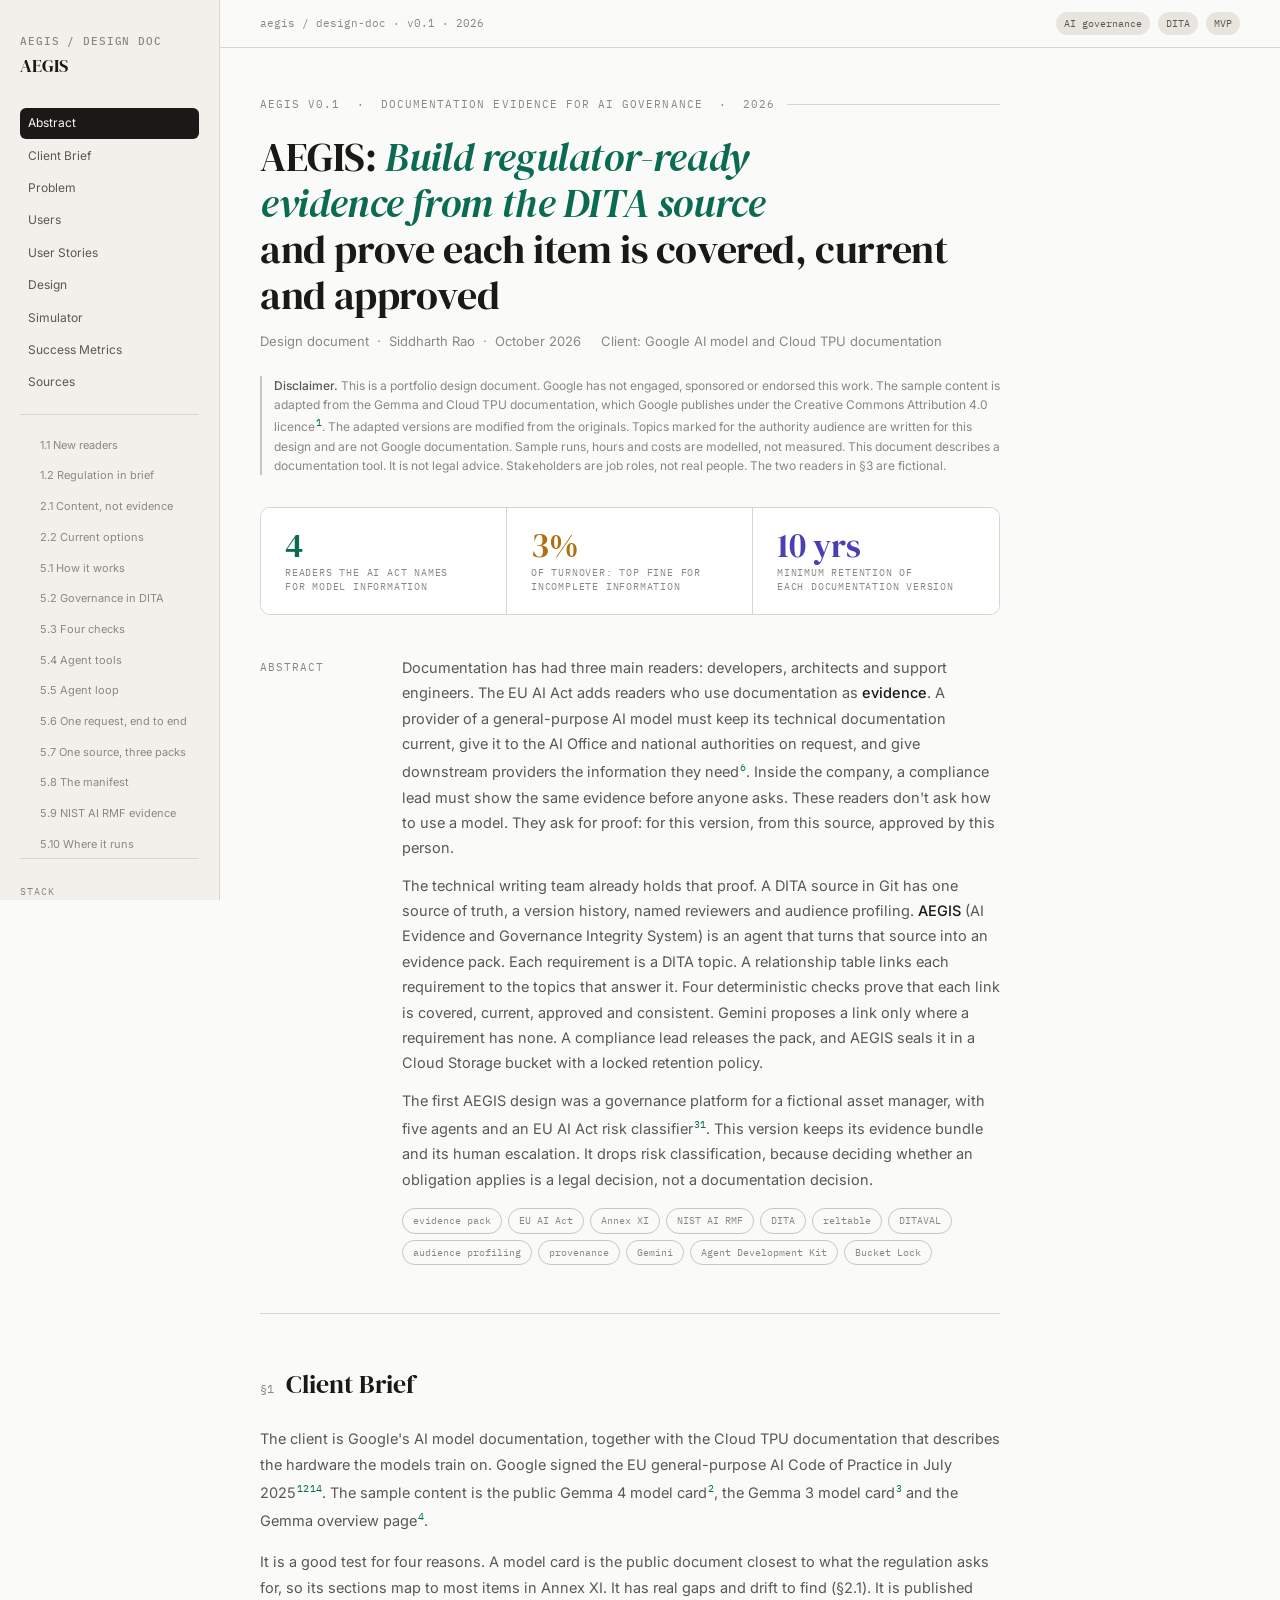
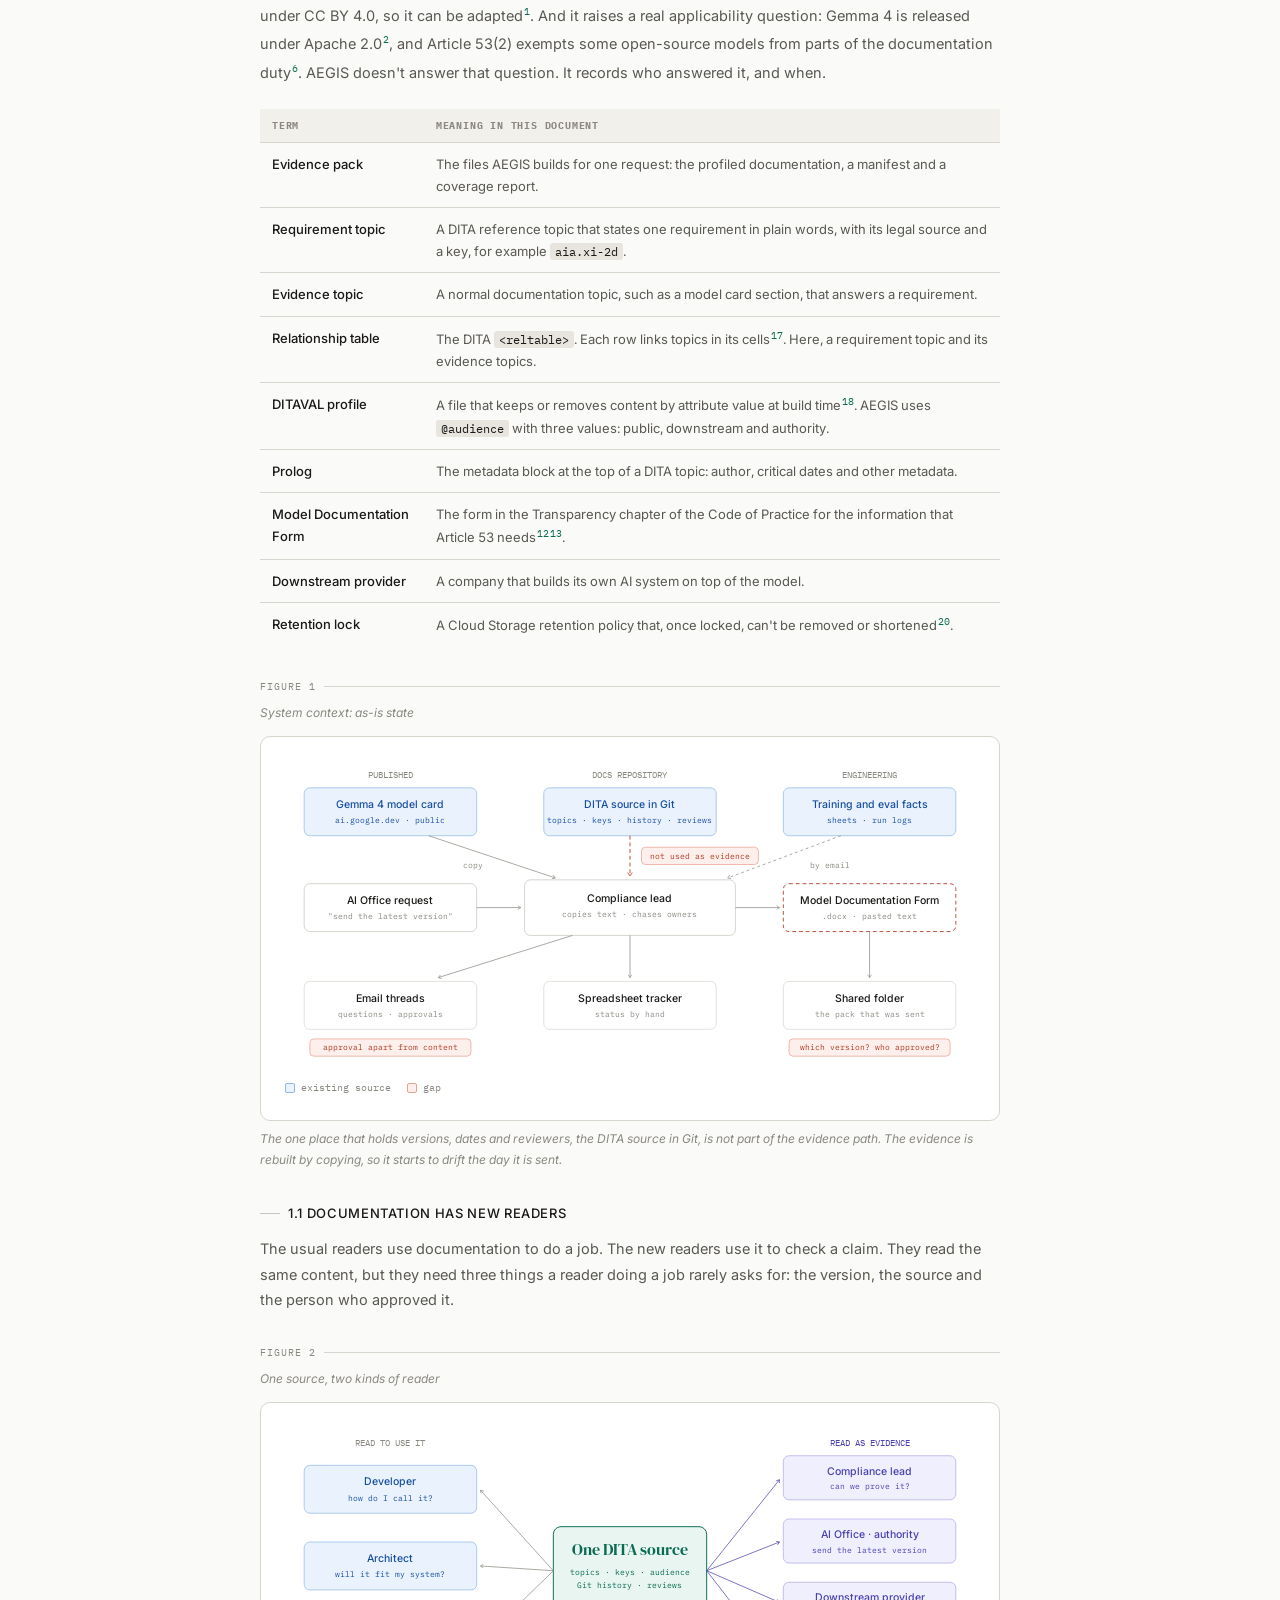
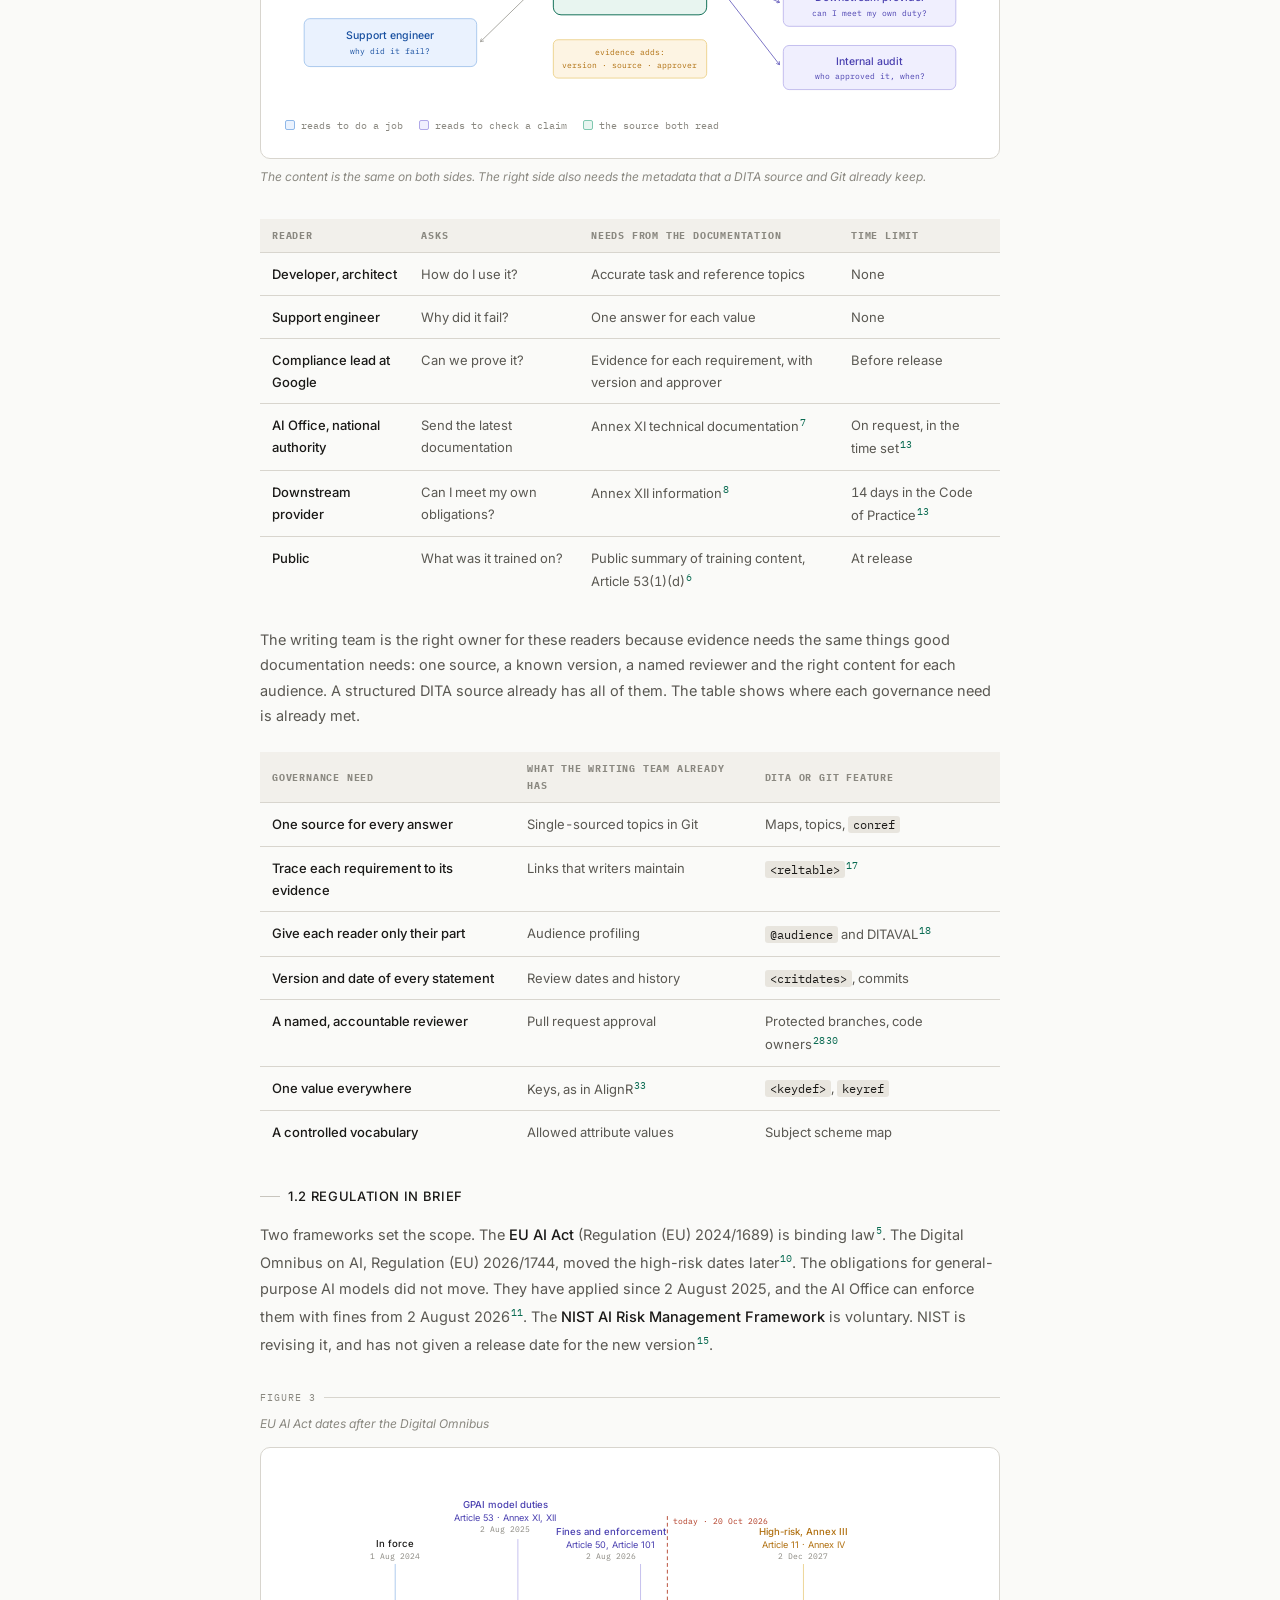
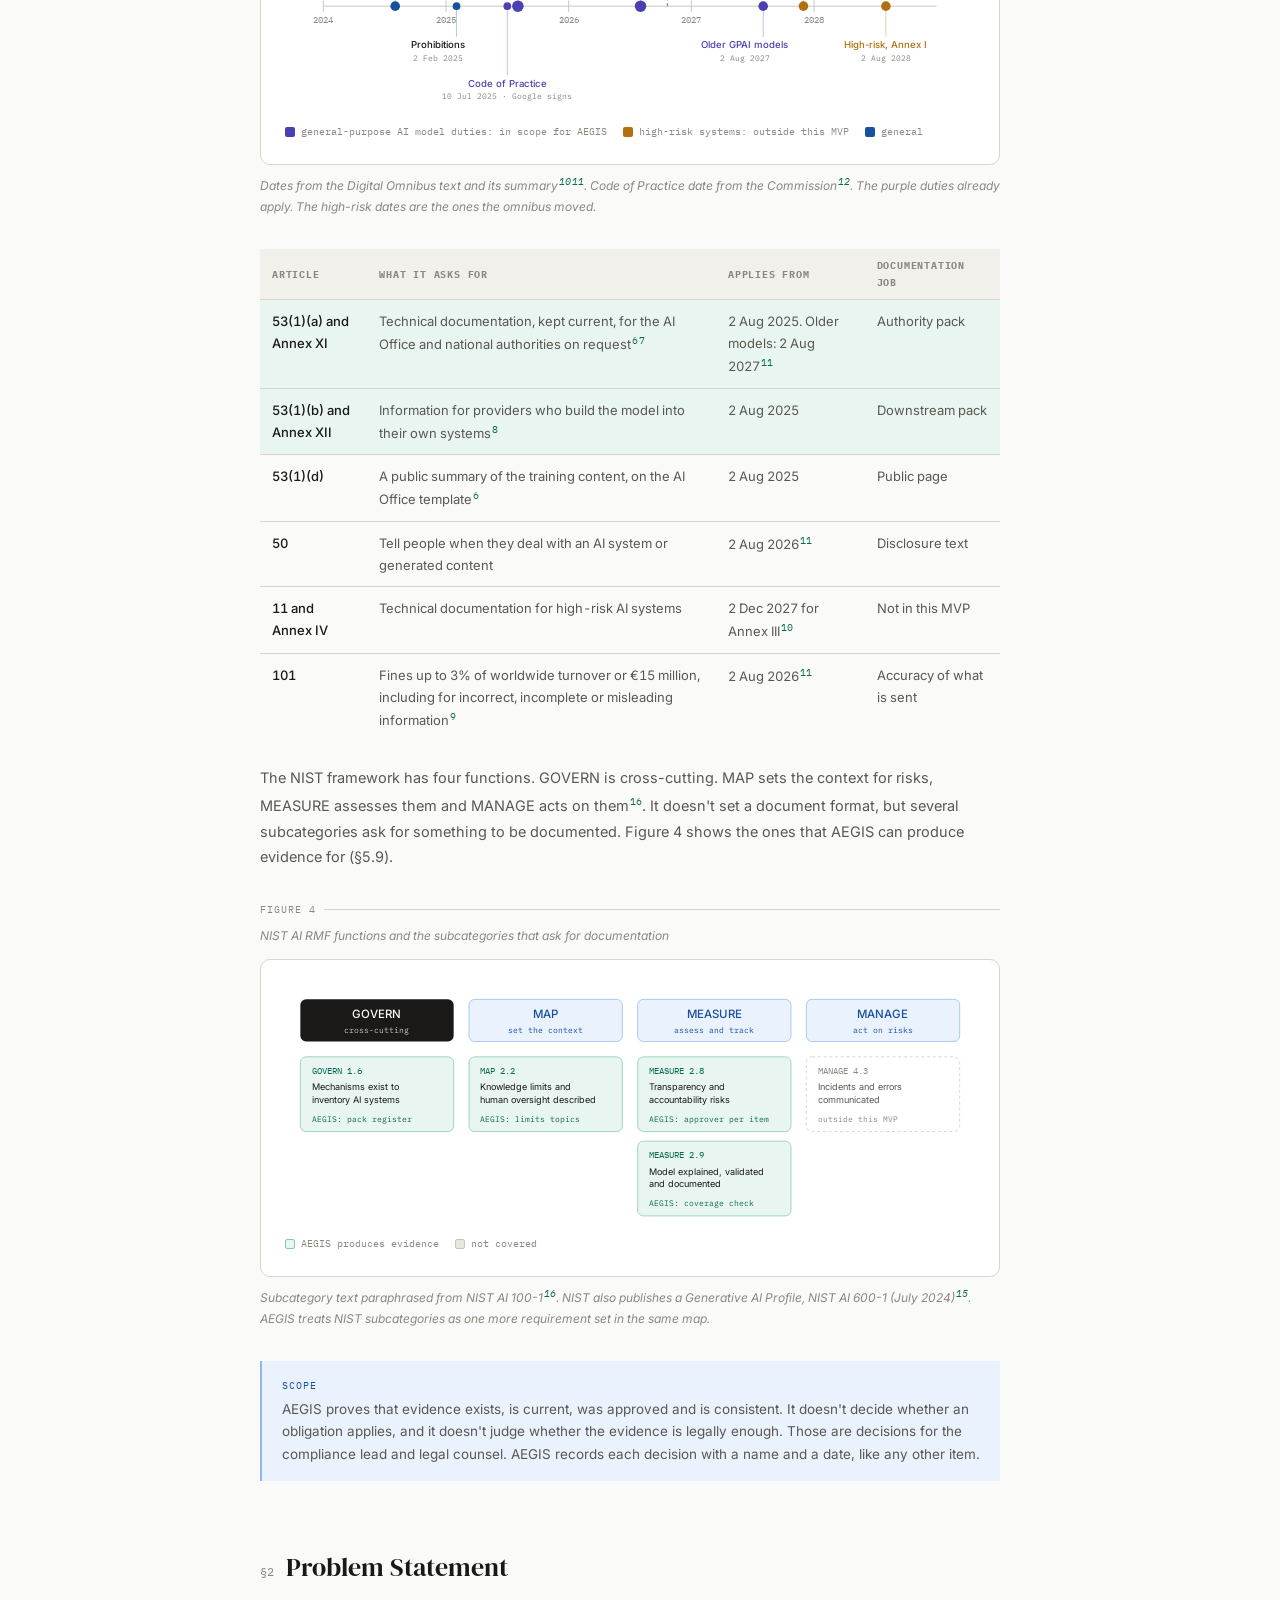
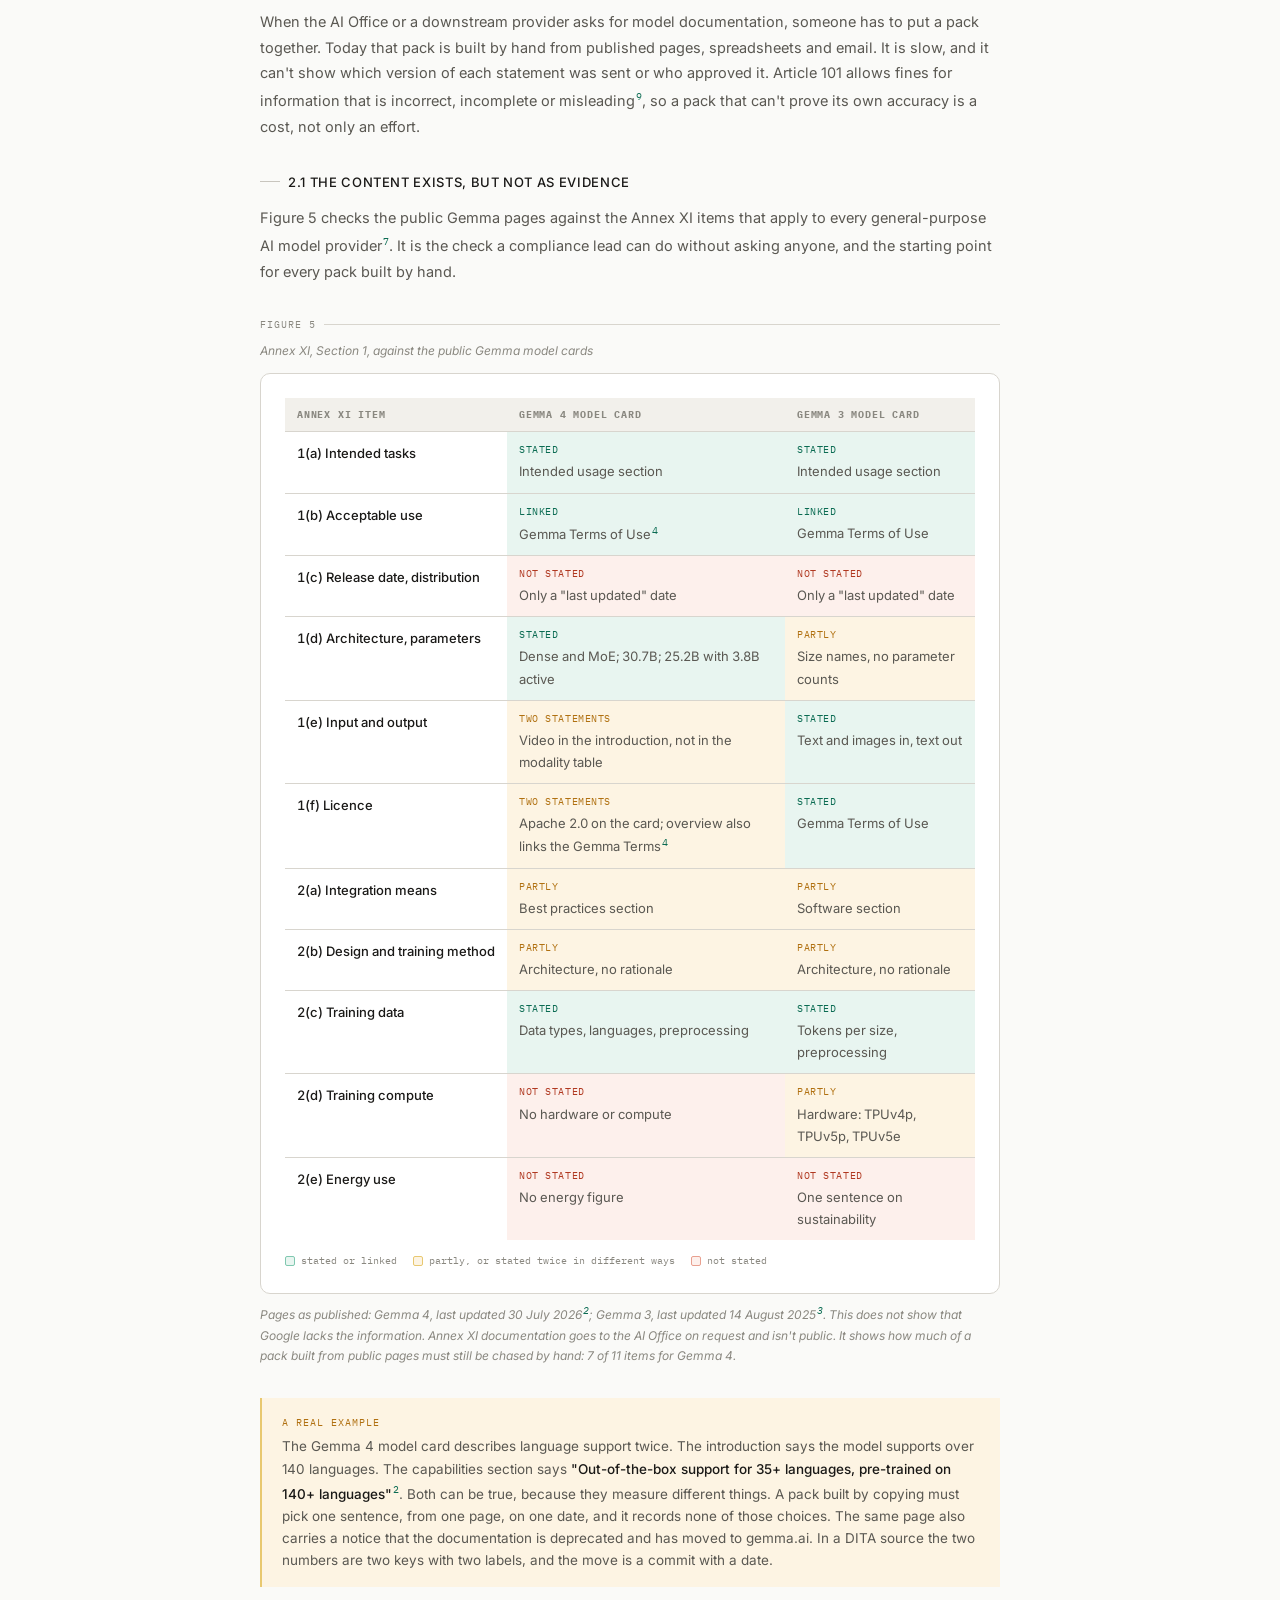
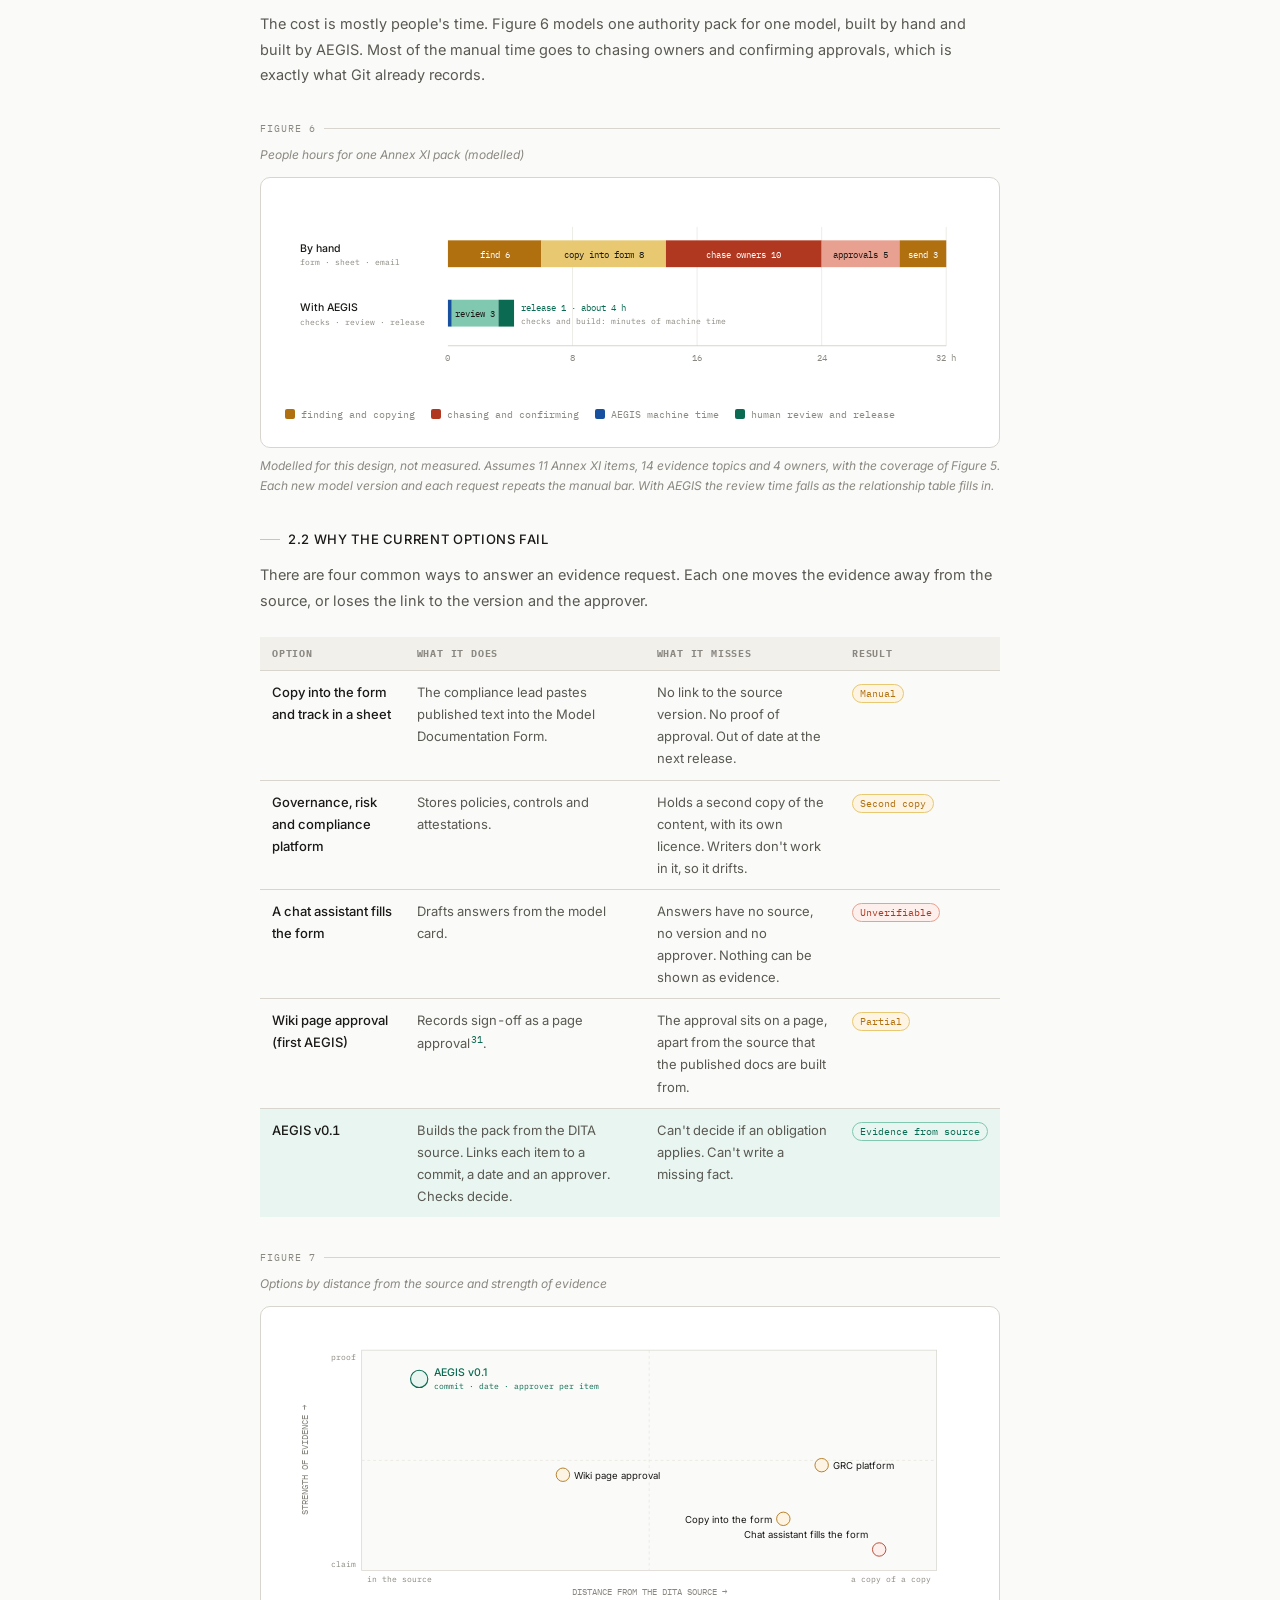
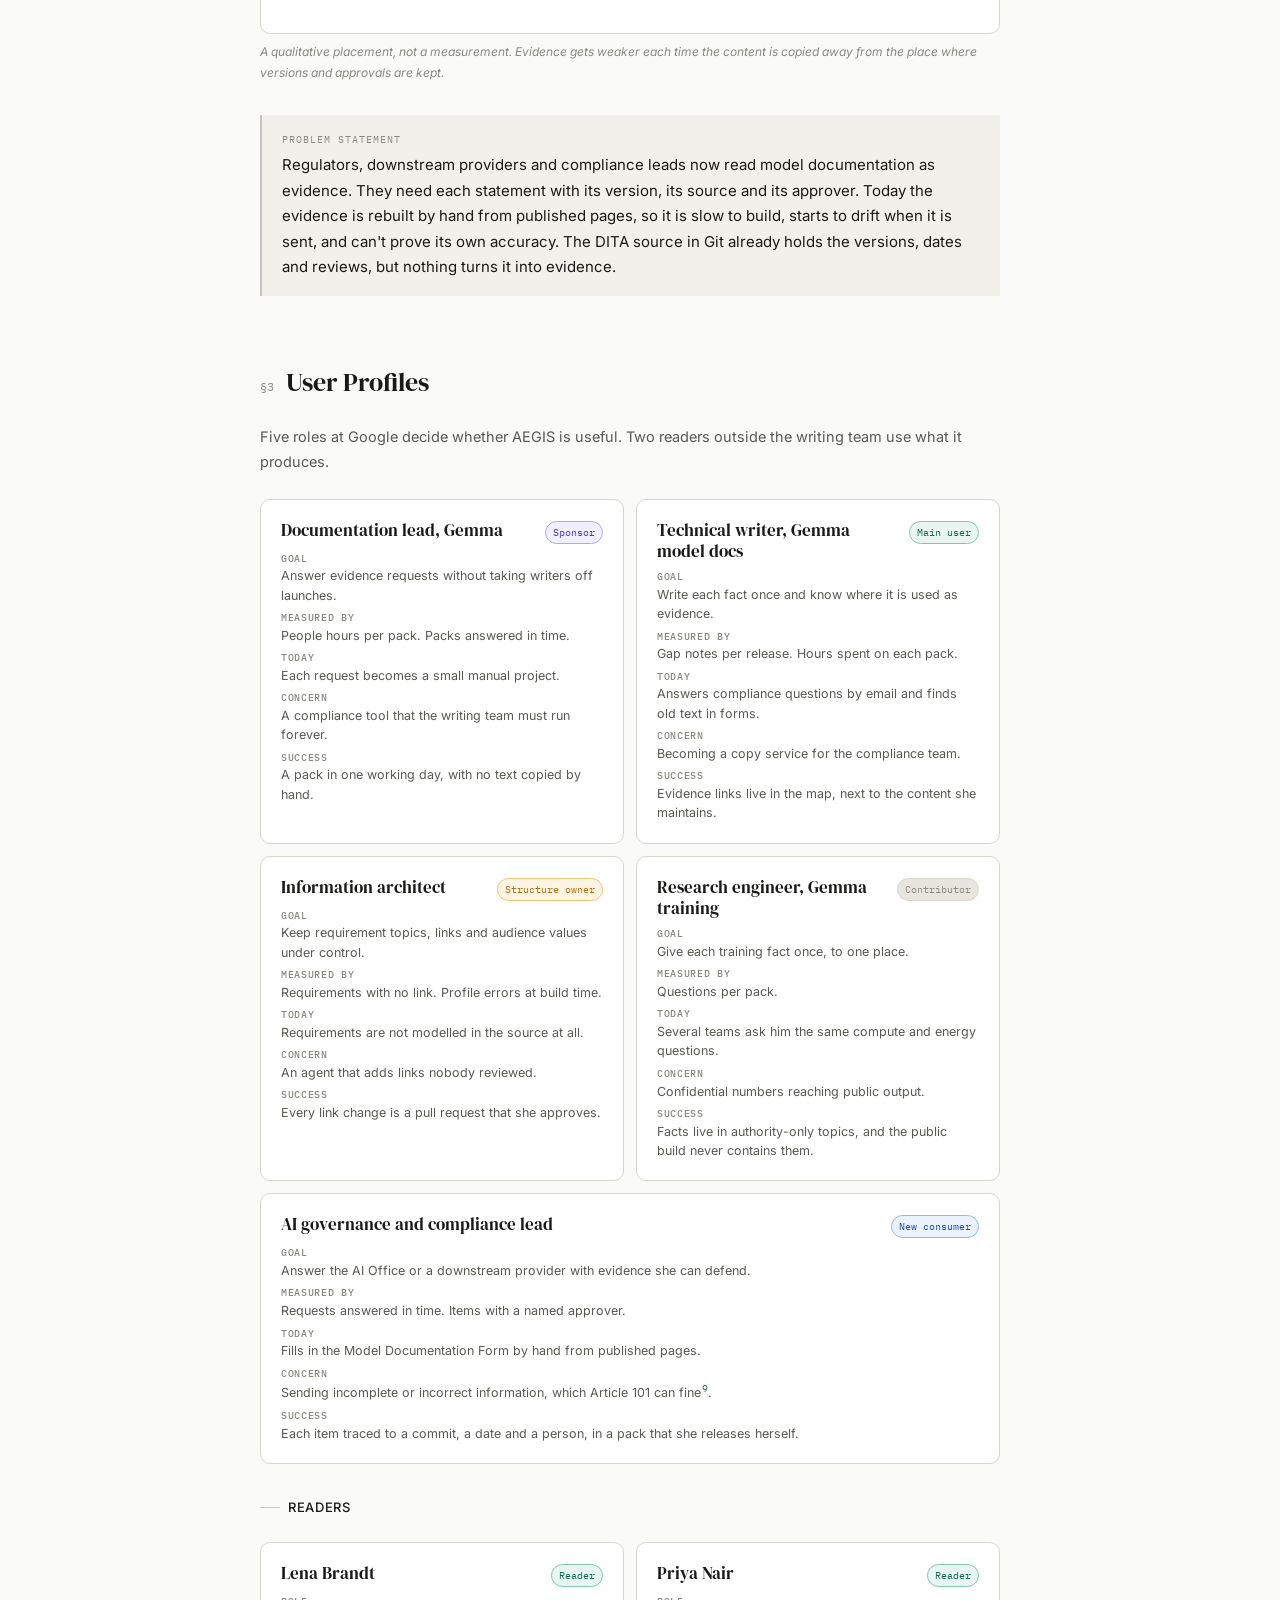
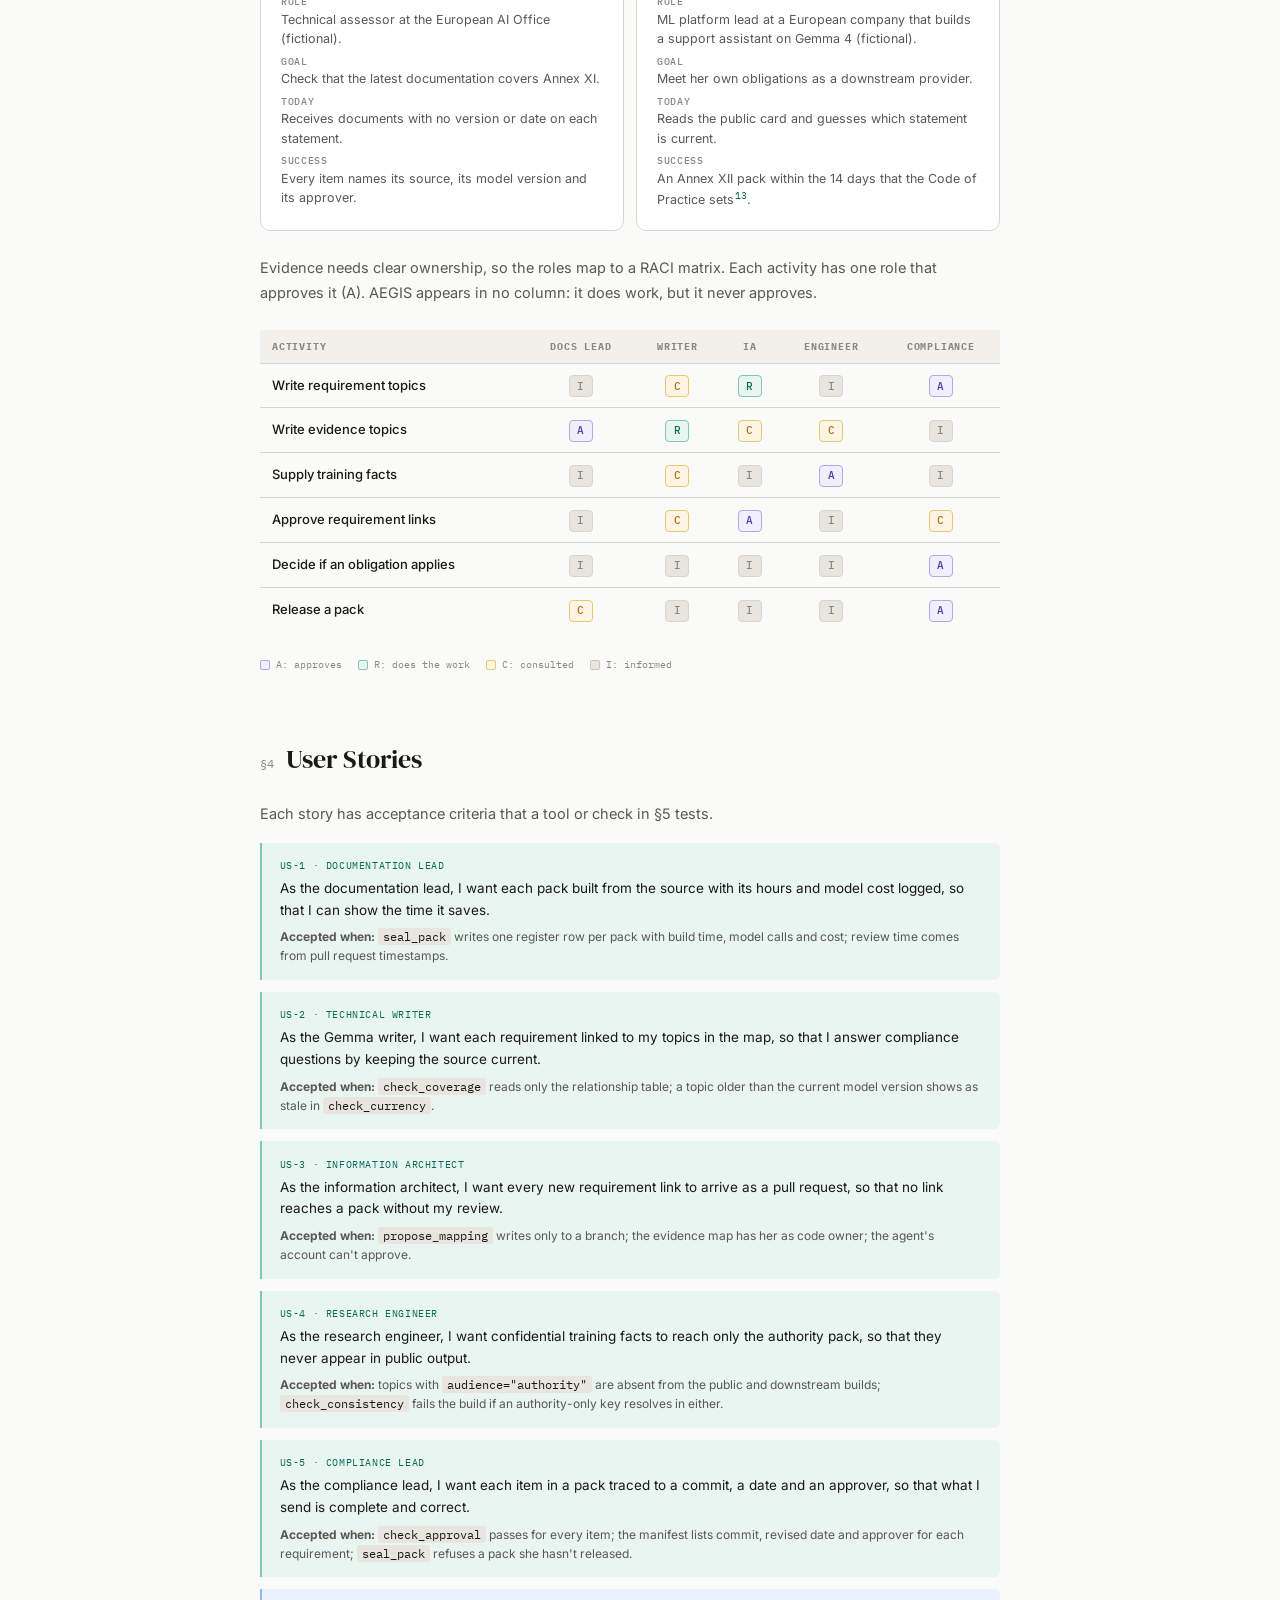
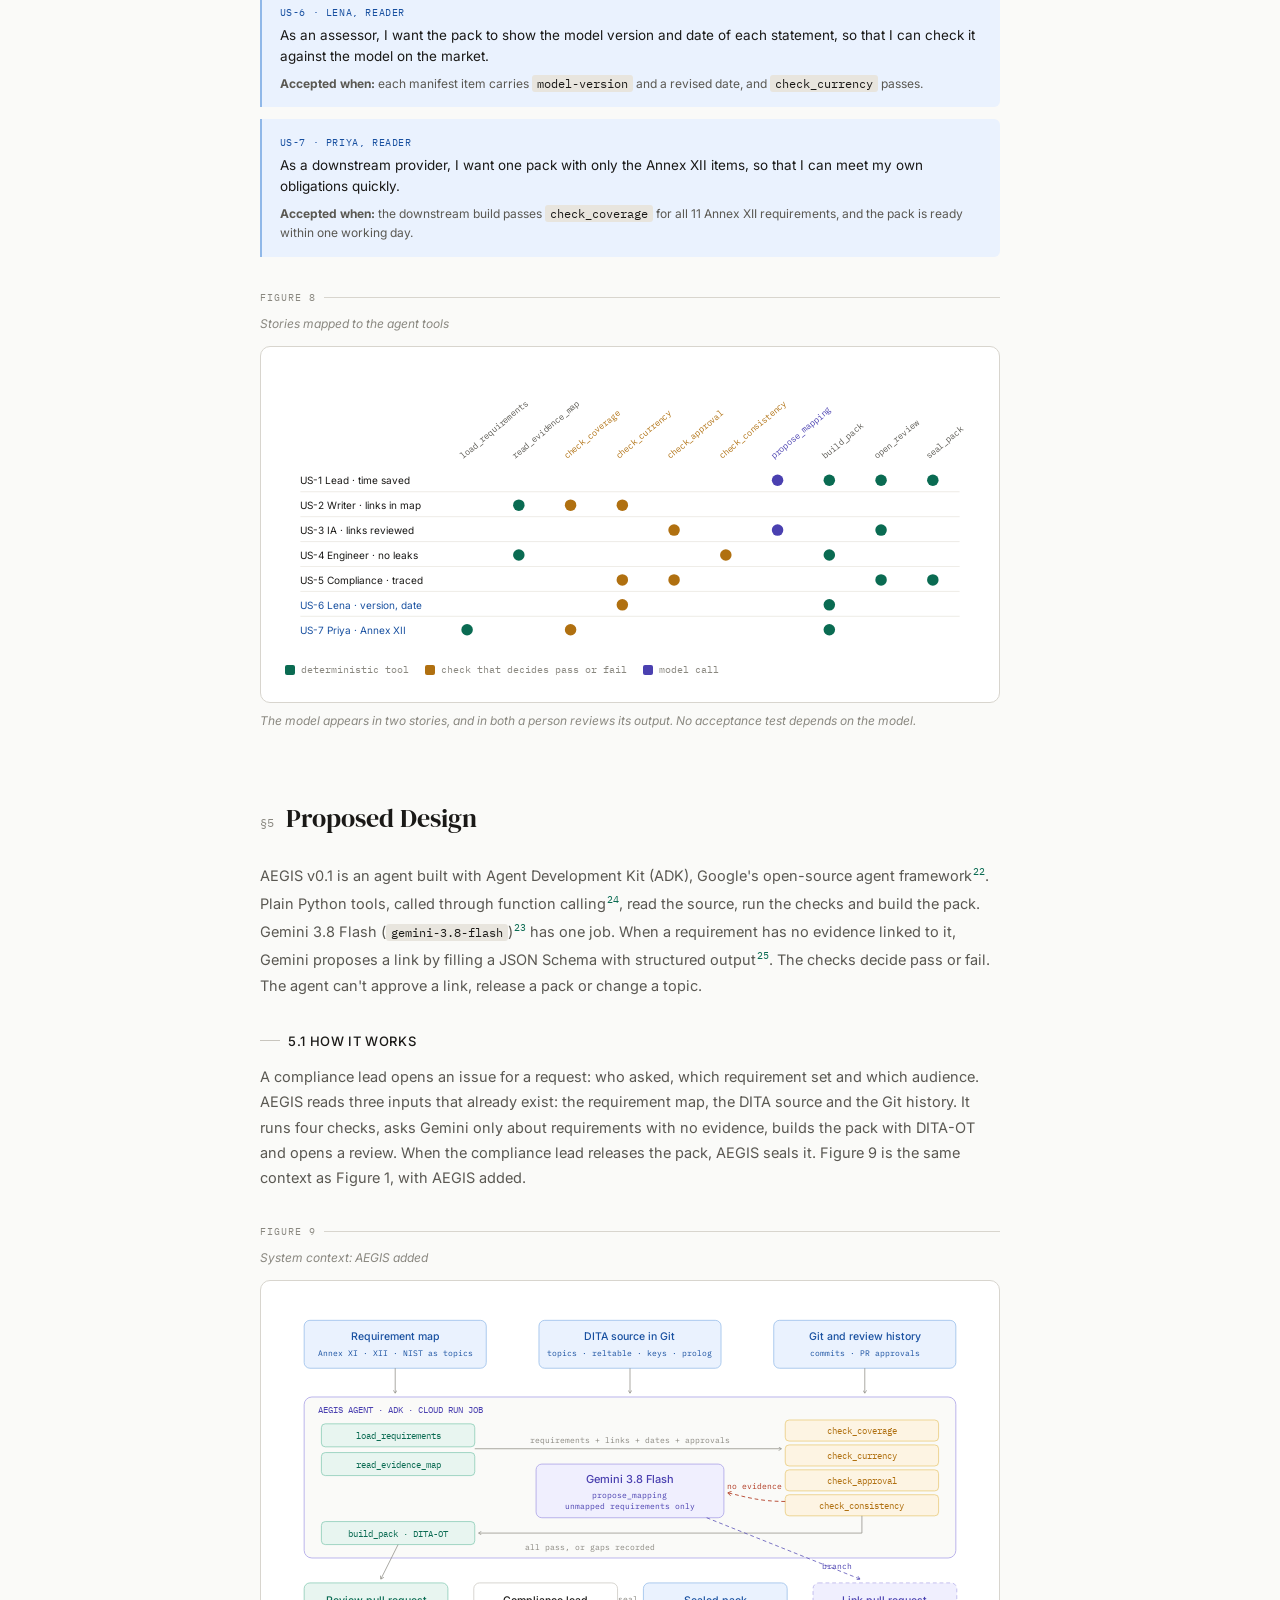
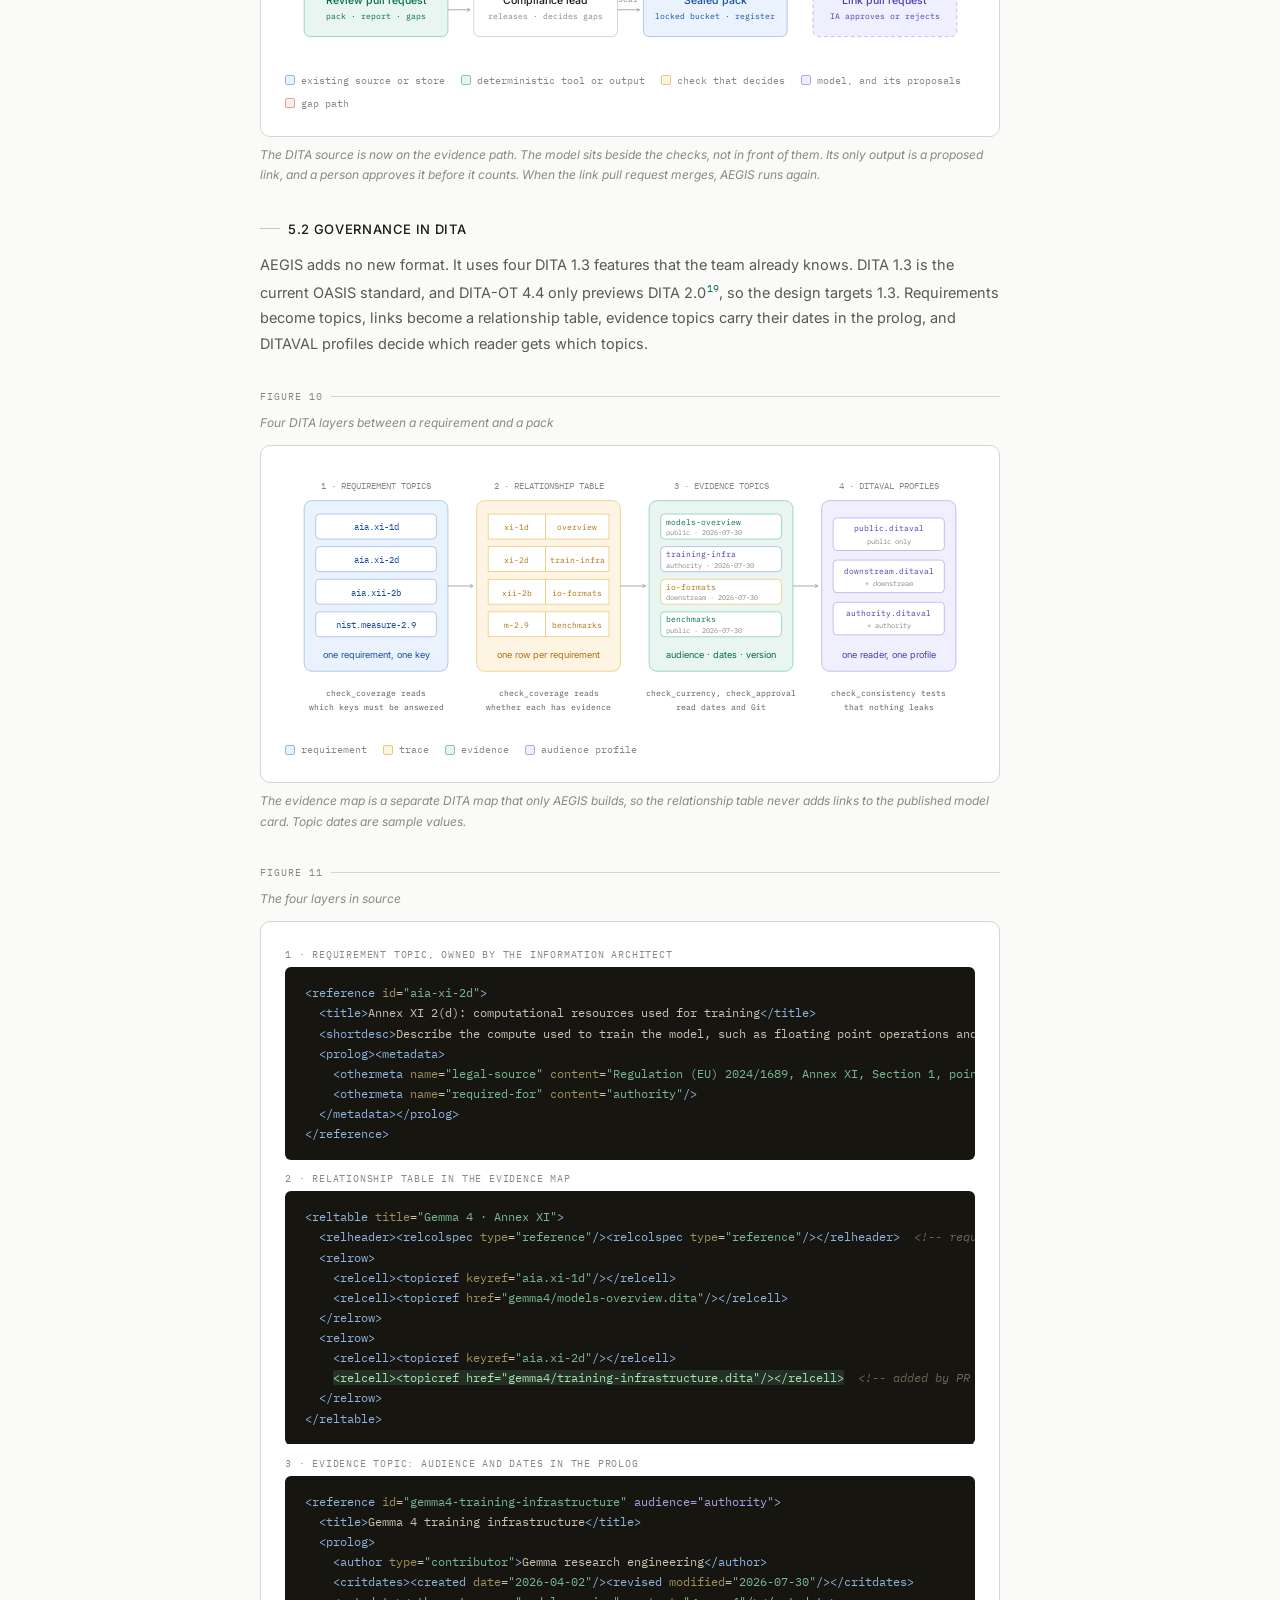
==== index.html @ 79920c6e "Add files via upload" ====
<!doctype html><html><head><meta charset=utf8><meta name=viewport content="width=device-width,initial-scale=1,viewport-fit=cover"><style>:root{color-scheme:light;box-sizing:border-box;padding-top:env(safe-area-inset-top,0px);padding-bottom:env(safe-area-inset-bottom,0px)}html{scroll-padding-top:env(safe-area-inset-top,0px)}body{margin:0;padding:0;font:14px -apple-system,BlinkMacSystemFont,sans-serif;background:#fff;color:#000}img{max-width:100%}[hidden]:not([hidden=until-found i]){display:none!important}</style></head><body>
<title>AEGIS</title>
<meta name="description" content="Design document: build regulator-ready AI governance evidence from the DITA source, and prove each item is covered, current and approved.">
<link rel="preconnect" href="https://fonts.googleapis.com"/>
<link rel="preconnect" href="https://fonts.gstatic.com" crossorigin/>
<link href="https://fonts.googleapis.com/css2?family=DM+Serif+Display:ital@0;1&family=IBM+Plex+Mono:wght@400;500&family=Inter:wght@400;500&display=swap" rel="stylesheet"/>
<style>
/* Layout: AlignR design-doc system, as in MANIFEST. Light theme only by design. Sticky sidebar, sticky breadcrumb bar, 820px reading column. */
:root {
  --bg:#fafaf8; --bg2:#f2f0eb; --bg3:#e8e5de; --card:#ffffff;
  --text:#1a1917; --text2:#5a5852; --text3:#8a8880;
  --border:#d8d5ce; --border2:#c8c5be;
  --amber:#b07010; --amber-bg:#fdf4e3; --amber-border:#e8c870;
  --teal:#0a6b52; --teal-bg:#e8f5f0; --teal-border:#80c8b0;
  --purple:#4a40b0; --purple-bg:#f0effe; --purple-border:#b0a8e8;
  --coral:#b03820; --coral-bg:#fdf0ec; --coral-border:#e8a090;
  --blue:#1850a0; --blue-bg:#eaf2fe; --blue-border:#90b8e8;
  --term:#16150f;
  --serif:'DM Serif Display',Georgia,serif;
  --mono:'IBM Plex Mono',ui-monospace,Menlo,monospace;
  --sans:'Inter',system-ui,-apple-system,'Segoe UI',sans-serif;
  --r:6px; --r-lg:10px;
  color-scheme:light;
}
* { box-sizing:border-box; margin:0; padding:0; }
body { font-family:var(--sans); background:var(--bg); color:var(--text); font-size:15px; line-height:1.7; }
body::before { content:""; position:fixed; inset:0 0 auto; height:env(safe-area-inset-top,0px); z-index:200; background:rgba(250,250,248,0.95); }
a { color:var(--teal); }
a:focus-visible, button:focus-visible { outline:2px solid var(--teal); outline-offset:2px; }
.page-wrap { display:grid; grid-template-columns:220px minmax(0,1fr); min-height:100vh; }

.sidebar { position:sticky; top:0; height:100vh; overflow-y:auto; background:var(--bg2); border-right:1px solid var(--border); padding:2rem 1.25rem; display:flex; flex-direction:column; }
.sidebar-logo { font-family:var(--mono); font-size:11px; font-weight:500; color:var(--text3); letter-spacing:0.08em; text-transform:uppercase; margin-bottom:0.25rem; }
.sidebar-project { font-family:var(--serif); font-size:18px; color:var(--text); margin-bottom:2rem; line-height:1.2; }
.sidebar-nav { list-style:none; display:flex; flex-direction:column; gap:2px; }
.sidebar-nav a { display:block; font-size:12px; color:var(--text2); text-decoration:none; padding:5px 8px; border-radius:var(--r); transition:background 0.15s,color 0.15s; }
.sidebar-nav a:hover { background:var(--bg3); color:var(--text); }
.sidebar-nav a.active { background:var(--text); color:var(--bg); }
.sidebar-nav .sub { padding-left:20px; font-size:11px; color:var(--text3); }
.sidebar-divider { height:1px; background:var(--border); margin:1rem 0; }
.stack-block { margin-top:auto; padding-top:1.5rem; border-top:1px solid var(--border); }
.stack-title { font-family:var(--mono); font-size:10px; text-transform:uppercase; letter-spacing:0.1em; color:var(--text3); margin-bottom:0.75rem; }
.stack-item { font-size:11px; color:var(--text2); padding:4px 0; border-bottom:1px solid var(--border); line-height:1.3; }
.stack-item strong { display:block; color:var(--text); font-weight:500; font-size:11px; }

.main { min-width:0; }
.topbar { display:flex; align-items:center; justify-content:space-between; gap:12px; padding:0.75rem 2.5rem; border-bottom:1px solid var(--border); position:sticky; top:env(safe-area-inset-top,0px); background:rgba(250,250,248,0.95); backdrop-filter:blur(8px); z-index:100; }
.topbar-breadcrumb { font-family:var(--mono); font-size:11px; color:var(--text3); white-space:nowrap; overflow:hidden; text-overflow:ellipsis; }
.topbar-right { display:flex; align-items:center; gap:8px; flex-wrap:wrap; justify-content:flex-end; }
.topbar-tag { font-family:var(--mono); font-size:10px; padding:3px 8px; background:var(--bg3); border-radius:99px; color:var(--text2); white-space:nowrap; }
.content { padding:3rem 2.5rem 5rem; max-width:820px; }

.doc-header { margin-bottom:3rem; padding-bottom:3rem; border-bottom:1px solid var(--border); }
.doc-eyebrow { display:flex; align-items:center; gap:12px; font-family:var(--mono); font-size:10.5px; color:var(--text3); text-transform:uppercase; letter-spacing:0.1em; margin-bottom:1.25rem; }
.doc-eyebrow::after { content:''; flex:1; height:1px; background:var(--border); }
.doc-title { font-family:var(--serif); font-size:clamp(26px,4vw,40px); font-weight:400; line-height:1.15; letter-spacing:-0.01em; color:var(--text); margin-bottom:0.75rem; text-wrap:balance; }
.doc-title em { font-style:italic; color:var(--teal); }
.doc-byline { font-size:13px; color:var(--text3); display:flex; gap:6px 20px; flex-wrap:wrap; margin-bottom:1.5rem; }
.disclaimer { font-size:12px; color:var(--text3); line-height:1.6; border-left:2px solid var(--border2); padding-left:12px; margin-bottom:2rem; }
.disclaimer strong { color:var(--text2); font-weight:500; }

.stat-grid { display:grid; grid-template-columns:repeat(3,minmax(0,1fr)); border:1px solid var(--border); border-radius:var(--r-lg); overflow:hidden; margin:0 0 2.5rem; }
.stat-cell { padding:1.25rem 1.5rem; border-right:1px solid var(--border); background:var(--card); }
.stat-cell:last-child { border-right:none; }
.stat-value { font-family:var(--serif); font-size:34px; line-height:1; margin-bottom:4px; }
.stat-value.amber{color:var(--amber)} .stat-value.teal{color:var(--teal)} .stat-value.purple{color:var(--purple)}
.stat-label { font-family:var(--mono); font-size:10px; color:var(--text3); text-transform:uppercase; letter-spacing:0.08em; line-height:1.4; }

.abstract-grid { display:grid; grid-template-columns:110px minmax(0,1fr); gap:2rem; }
.abstract-label { font-family:var(--mono); font-size:10.5px; text-transform:uppercase; letter-spacing:0.1em; color:var(--text3); padding-top:4px; }
.abstract-body { font-size:14.5px; line-height:1.75; color:var(--text2); }
.abstract-body p + p { margin-top:0.75rem; }
.abstract-body strong { color:var(--text); font-weight:500; }
.kw-row { display:flex; flex-wrap:wrap; gap:6px; margin-top:1rem; }
.kw { font-family:var(--mono); font-size:10px; padding:3px 10px; border:1px solid var(--border2); border-radius:99px; color:var(--text3); }

.section { margin-bottom:4rem; scroll-margin-top:80px; }
.section-heading { font-family:var(--serif); font-size:26px; font-weight:400; color:var(--text); margin-bottom:1.25rem; display:flex; align-items:baseline; gap:12px; }
.section-num { font-family:var(--mono); font-size:12px; color:var(--text3); }
.subsection-heading { font-size:13px; font-weight:500; color:var(--text); margin:2rem 0 0.75rem; text-transform:uppercase; letter-spacing:0.05em; display:flex; align-items:center; gap:8px; scroll-margin-top:80px; }
.subsection-heading::before { content:''; display:block; width:20px; height:1px; background:var(--border2); }
.body-text { font-size:14.5px; line-height:1.75; color:var(--text2); margin-bottom:1rem; }
.body-text strong { color:var(--text); font-weight:500; }
code { font-family:var(--mono); font-size:12px; background:var(--bg3); padding:1px 5px; border-radius:3px; color:var(--text); word-break:break-word; }
sup.ref a { font-family:var(--mono); font-size:9.5px; text-decoration:none; padding-left:1px; }

.callout { border-left:2px solid var(--border2); padding:1rem 1.25rem; margin:1.5rem 0; background:var(--bg2); }
.callout.amber{border-color:var(--amber-border);background:var(--amber-bg)} .callout.teal{border-color:var(--teal-border);background:var(--teal-bg)}
.callout.blue{border-color:var(--blue-border);background:var(--blue-bg)}
.callout-label { font-family:var(--mono); font-size:10px; text-transform:uppercase; letter-spacing:0.1em; color:var(--text3); margin-bottom:4px; }
.callout.amber .callout-label{color:var(--amber)} .callout.teal .callout-label{color:var(--teal)} .callout.blue .callout-label{color:var(--blue)}
.callout-body { font-size:13.5px; line-height:1.65; color:var(--text2); }
.callout-body strong { color:var(--text); font-weight:500; }
.callout.statement .callout-body { font-size:15px; line-height:1.7; color:var(--text); }

.figure { margin:2rem 0; }
.figure-label { font-family:var(--mono); font-size:10px; text-transform:uppercase; letter-spacing:0.1em; color:var(--text3); margin-bottom:0.5rem; display:flex; align-items:center; gap:8px; }
.figure-label::after { content:''; flex:1; height:1px; background:var(--border); }
.figure-sublabel { font-size:12px; color:var(--text3); font-style:italic; margin-bottom:0.75rem; }
.figure-body { border:1px solid var(--border); border-radius:var(--r-lg); background:var(--card); padding:1.5rem; overflow-x:auto; }
.figure-body svg { display:block; width:100%; min-width:620px; height:auto; }
.figure-note { font-size:12px; color:var(--text3); margin-top:0.5rem; font-style:italic; }

.table-wrap { overflow-x:auto; margin:1.5rem 0; }
.comp-table { width:100%; border-collapse:collapse; font-size:13px; }
.comp-table th { font-family:var(--mono); font-size:10px; text-transform:uppercase; letter-spacing:0.08em; color:var(--text3); padding:8px 12px; border-bottom:1px solid var(--border); text-align:left; background:var(--bg2); }
.comp-table td { padding:10px 12px; border-bottom:1px solid var(--border); color:var(--text2); vertical-align:top; font-variant-numeric:tabular-nums; }
.comp-table td:first-child { font-weight:500; color:var(--text); }
.comp-table tr:last-child td { border-bottom:none; }
.comp-table .highlight td { background:var(--teal-bg); }
.figure-body .comp-table { margin:0; }
.badge { font-family:var(--mono); font-size:10px; padding:2px 7px; border-radius:99px; white-space:nowrap; }
.badge.amber{background:var(--amber-bg);color:var(--amber);border:1px solid var(--amber-border)}
.badge.teal{background:var(--teal-bg);color:var(--teal);border:1px solid var(--teal-border)}
.badge.gray{background:var(--bg3);color:var(--text3);border:1px solid var(--border)}
.badge.red{background:var(--coral-bg);color:var(--coral);border:1px solid var(--coral-border)}
.badge.purple{background:var(--purple-bg);color:var(--purple);border:1px solid var(--purple-border)}

.card-grid { display:grid; grid-template-columns:repeat(2,minmax(0,1fr)); gap:12px; margin:1.5rem 0; }
.p-card { border:1px solid var(--border); border-radius:var(--r-lg); background:var(--card); padding:1.25rem; display:flex; flex-direction:column; gap:6px; }
.p-card.wide { grid-column:1 / -1; }
.p-card-head { display:flex; justify-content:space-between; align-items:baseline; gap:10px; margin-bottom:2px; }
.p-card-name { font-family:var(--serif); font-size:17px; color:var(--text); line-height:1.25; }
.p-card-field { font-size:12.5px; line-height:1.55; color:var(--text2); }
.p-card-field strong { display:block; font-family:var(--mono); font-size:9.5px; text-transform:uppercase; letter-spacing:0.07em; color:var(--text3); font-weight:500; }

.us-card { border-left:2px solid var(--teal-border); background:var(--teal-bg); border-radius:0 var(--r) var(--r) 0; padding:0.9rem 1.1rem; margin-bottom:0.75rem; }
.us-card.reader { border-left-color:var(--blue-border); background:var(--blue-bg); }
.us-id { font-family:var(--mono); font-size:10px; color:var(--teal); text-transform:uppercase; letter-spacing:0.06em; margin-bottom:4px; }
.us-card.reader .us-id { color:var(--blue); }
.us-story { font-size:13.5px; color:var(--text); line-height:1.6; margin-bottom:6px; }
.us-ac { font-size:12px; color:var(--text2); line-height:1.6; }

.tool-list { display:flex; flex-direction:column; gap:10px; margin:1.5rem 0; }
.tool { display:grid; grid-template-columns:40px minmax(0,1fr); gap:14px; border:1px solid var(--border); border-radius:var(--r-lg); background:var(--card); padding:1rem 1.25rem; }
.tool-badge { width:40px; height:40px; border-radius:var(--r); display:grid; place-items:center; background:var(--teal-bg); color:var(--teal); border:1px solid var(--teal-border); }
.tool-badge.agent { background:var(--purple-bg); color:var(--purple); border-color:var(--purple-border); }
.tool-badge.check { background:var(--amber-bg); color:var(--amber); border-color:var(--amber-border); }
.tool-badge svg { width:19px; height:19px; stroke:currentColor; fill:none; stroke-width:1.7; stroke-linecap:round; stroke-linejoin:round; }
.tool h4 { font-size:13.5px; font-weight:500; color:var(--text); margin-bottom:3px; display:flex; flex-wrap:wrap; align-items:center; gap:8px; }
.tool h4 code { font-size:11.5px; }
.tool p { font-size:13px; line-height:1.6; color:var(--text2); }
.tool .meta { font-family:var(--mono); font-size:10.5px; color:var(--text3); margin-top:5px; }

/* Score breakdown */
.score { border:1px solid var(--border); border-radius:var(--r-lg); background:var(--card); overflow:hidden; }
.score-row { display:grid; grid-template-columns:minmax(0,170px) 46px minmax(0,1fr) 66px; gap:12px; align-items:center; padding:9px 1.25rem; border-bottom:1px solid var(--border); font-size:12.5px; }
.score-row:last-child { border-bottom:none; }
.score-row .nm { font-weight:500; color:var(--text); }
.score-row .wt { font-family:var(--mono); font-size:10.5px; color:var(--text3); text-align:right; }
.score-row .how { color:var(--text2); font-size:12px; line-height:1.5; }
.score-row .pts { font-family:var(--mono); font-size:11px; color:var(--text); text-align:right; font-variant-numeric:tabular-nums; }
.score-row.head { background:var(--bg2); font-family:var(--mono); font-size:10px; text-transform:uppercase; letter-spacing:0.08em; color:var(--text3); }
.score-row.head > span { font-weight:400; color:var(--text3); }
.band-row { display:grid; grid-template-columns:repeat(3,minmax(0,1fr)); }
.band { padding:0.8rem 1.25rem; border-right:1px solid var(--border); font-size:12px; color:var(--text2); line-height:1.5; }
.band:last-child { border-right:none; }
.band b { display:block; font-family:var(--mono); font-size:10.5px; font-weight:500; margin-bottom:2px; }
.band.teal { background:var(--teal-bg); } .band.teal b { color:var(--teal); }
.band.amber { background:var(--amber-bg); } .band.amber b { color:var(--amber); }
.band.coral { background:var(--coral-bg); } .band.coral b { color:var(--coral); }

/* Simulator */
.sim-wrap { border:1px solid var(--border); border-radius:var(--r-lg); background:var(--card); overflow:hidden; margin:2rem 0; }
.sim-header { display:flex; align-items:center; justify-content:space-between; gap:10px; padding:0.875rem 1.25rem; background:var(--bg2); border-bottom:1px solid var(--border); }
.sim-title { font-family:var(--mono); font-size:11px; color:var(--text2); letter-spacing:0.05em; }
.sim-status { font-family:var(--mono); font-size:10px; color:var(--text3); }
.sim-status.running{color:var(--amber)} .sim-status.done{color:var(--teal)} .sim-status.review{color:var(--coral)}
.sim-body { display:grid; grid-template-columns:250px minmax(0,1fr); }
.sim-controls { border-right:1px solid var(--border); padding:1rem; }
.sim-controls-label { font-family:var(--mono); font-size:10px; text-transform:uppercase; letter-spacing:0.1em; color:var(--text3); margin-bottom:0.5rem; }
.scenario-btn { display:block; width:100%; text-align:left; padding:8px 10px; border:none; background:none; cursor:pointer; border-radius:var(--r); font-size:12px; color:var(--text2); margin-bottom:2px; font-family:var(--sans); }
.scenario-btn:hover { background:var(--bg2); }
.scenario-btn.active { background:var(--text); color:var(--bg); }
.scenario-desc { font-size:12px; line-height:1.6; color:var(--text3); padding:0.75rem 0; border-top:1px solid var(--border); margin-top:0.75rem; }
.scenario-desc strong { color:var(--text2); font-weight:500; }
.run-btn { width:100%; margin-top:0.75rem; padding:8px; background:var(--text); color:var(--bg); border:none; border-radius:var(--r); font-family:var(--mono); font-size:11px; cursor:pointer; letter-spacing:0.05em; }
.run-btn:hover { opacity:0.85; } .run-btn:disabled { opacity:0.4; cursor:not-allowed; }
.sim-stages { padding:1rem; min-width:0; }
.stage-row { display:grid; grid-template-columns:minmax(0,190px) minmax(0,1fr) 70px; align-items:center; gap:12px; padding:8px 0; border-bottom:1px solid var(--border); font-size:12px; }
.stage-row:last-child { border-bottom:none; }
.stage-name { display:flex; align-items:center; gap:8px; min-width:0; }
.stage-dot { width:7px; height:7px; border-radius:50%; background:var(--bg3); flex-shrink:0; transition:background 0.3s; }
.stage-dot.running { background:var(--amber); animation:pulse 1s infinite; }
.stage-dot.done { background:var(--teal); } .stage-dot.skip { background:var(--border2); } .stage-dot.review { background:var(--coral); } .stage-dot.model { background:var(--purple); }
.stage-name-text { font-weight:500; color:var(--text); font-size:12px; font-family:var(--mono); }
.stage-sub { font-size:10.5px; color:var(--text3); }
.stage-bar-wrap { background:var(--bg2); border-radius:99px; height:4px; overflow:hidden; }
.stage-bar { height:4px; border-radius:99px; background:var(--teal); width:0; transition:width 0.6s ease; }
.stage-bar.review { background:var(--coral); } .stage-bar.skip { background:var(--border2); } .stage-bar.model { background:var(--purple); }
.stage-timing { font-family:var(--mono); font-size:10px; color:var(--text3); text-align:right; }
.stage-timing.done { color:var(--teal); }
.sim-output { margin:0; padding:1rem; background:var(--term); border-top:1px solid var(--border); font-family:var(--mono); font-size:11.5px; line-height:1.7; color:#8a8870; min-height:160px; max-height:280px; overflow-y:auto; white-space:pre-wrap; }
.sim-output .out-line { display:block; }
.out-comment{color:#6a6a52} .out-key{color:#a09060} .out-val{color:#78b890} .out-warn{color:#c08840} .out-head{color:#d0c090} .out-fail{color:#e08a70} .out-model{color:#a8a0e8}
.sim-note { font-family:var(--mono); font-size:10px; color:var(--text3); padding:0.6rem 1.25rem; border-top:1px solid var(--border); background:var(--bg2); }
@keyframes pulse { 0%,100%{opacity:1} 50%{opacity:0.4} }

/* Report mock */
.report { border:1px solid var(--border); border-radius:var(--r-lg); overflow:hidden; background:var(--card); }
.report-head { display:flex; justify-content:space-between; align-items:center; gap:10px; flex-wrap:wrap; padding:0.75rem 1.25rem; background:var(--bg2); border-bottom:1px solid var(--border); font-family:var(--mono); font-size:11px; color:var(--text2); }
.report-sum { display:grid; grid-template-columns:repeat(4,minmax(0,1fr)); border-bottom:1px solid var(--border); }
.report-sum div { padding:0.9rem 1.25rem; border-right:1px solid var(--border); }
.report-sum div:last-child { border-right:none; }
.report-sum b { display:block; font-family:var(--serif); font-weight:400; font-size:26px; line-height:1.1; }
.report-sum div { display:flex; flex-direction:column; gap:4px; }
.report-sum span { font-family:var(--mono); font-size:10px; text-transform:uppercase; letter-spacing:0.08em; color:var(--text3); line-height:1.2; }
.report-section { padding:0.9rem 1.25rem; border-bottom:1px solid var(--border); }
.report-section:last-child { border-bottom:none; }
.report-section h5 { font-family:var(--mono); font-size:10px; font-weight:500; text-transform:uppercase; letter-spacing:0.08em; color:var(--text3); margin-bottom:6px; }
.report-section p, .report-section li { font-size:12.5px; color:var(--text2); line-height:1.6; }
.report-section ul { list-style:none; display:flex; flex-direction:column; gap:4px; }
.report-section li code { font-size:11px; }

.sources { list-style:none; counter-reset:src; display:flex; flex-direction:column; gap:6px; }
.sources li { display:grid; grid-template-columns:30px minmax(0,1fr); font-size:12.5px; color:var(--text2); line-height:1.5; scroll-margin-top:80px; }
.sources li::before { counter-increment:src; content:"[" counter(src) "]"; font-family:var(--mono); font-size:11px; color:var(--text3); }
.sources a { word-break:break-word; }

.doc-footer { padding:2rem 2.5rem; border-top:1px solid var(--border); font-family:var(--mono); font-size:11px; color:var(--text3); display:flex; justify-content:space-between; gap:12px; flex-wrap:wrap; }

@media (max-width:900px) {
  .page-wrap { grid-template-columns:minmax(0,1fr); }
  .sidebar { display:none; }
  .topbar { padding-left:max(16px,env(safe-area-inset-left,0px)); padding-right:max(16px,env(safe-area-inset-right,0px)); }
  .topbar-right { display:none; }
  .content { padding-block:2rem 4rem; padding-left:max(16px,env(safe-area-inset-left,0px)); padding-right:max(16px,env(safe-area-inset-right,0px)); }
  .doc-footer { padding-left:max(16px,env(safe-area-inset-left,0px)); padding-right:max(16px,env(safe-area-inset-right,0px)); }
  .stat-grid { grid-template-columns:minmax(0,1fr); }
  .stat-cell { border-right:none; border-bottom:1px solid var(--border); }
  .stat-cell:last-child { border-bottom:none; }
  .abstract-grid { grid-template-columns:minmax(0,1fr); gap:0.5rem; }
  .card-grid { grid-template-columns:minmax(0,1fr); }
  .sim-body { grid-template-columns:minmax(0,1fr); }
  .sim-controls { border-right:none; border-bottom:1px solid var(--border); }
  .stage-row { grid-template-columns:minmax(0,1fr) 60px 52px; }
  .report-sum { grid-template-columns:repeat(2,minmax(0,1fr)); }
  .report-sum div:nth-child(2) { border-right:none; }
  .report-sum div:nth-child(-n+2) { border-bottom:1px solid var(--border); }
  .score-row { grid-template-columns:minmax(0,1fr) 40px 56px; }
  .score-row .how { grid-column:1 / -1; grid-row:2; }
  .band-row { grid-template-columns:minmax(0,1fr); }
  .band { border-right:none; border-bottom:1px solid var(--border); }
  .band:last-child { border-bottom:none; }
}
@media (prefers-reduced-motion: reduce) { .stage-dot.running { animation:none; } .stage-bar { transition:none; } }

/* AlignR additions: charts, code figures, legends */
.legend { display:flex; flex-wrap:wrap; gap:6px 16px; margin-top:0.75rem; font-family:var(--mono); font-size:10px; color:var(--text3); }
.legend span { display:inline-flex; align-items:center; gap:6px; }
.legend i { display:inline-block; width:10px; height:10px; border-radius:2px; border:0.75px solid transparent; }
.legend i.teal{background:var(--teal-bg);border-color:var(--teal-border)} .legend i.amber{background:var(--amber-bg);border-color:var(--amber-border)}
.legend i.purple{background:var(--purple-bg);border-color:var(--purple-border)} .legend i.coral{background:var(--coral-bg);border-color:var(--coral-border)}
.legend i.blue{background:var(--blue-bg);border-color:var(--blue-border)} .legend i.gray{background:var(--bg3);border-color:var(--border2)}
.legend i.s-teal{background:var(--teal)} .legend i.s-amber{background:var(--amber)} .legend i.s-purple{background:var(--purple)} .legend i.s-coral{background:var(--coral)} .legend i.s-blue{background:var(--blue)} .legend i.s-gray{background:var(--border2)}
.two-up { display:grid; grid-template-columns:repeat(2,minmax(0,1fr)); gap:12px; margin:2rem 0; }
.two-up .figure { margin:0; }
.two-up .figure-body svg { min-width:0; }

.code-fig { margin:0; padding:1rem 1.25rem; background:var(--term); border-radius:var(--r); font-family:var(--mono); font-size:11.5px; line-height:1.75; color:#c8c4b0; overflow-x:auto; white-space:pre; }
.code-fig .t{color:#8fb4e0} .code-fig .a{color:#a09060} .code-fig .v{color:#78b890} .code-fig .c{color:#6a6a52;font-style:italic}
.code-fig .k{background:rgba(120,184,144,0.16);border-radius:2px;color:#a8e0b8} .code-fig .q{background:rgba(224,138,112,0.18);border-radius:2px;color:#f0b8a0}
.code-fig .m{color:#a8a0e8}
.annot { display:grid; grid-template-columns:repeat(3,minmax(0,1fr)); gap:10px; margin-top:12px; }
.annot div { font-size:12px; line-height:1.55; color:var(--text2); border-top:2px solid var(--border2); padding-top:6px; }
.annot div b { display:block; font-family:var(--mono); font-size:10px; font-weight:500; text-transform:uppercase; letter-spacing:0.07em; margin-bottom:2px; }
.annot .teal { border-color:var(--teal-border); } .annot .teal b { color:var(--teal); }
.annot .coral { border-color:var(--coral-border); } .annot .coral b { color:var(--coral); }
.annot .purple { border-color:var(--purple-border); } .annot .purple b { color:var(--purple); }

.rule-box { border:1px solid var(--purple-border); background:var(--purple-bg); border-radius:var(--r-lg); padding:1rem 1.25rem; margin:1.5rem 0; }
.rule-box .callout-label { color:var(--purple); }
.rule-box ol { margin:0.25rem 0 0 1.1rem; font-size:13.5px; line-height:1.65; color:var(--text); }
.rule-box li + li { margin-top:4px; }

@media (max-width:900px) {
  .two-up { grid-template-columns:minmax(0,1fr); }
  .annot { grid-template-columns:minmax(0,1fr); }
}

/* AEGIS additions */
.heat td.c-teal { background:var(--teal-bg); }
.heat td.c-amber { background:var(--amber-bg); }
.heat td.c-coral { background:var(--coral-bg); }
.heat td .st { display:block; font-family:var(--mono); font-size:9.5px; text-transform:uppercase; letter-spacing:0.06em; margin-bottom:2px; }
.heat td.c-teal .st { color:var(--teal); } .heat td.c-amber .st { color:var(--amber); } .heat td.c-coral .st { color:var(--coral); }
.heat td:first-child { white-space:nowrap; }
.raci td { text-align:center; }
.raci td:first-child { text-align:left; }
.raci th:not(:first-child) { text-align:center; }
.rc { display:inline-grid; place-items:center; width:24px; height:22px; border-radius:4px; font-family:var(--mono); font-size:10.5px; font-weight:500; }
.rc.A { background:var(--purple-bg); color:var(--purple); border:1px solid var(--purple-border); }
.rc.R { background:var(--teal-bg); color:var(--teal); border:1px solid var(--teal-border); }
.rc.C { background:var(--amber-bg); color:var(--amber); border:1px solid var(--amber-border); }
.rc.I { background:var(--bg3); color:var(--text3); border:1px solid var(--border); }
.code-stack { display:flex; flex-direction:column; gap:10px; }
.code-cap { font-family:var(--mono); font-size:10px; text-transform:uppercase; letter-spacing:0.08em; color:var(--text3); margin-bottom:4px; }
</style>
<div class="page-wrap">

<aside class="sidebar">
  <div class="sidebar-logo">aegis / design doc</div>
  <div class="sidebar-project">AEGIS</div>
  <nav aria-label="Sections">
    <ul class="sidebar-nav">
      <li><a href="#abstract">Abstract</a></li>
      <li><a href="#brief">Client Brief</a></li>
      <li><a href="#problem">Problem</a></li>
      <li><a href="#users">Users</a></li>
      <li><a href="#stories">User Stories</a></li>
      <li><a href="#design">Design</a></li>
      <li><a href="#simulator">Simulator</a></li>
      <li><a href="#metrics">Success Metrics</a></li>
      <li><a href="#sources">Sources</a></li>
    </ul>
    <div class="sidebar-divider"></div>
    <ul class="sidebar-nav">
      <li><a href="#readers" class="sub">1.1 New readers</a></li>
      <li><a href="#regulation" class="sub">1.2 Regulation in brief</a></li>
      <li><a href="#broken" class="sub">2.1 Content, not evidence</a></li>
      <li><a href="#options" class="sub">2.2 Current options</a></li>
      <li><a href="#how-it-works" class="sub">5.1 How it works</a></li>
      <li><a href="#dita" class="sub">5.2 Governance in DITA</a></li>
      <li><a href="#checks" class="sub">5.3 Four checks</a></li>
      <li><a href="#tools" class="sub">5.4 Agent tools</a></li>
      <li><a href="#loop" class="sub">5.5 Agent loop</a></li>
      <li><a href="#sequence" class="sub">5.6 One request, end to end</a></li>
      <li><a href="#packs" class="sub">5.7 One source, three packs</a></li>
      <li><a href="#manifest" class="sub">5.8 The manifest</a></li>
      <li><a href="#nist" class="sub">5.9 NIST AI RMF evidence</a></li>
      <li><a href="#runtime" class="sub">5.10 Where it runs</a></li>
    </ul>
  </nav>
  <div class="stack-block">
    <div class="stack-title">Stack</div>
    <div class="stack-item"><strong>DITA 1.3 reltable · DITAVAL</strong>trace and audience profiles</div>
    <div class="stack-item"><strong>DITA-OT 4.4</strong>builds each pack</div>
    <div class="stack-item"><strong>Gemini 3.8 Flash</strong>proposes missing links only</div>
    <div class="stack-item"><strong>Agent Development Kit</strong>agent framework</div>
    <div class="stack-item"><strong>GitHub PRs · CODEOWNERS</strong>the approval record</div>
    <div class="stack-item"><strong>Cloud Storage Bucket Lock</strong>sealed packs, 10 years</div>
    <div class="stack-item"><strong>Cloud Run · BigQuery</strong>runtime and pack register</div>
  </div>
</aside>

<main class="main">
  <div class="topbar">
    <div class="topbar-breadcrumb">aegis / design-doc · v0.1 · 2026</div>
    <div class="topbar-right">
      <span class="topbar-tag">AI governance</span>
      <span class="topbar-tag">DITA</span>
      <span class="topbar-tag">MVP</span>
    </div>
  </div>

  <div class="content">

    <header class="doc-header" id="abstract">
      <div class="doc-eyebrow">AEGIS v0.1 &nbsp;·&nbsp; documentation evidence for AI governance &nbsp;·&nbsp; 2026</div>
      <h1 class="doc-title">AEGIS: <em>Build regulator-ready evidence from the DITA source</em><br>and prove each item is covered, current and approved</h1>
      <div class="doc-byline">
        <span>Design document &nbsp;·&nbsp; Siddharth Rao &nbsp;·&nbsp; October 2026</span>
        <span>Client: Google AI model and Cloud TPU documentation</span>
      </div>
      <p class="disclaimer"><strong>Disclaimer.</strong> This is a portfolio design document. Google has not engaged, sponsored or endorsed this work. The sample content is adapted from the Gemma and Cloud TPU documentation, which Google publishes under the Creative Commons Attribution 4.0 licence<sup class="ref"><a href="#src-1">1</a></sup>. The adapted versions are modified from the originals. Topics marked for the authority audience are written for this design and are not Google documentation. Sample runs, hours and costs are modelled, not measured. This document describes a documentation tool. It is not legal advice. Stakeholders are job roles, not real people. The two readers in §3 are fictional.</p>

      <div class="stat-grid">
        <div class="stat-cell"><div class="stat-value teal">4</div><div class="stat-label">readers the AI Act names<br>for model information</div></div>
        <div class="stat-cell"><div class="stat-value amber">3%</div><div class="stat-label">of turnover: top fine for<br>incomplete information</div></div>
        <div class="stat-cell"><div class="stat-value purple">10 yrs</div><div class="stat-label">minimum retention of<br>each documentation version</div></div>
      </div>

      <div class="abstract-grid">
        <div class="abstract-label">Abstract</div>
        <div class="abstract-body">
          <p>Documentation has had three main readers: developers, architects and support engineers. The EU AI Act adds readers who use documentation as <strong>evidence</strong>. A provider of a general-purpose AI model must keep its technical documentation current, give it to the AI Office and national authorities on request, and give downstream providers the information they need<sup class="ref"><a href="#src-6">6</a></sup>. Inside the company, a compliance lead must show the same evidence before anyone asks. These readers don't ask how to use a model. They ask for proof: for this version, from this source, approved by this person.</p>
          <p>The technical writing team already holds that proof. A DITA source in Git has one source of truth, a version history, named reviewers and audience profiling. <strong>AEGIS</strong> (AI Evidence and Governance Integrity System) is an agent that turns that source into an evidence pack. Each requirement is a DITA topic. A relationship table links each requirement to the topics that answer it. Four deterministic checks prove that each link is covered, current, approved and consistent. Gemini proposes a link only where a requirement has none. A compliance lead releases the pack, and AEGIS seals it in a Cloud Storage bucket with a locked retention policy.</p>
          <p>The first AEGIS design was a governance platform for a fictional asset manager, with five agents and an EU AI Act risk classifier<sup class="ref"><a href="#src-31">31</a></sup>. This version keeps its evidence bundle and its human escalation. It drops risk classification, because deciding whether an obligation applies is a legal decision, not a documentation decision.</p>
          <div class="kw-row">
            <span class="kw">evidence pack</span><span class="kw">EU AI Act</span><span class="kw">Annex XI</span><span class="kw">NIST AI RMF</span><span class="kw">DITA</span><span class="kw">reltable</span><span class="kw">DITAVAL</span><span class="kw">audience profiling</span><span class="kw">provenance</span><span class="kw">Gemini</span><span class="kw">Agent Development Kit</span><span class="kw">Bucket Lock</span>
          </div>
        </div>
      </div>
    </header>

    <!-- §1 CLIENT BRIEF -->
    <section class="section" id="brief">
      <h2 class="section-heading"><span class="section-num">§1</span> Client Brief</h2>
      <p class="body-text">The client is Google's AI model documentation, together with the Cloud TPU documentation that describes the hardware the models train on. Google signed the EU general-purpose AI Code of Practice in July 2025<sup class="ref"><a href="#src-12">12</a></sup><sup class="ref"><a href="#src-14">14</a></sup>. The sample content is the public Gemma 4 model card<sup class="ref"><a href="#src-2">2</a></sup>, the Gemma 3 model card<sup class="ref"><a href="#src-3">3</a></sup> and the Gemma overview page<sup class="ref"><a href="#src-4">4</a></sup>.</p>
      <p class="body-text">It is a good test for four reasons. A model card is the public document closest to what the regulation asks for, so its sections map to most items in Annex XI. It has real gaps and drift to find (§2.1). It is published under CC BY 4.0, so it can be adapted<sup class="ref"><a href="#src-1">1</a></sup>. And it raises a real applicability question: Gemma 4 is released under Apache 2.0<sup class="ref"><a href="#src-2">2</a></sup>, and Article 53(2) exempts some open-source models from parts of the documentation duty<sup class="ref"><a href="#src-6">6</a></sup>. AEGIS doesn't answer that question. It records who answered it, and when.</p>

      <div class="table-wrap">
        <table class="comp-table">
          <thead><tr><th>Term</th><th>Meaning in this document</th></tr></thead>
          <tbody>
            <tr><td>Evidence pack</td><td>The files AEGIS builds for one request: the profiled documentation, a manifest and a coverage report.</td></tr>
            <tr><td>Requirement topic</td><td>A DITA reference topic that states one requirement in plain words, with its legal source and a key, for example <code>aia.xi-2d</code>.</td></tr>
            <tr><td>Evidence topic</td><td>A normal documentation topic, such as a model card section, that answers a requirement.</td></tr>
            <tr><td>Relationship table</td><td>The DITA <code>&lt;reltable&gt;</code>. Each row links topics in its cells<sup class="ref"><a href="#src-17">17</a></sup>. Here, a requirement topic and its evidence topics.</td></tr>
            <tr><td>DITAVAL profile</td><td>A file that keeps or removes content by attribute value at build time<sup class="ref"><a href="#src-18">18</a></sup>. AEGIS uses <code>@audience</code> with three values: public, downstream and authority.</td></tr>
            <tr><td>Prolog</td><td>The metadata block at the top of a DITA topic: author, critical dates and other metadata.</td></tr>
            <tr><td>Model Documentation Form</td><td>The form in the Transparency chapter of the Code of Practice for the information that Article 53 needs<sup class="ref"><a href="#src-12">12</a></sup><sup class="ref"><a href="#src-13">13</a></sup>.</td></tr>
            <tr><td>Downstream provider</td><td>A company that builds its own AI system on top of the model.</td></tr>
            <tr><td>Retention lock</td><td>A Cloud Storage retention policy that, once locked, can't be removed or shortened<sup class="ref"><a href="#src-20">20</a></sup>.</td></tr>
          </tbody>
        </table>
      </div>

      <div class="figure" id="fig1">
        <div class="figure-label">Figure 1</div>
        <div class="figure-sublabel">System context: as-is state</div>
        <div class="figure-body">
          <svg viewBox="0 0 720 320" xmlns="http://www.w3.org/2000/svg" role="img" aria-label="As-is system context. A request from the AI Office reaches the compliance lead. She copies text from the published model card into the Model Documentation Form and tracks progress in a spreadsheet. Engineering facts arrive by email. The DITA source in Git, with its history and reviews, is not used as evidence. Approvals sit in email threads. The pack goes to a shared folder with no record of which version or who approved it.">
            <defs><marker id="a1" viewBox="0 0 10 10" refX="8" refY="5" markerWidth="6" markerHeight="6" orient="auto-start-reverse"><path d="M2 1L8 5L2 9" fill="none" stroke="#8a8880" stroke-width="1.5" stroke-linecap="round"/></marker>
            <marker id="a1c" viewBox="0 0 10 10" refX="8" refY="5" markerWidth="6" markerHeight="6" orient="auto-start-reverse"><path d="M2 1L8 5L2 9" fill="none" stroke="#b03820" stroke-width="1.5" stroke-linecap="round"/></marker></defs>
            <g font-family="Inter,sans-serif">
              <text x="110" y="18" text-anchor="middle" font-family="IBM Plex Mono,monospace" font-size="9" fill="#8a8880">PUBLISHED</text>
              <text x="360" y="18" text-anchor="middle" font-family="IBM Plex Mono,monospace" font-size="9" fill="#8a8880">DOCS REPOSITORY</text>
              <text x="610" y="18" text-anchor="middle" font-family="IBM Plex Mono,monospace" font-size="9" fill="#8a8880">ENGINEERING</text>

              <rect x="20" y="28" width="180" height="50" rx="6" fill="#eaf2fe" stroke="#90b8e8" stroke-width="0.75"/>
              <text x="110" y="49" text-anchor="middle" font-size="11" font-weight="500" fill="#1850a0">Gemma 4 model card</text>
              <text x="110" y="65" text-anchor="middle" font-family="IBM Plex Mono,monospace" font-size="8.5" fill="#1850a0">ai.google.dev · public</text>
              <rect x="270" y="28" width="180" height="50" rx="6" fill="#eaf2fe" stroke="#90b8e8" stroke-width="0.75"/>
              <text x="360" y="49" text-anchor="middle" font-size="11" font-weight="500" fill="#1850a0">DITA source in Git</text>
              <text x="360" y="65" text-anchor="middle" font-family="IBM Plex Mono,monospace" font-size="8.5" fill="#1850a0">topics · keys · history · reviews</text>
              <rect x="520" y="28" width="180" height="50" rx="6" fill="#eaf2fe" stroke="#90b8e8" stroke-width="0.75"/>
              <text x="610" y="49" text-anchor="middle" font-size="11" font-weight="500" fill="#1850a0">Training and eval facts</text>
              <text x="610" y="65" text-anchor="middle" font-family="IBM Plex Mono,monospace" font-size="8.5" fill="#1850a0">sheets · run logs</text>

              <rect x="20" y="128" width="180" height="50" rx="6" fill="#ffffff" stroke="#c8c5be" stroke-width="0.75"/>
              <text x="110" y="149" text-anchor="middle" font-size="11" font-weight="500" fill="#1a1917">AI Office request</text>
              <text x="110" y="165" text-anchor="middle" font-family="IBM Plex Mono,monospace" font-size="8.5" fill="#8a8880">"send the latest version"</text>
              <rect x="250" y="124" width="220" height="58" rx="6" fill="#ffffff" stroke="#c8c5be" stroke-width="0.75"/>
              <text x="360" y="147" text-anchor="middle" font-size="11" font-weight="500" fill="#1a1917">Compliance lead</text>
              <text x="360" y="163" text-anchor="middle" font-family="IBM Plex Mono,monospace" font-size="8.5" fill="#8a8880">copies text · chases owners</text>
              <rect x="520" y="128" width="180" height="50" rx="6" fill="#ffffff" stroke="#b03820" stroke-width="0.9" stroke-dasharray="4 3"/>
              <text x="610" y="149" text-anchor="middle" font-size="11" font-weight="500" fill="#1a1917">Model Documentation Form</text>
              <text x="610" y="165" text-anchor="middle" font-family="IBM Plex Mono,monospace" font-size="8.5" fill="#8a8880">.docx · pasted text</text>

              <rect x="20" y="230" width="180" height="50" rx="6" fill="#ffffff" stroke="#d8d5ce" stroke-width="0.75"/>
              <text x="110" y="251" text-anchor="middle" font-size="11" font-weight="500" fill="#1a1917">Email threads</text>
              <text x="110" y="267" text-anchor="middle" font-family="IBM Plex Mono,monospace" font-size="8.5" fill="#8a8880">questions · approvals</text>
              <rect x="270" y="230" width="180" height="50" rx="6" fill="#ffffff" stroke="#d8d5ce" stroke-width="0.75"/>
              <text x="360" y="251" text-anchor="middle" font-size="11" font-weight="500" fill="#1a1917">Spreadsheet tracker</text>
              <text x="360" y="267" text-anchor="middle" font-family="IBM Plex Mono,monospace" font-size="8.5" fill="#8a8880">status by hand</text>
              <rect x="520" y="230" width="180" height="50" rx="6" fill="#ffffff" stroke="#d8d5ce" stroke-width="0.75"/>
              <text x="610" y="251" text-anchor="middle" font-size="11" font-weight="500" fill="#1a1917">Shared folder</text>
              <text x="610" y="267" text-anchor="middle" font-family="IBM Plex Mono,monospace" font-size="8.5" fill="#8a8880">the pack that was sent</text>

              <line x1="150" y1="78" x2="282" y2="122" stroke="#8a8880" stroke-width="0.75" marker-end="url(#a1)"/>
              <text x="186" y="112" font-family="IBM Plex Mono,monospace" font-size="8" fill="#8a8880">copy</text>
              <line x1="360" y1="78" x2="360" y2="120" stroke="#b03820" stroke-width="0.9" stroke-dasharray="4 3" marker-end="url(#a1c)"/>
              <rect x="372" y="90" width="122" height="18" rx="4" fill="#fdf0ec" stroke="#e8a090" stroke-width="0.75"/>
              <text x="433" y="102" text-anchor="middle" font-family="IBM Plex Mono,monospace" font-size="8.5" fill="#b03820">not used as evidence</text>
              <line x1="580" y1="78" x2="462" y2="122" stroke="#8a8880" stroke-width="0.75" stroke-dasharray="3 3" marker-end="url(#a1)"/>
              <text x="548" y="112" font-family="IBM Plex Mono,monospace" font-size="8" fill="#8a8880">by email</text>
              <line x1="200" y1="153" x2="246" y2="153" stroke="#8a8880" stroke-width="0.75" marker-end="url(#a1)"/>
              <line x1="470" y1="153" x2="516" y2="153" stroke="#8a8880" stroke-width="0.75" marker-end="url(#a1)"/>
              <line x1="300" y1="182" x2="160" y2="226" stroke="#8a8880" stroke-width="0.75" marker-end="url(#a1)"/>
              <line x1="360" y1="182" x2="360" y2="226" stroke="#8a8880" stroke-width="0.75" marker-end="url(#a1)"/>
              <line x1="610" y1="178" x2="610" y2="226" stroke="#8a8880" stroke-width="0.75" marker-end="url(#a1)"/>

              <rect x="526" y="290" width="168" height="18" rx="4" fill="#fdf0ec" stroke="#e8a090" stroke-width="0.75"/>
              <text x="610" y="302" text-anchor="middle" font-family="IBM Plex Mono,monospace" font-size="8.5" fill="#b03820">which version? who approved?</text>
              <rect x="26" y="290" width="168" height="18" rx="4" fill="#fdf0ec" stroke="#e8a090" stroke-width="0.75"/>
              <text x="110" y="302" text-anchor="middle" font-family="IBM Plex Mono,monospace" font-size="8.5" fill="#b03820">approval apart from content</text>
            </g>
          </svg>
          <div class="legend"><span><i class="blue"></i>existing source</span><span><i class="coral"></i>gap</span></div>
        </div>
        <div class="figure-note">The one place that holds versions, dates and reviewers, the DITA source in Git, is not part of the evidence path. The evidence is rebuilt by copying, so it starts to drift the day it is sent.</div>
      </div>
      <h3 class="subsection-heading" id="readers">1.1 Documentation has new readers</h3>
      <p class="body-text">The usual readers use documentation to do a job. The new readers use it to check a claim. They read the same content, but they need three things a reader doing a job rarely asks for: the version, the source and the person who approved it.</p>

      <div class="figure" id="fig2">
        <div class="figure-label">Figure 2</div>
        <div class="figure-sublabel">One source, two kinds of reader</div>
        <div class="figure-body">
          <svg viewBox="0 0 720 290" xmlns="http://www.w3.org/2000/svg" role="img" aria-label="One DITA source in the centre. On the left, three readers who read to use: developer, architect, support engineer. On the right, four readers who read as evidence: compliance lead, AI Office or national authority, downstream provider, internal audit. The right side asks for version, source and approver.">
            <defs><marker id="a2" viewBox="0 0 10 10" refX="8" refY="5" markerWidth="6" markerHeight="6" orient="auto-start-reverse"><path d="M2 1L8 5L2 9" fill="none" stroke="#8a8880" stroke-width="1.5" stroke-linecap="round"/></marker>
            <marker id="a2p" viewBox="0 0 10 10" refX="8" refY="5" markerWidth="6" markerHeight="6" orient="auto-start-reverse"><path d="M2 1L8 5L2 9" fill="none" stroke="#4a40b0" stroke-width="1.5" stroke-linecap="round"/></marker></defs>
            <g font-family="Inter,sans-serif">
              <text x="110" y="20" text-anchor="middle" font-family="IBM Plex Mono,monospace" font-size="9" fill="#8a8880">READ TO USE IT</text>
              <text x="610" y="20" text-anchor="middle" font-family="IBM Plex Mono,monospace" font-size="9" fill="#4a40b0">READ AS EVIDENCE</text>

              <rect x="20" y="40" width="180" height="50" rx="6" fill="#eaf2fe" stroke="#90b8e8" stroke-width="0.75"/>
              <text x="110" y="61" text-anchor="middle" font-size="11" font-weight="500" fill="#1850a0">Developer</text>
              <text x="110" y="77" text-anchor="middle" font-family="IBM Plex Mono,monospace" font-size="8.5" fill="#1850a0">how do I call it?</text>
              <rect x="20" y="120" width="180" height="50" rx="6" fill="#eaf2fe" stroke="#90b8e8" stroke-width="0.75"/>
              <text x="110" y="141" text-anchor="middle" font-size="11" font-weight="500" fill="#1850a0">Architect</text>
              <text x="110" y="157" text-anchor="middle" font-family="IBM Plex Mono,monospace" font-size="8.5" fill="#1850a0">will it fit my system?</text>
              <rect x="20" y="200" width="180" height="50" rx="6" fill="#eaf2fe" stroke="#90b8e8" stroke-width="0.75"/>
              <text x="110" y="221" text-anchor="middle" font-size="11" font-weight="500" fill="#1850a0">Support engineer</text>
              <text x="110" y="237" text-anchor="middle" font-family="IBM Plex Mono,monospace" font-size="8.5" fill="#1850a0">why did it fail?</text>

              <rect x="280" y="104" width="160" height="92" rx="8" fill="#e8f5f0" stroke="#0a6b52" stroke-width="1"/>
              <text x="360" y="134" text-anchor="middle" font-family="DM Serif Display,Georgia,serif" font-size="17" fill="#0a6b52">One DITA source</text>
              <text x="360" y="154" text-anchor="middle" font-family="IBM Plex Mono,monospace" font-size="8.5" fill="#0a6b52">topics · keys · audience</text>
              <text x="360" y="168" text-anchor="middle" font-family="IBM Plex Mono,monospace" font-size="8.5" fill="#0a6b52">Git history · reviews</text>

              <line x1="280" y1="150" x2="204" y2="66" stroke="#8a8880" stroke-width="0.75" marker-end="url(#a2)"/>
              <line x1="280" y1="150" x2="204" y2="145" stroke="#8a8880" stroke-width="0.75" marker-end="url(#a2)"/>
              <line x1="280" y1="150" x2="204" y2="224" stroke="#8a8880" stroke-width="0.75" marker-end="url(#a2)"/>

              <rect x="520" y="30" width="180" height="46" rx="6" fill="#f0effe" stroke="#b0a8e8" stroke-width="0.75"/>
              <text x="610" y="50" text-anchor="middle" font-size="11" font-weight="500" fill="#4a40b0">Compliance lead</text>
              <text x="610" y="65" text-anchor="middle" font-family="IBM Plex Mono,monospace" font-size="8.5" fill="#4a40b0">can we prove it?</text>
              <rect x="520" y="96" width="180" height="46" rx="6" fill="#f0effe" stroke="#b0a8e8" stroke-width="0.75"/>
              <text x="610" y="116" text-anchor="middle" font-size="11" font-weight="500" fill="#4a40b0">AI Office · authority</text>
              <text x="610" y="131" text-anchor="middle" font-family="IBM Plex Mono,monospace" font-size="8.5" fill="#4a40b0">send the latest version</text>
              <rect x="520" y="162" width="180" height="46" rx="6" fill="#f0effe" stroke="#b0a8e8" stroke-width="0.75"/>
              <text x="610" y="182" text-anchor="middle" font-size="11" font-weight="500" fill="#4a40b0">Downstream provider</text>
              <text x="610" y="197" text-anchor="middle" font-family="IBM Plex Mono,monospace" font-size="8.5" fill="#4a40b0">can I meet my own duty?</text>
              <rect x="520" y="228" width="180" height="46" rx="6" fill="#f0effe" stroke="#b0a8e8" stroke-width="0.75"/>
              <text x="610" y="248" text-anchor="middle" font-size="11" font-weight="500" fill="#4a40b0">Internal audit</text>
              <text x="610" y="263" text-anchor="middle" font-family="IBM Plex Mono,monospace" font-size="8.5" fill="#4a40b0">who approved it, when?</text>

              <line x1="440" y1="150" x2="516" y2="55" stroke="#4a40b0" stroke-width="0.75" marker-end="url(#a2p)"/>
              <line x1="440" y1="150" x2="516" y2="120" stroke="#4a40b0" stroke-width="0.75" marker-end="url(#a2p)"/>
              <line x1="440" y1="150" x2="516" y2="183" stroke="#4a40b0" stroke-width="0.75" marker-end="url(#a2p)"/>
              <line x1="440" y1="150" x2="516" y2="248" stroke="#4a40b0" stroke-width="0.75" marker-end="url(#a2p)"/>
              <rect x="280" y="222" width="160" height="40" rx="5" fill="#fdf4e3" stroke="#e8c870" stroke-width="0.75"/>
              <text x="360" y="238" text-anchor="middle" font-family="IBM Plex Mono,monospace" font-size="8.5" fill="#b07010">evidence adds:</text>
              <text x="360" y="252" text-anchor="middle" font-family="IBM Plex Mono,monospace" font-size="8.5" fill="#b07010">version · source · approver</text>
            </g>
          </svg>
          <div class="legend"><span><i class="blue"></i>reads to do a job</span><span><i class="purple"></i>reads to check a claim</span><span><i class="teal"></i>the source both read</span></div>
        </div>
        <div class="figure-note">The content is the same on both sides. The right side also needs the metadata that a DITA source and Git already keep.</div>
      </div>

      <div class="table-wrap">
        <table class="comp-table">
          <thead><tr><th>Reader</th><th>Asks</th><th>Needs from the documentation</th><th>Time limit</th></tr></thead>
          <tbody>
            <tr><td>Developer, architect</td><td>How do I use it?</td><td>Accurate task and reference topics</td><td>None</td></tr>
            <tr><td>Support engineer</td><td>Why did it fail?</td><td>One answer for each value</td><td>None</td></tr>
            <tr><td>Compliance lead at Google</td><td>Can we prove it?</td><td>Evidence for each requirement, with version and approver</td><td>Before release</td></tr>
            <tr><td>AI Office, national authority</td><td>Send the latest documentation</td><td>Annex XI technical documentation<sup class="ref"><a href="#src-7">7</a></sup></td><td>On request, in the time set<sup class="ref"><a href="#src-13">13</a></sup></td></tr>
            <tr><td>Downstream provider</td><td>Can I meet my own obligations?</td><td>Annex XII information<sup class="ref"><a href="#src-8">8</a></sup></td><td>14 days in the Code of Practice<sup class="ref"><a href="#src-13">13</a></sup></td></tr>
            <tr><td>Public</td><td>What was it trained on?</td><td>Public summary of training content, Article 53(1)(d)<sup class="ref"><a href="#src-6">6</a></sup></td><td>At release</td></tr>
          </tbody>
        </table>
      </div>

      <p class="body-text">The writing team is the right owner for these readers because evidence needs the same things good documentation needs: one source, a known version, a named reviewer and the right content for each audience. A structured DITA source already has all of them. The table shows where each governance need is already met.</p>
      <div class="table-wrap">
        <table class="comp-table">
          <thead><tr><th>Governance need</th><th>What the writing team already has</th><th>DITA or Git feature</th></tr></thead>
          <tbody>
            <tr><td>One source for every answer</td><td>Single-sourced topics in Git</td><td>Maps, topics, <code>conref</code></td></tr>
            <tr><td>Trace each requirement to its evidence</td><td>Links that writers maintain</td><td><code>&lt;reltable&gt;</code><sup class="ref"><a href="#src-17">17</a></sup></td></tr>
            <tr><td>Give each reader only their part</td><td>Audience profiling</td><td><code>@audience</code> and DITAVAL<sup class="ref"><a href="#src-18">18</a></sup></td></tr>
            <tr><td>Version and date of every statement</td><td>Review dates and history</td><td><code>&lt;critdates&gt;</code>, commits</td></tr>
            <tr><td>A named, accountable reviewer</td><td>Pull request approval</td><td>Protected branches, code owners<sup class="ref"><a href="#src-28">28</a></sup><sup class="ref"><a href="#src-30">30</a></sup></td></tr>
            <tr><td>One value everywhere</td><td>Keys, as in AlignR<sup class="ref"><a href="#src-33">33</a></sup></td><td><code>&lt;keydef&gt;</code>, <code>keyref</code></td></tr>
            <tr><td>A controlled vocabulary</td><td>Allowed attribute values</td><td>Subject scheme map</td></tr>
          </tbody>
        </table>
      </div>

      <h3 class="subsection-heading" id="regulation">1.2 Regulation in brief</h3>
      <p class="body-text">Two frameworks set the scope. The <strong>EU AI Act</strong> (Regulation (EU) 2024/1689) is binding law<sup class="ref"><a href="#src-5">5</a></sup>. The Digital Omnibus on AI, Regulation (EU) 2026/1744, moved the high-risk dates later<sup class="ref"><a href="#src-10">10</a></sup>. The obligations for general-purpose AI models did not move. They have applied since 2 August 2025, and the AI Office can enforce them with fines from 2 August 2026<sup class="ref"><a href="#src-11">11</a></sup>. The <strong>NIST AI Risk Management Framework</strong> is voluntary. NIST is revising it, and has not given a release date for the new version<sup class="ref"><a href="#src-15">15</a></sup>.</p>

      <div class="figure" id="fig3">
        <div class="figure-label">Figure 3</div>
        <div class="figure-sublabel">EU AI Act dates after the Digital Omnibus</div>
        <div class="figure-body">
          <svg viewBox="0 0 720 250" xmlns="http://www.w3.org/2000/svg" role="img" aria-label="Timeline from 2024 to 2028. August 2024: the Act enters into force. February 2025: prohibitions. July 2025: Code of Practice published. August 2025: general-purpose AI model obligations apply. August 2026: transparency rules and enforcement with fines. Today is October 2026. August 2027: models placed on the market before August 2025 must comply. December 2027: Annex III high-risk rules. August 2028: Annex I high-risk rules.">
            <g font-family="Inter,sans-serif">
              <line x1="40" y1="140" x2="680" y2="140" stroke="#c8c5be" stroke-width="1"/>
              <g font-family="IBM Plex Mono,monospace" font-size="9" fill="#8a8880" text-anchor="middle">
                <line x1="40" y1="134" x2="40" y2="146" stroke="#c8c5be"/><text x="40" y="158">2024</text>
                <line x1="168" y1="134" x2="168" y2="146" stroke="#c8c5be"/><text x="168" y="158">2025</text>
                <line x1="296" y1="134" x2="296" y2="146" stroke="#c8c5be"/><text x="296" y="158">2026</text>
                <line x1="424" y1="134" x2="424" y2="146" stroke="#c8c5be"/><text x="424" y="158">2027</text>
                <line x1="552" y1="134" x2="552" y2="146" stroke="#c8c5be"/><text x="552" y="158">2028</text>
              </g>
              <!-- today -->
              <line x1="399" y1="46" x2="399" y2="140" stroke="#b03820" stroke-width="0.9" stroke-dasharray="4 3"/>
              <text x="405" y="54" font-family="IBM Plex Mono,monospace" font-size="8.5" fill="#b03820">today · 20 Oct 2026</text>

              <!-- above -->
              <line x1="115" y1="96" x2="115" y2="140" stroke="#90b8e8" stroke-width="0.75"/><circle cx="115" cy="140" r="5" fill="#1850a0"/>
              <text x="115" y="78" text-anchor="middle" font-size="10" font-weight="500" fill="#1a1917">In force</text>
              <text x="115" y="91" text-anchor="middle" font-family="IBM Plex Mono,monospace" font-size="8.5" fill="#8a8880">1 Aug 2024</text>

              <line x1="243" y1="70" x2="243" y2="140" stroke="#b0a8e8" stroke-width="0.75"/><circle cx="243" cy="140" r="6" fill="#4a40b0"/>
              <text x="230" y="38" text-anchor="middle" font-size="10" font-weight="500" fill="#4a40b0">GPAI model duties</text>
              <text x="230" y="51" text-anchor="middle" font-size="9.5" fill="#4a40b0">Article 53 · Annex XI, XII</text>
              <text x="230" y="63" text-anchor="middle" font-family="IBM Plex Mono,monospace" font-size="8.5" fill="#8a8880">2 Aug 2025</text>

              <line x1="371" y1="96" x2="371" y2="140" stroke="#b0a8e8" stroke-width="0.75"/><circle cx="371" cy="140" r="6" fill="#4a40b0"/>
              <text x="340" y="66" text-anchor="middle" font-size="10" font-weight="500" fill="#4a40b0">Fines and enforcement</text>
              <text x="340" y="79" text-anchor="middle" font-size="9.5" fill="#4a40b0">Article 50, Article 101</text>
              <text x="340" y="91" text-anchor="middle" font-family="IBM Plex Mono,monospace" font-size="8.5" fill="#8a8880">2 Aug 2026</text>

              <line x1="541" y1="96" x2="541" y2="140" stroke="#e8c870" stroke-width="0.75"/><circle cx="541" cy="140" r="5" fill="#b07010"/>
              <text x="541" y="66" text-anchor="middle" font-size="10" font-weight="500" fill="#b07010">High-risk, Annex III</text>
              <text x="541" y="79" text-anchor="middle" font-size="9.5" fill="#b07010">Article 11 · Annex IV</text>
              <text x="541" y="91" text-anchor="middle" font-family="IBM Plex Mono,monospace" font-size="8.5" fill="#8a8880">2 Dec 2027</text>

              <!-- below -->
              <line x1="179" y1="140" x2="179" y2="172" stroke="#90b8e8" stroke-width="0.75"/><circle cx="179" cy="140" r="4" fill="#1850a0"/>
              <text x="160" y="184" text-anchor="middle" font-size="10" font-weight="500" fill="#1a1917">Prohibitions</text>
              <text x="160" y="197" text-anchor="middle" font-family="IBM Plex Mono,monospace" font-size="8.5" fill="#8a8880">2 Feb 2025</text>

              <line x1="232" y1="140" x2="232" y2="212" stroke="#b0a8e8" stroke-width="0.75"/><circle cx="232" cy="140" r="4" fill="#4a40b0"/>
              <text x="232" y="224" text-anchor="middle" font-size="10" font-weight="500" fill="#4a40b0">Code of Practice</text>
              <text x="232" y="237" text-anchor="middle" font-family="IBM Plex Mono,monospace" font-size="8.5" fill="#8a8880">10 Jul 2025 · Google signs</text>

              <line x1="499" y1="140" x2="499" y2="172" stroke="#b0a8e8" stroke-width="0.75"/><circle cx="499" cy="140" r="5" fill="#4a40b0"/>
              <text x="480" y="184" text-anchor="middle" font-size="10" font-weight="500" fill="#4a40b0">Older GPAI models</text>
              <text x="480" y="197" text-anchor="middle" font-family="IBM Plex Mono,monospace" font-size="8.5" fill="#8a8880">2 Aug 2027</text>

              <line x1="627" y1="140" x2="627" y2="172" stroke="#e8c870" stroke-width="0.75"/><circle cx="627" cy="140" r="5" fill="#b07010"/>
              <text x="627" y="184" text-anchor="middle" font-size="10" font-weight="500" fill="#b07010">High-risk, Annex I</text>
              <text x="627" y="197" text-anchor="middle" font-family="IBM Plex Mono,monospace" font-size="8.5" fill="#8a8880">2 Aug 2028</text>
            </g>
          </svg>
          <div class="legend"><span><i class="s-purple"></i>general-purpose AI model duties: in scope for AEGIS</span><span><i class="s-amber"></i>high-risk systems: outside this MVP</span><span><i class="s-blue"></i>general</span></div>
        </div>
        <div class="figure-note">Dates from the Digital Omnibus text and its summary<sup class="ref"><a href="#src-10">10</a></sup><sup class="ref"><a href="#src-11">11</a></sup>. Code of Practice date from the Commission<sup class="ref"><a href="#src-12">12</a></sup>. The purple duties already apply. The high-risk dates are the ones the omnibus moved.</div>
      </div>

      <div class="table-wrap">
        <table class="comp-table">
          <thead><tr><th>Article</th><th>What it asks for</th><th>Applies from</th><th>Documentation job</th></tr></thead>
          <tbody>
            <tr class="highlight"><td>53(1)(a) and Annex XI</td><td>Technical documentation, kept current, for the AI Office and national authorities on request<sup class="ref"><a href="#src-6">6</a></sup><sup class="ref"><a href="#src-7">7</a></sup></td><td>2 Aug 2025. Older models: 2 Aug 2027<sup class="ref"><a href="#src-11">11</a></sup></td><td>Authority pack</td></tr>
            <tr class="highlight"><td>53(1)(b) and Annex XII</td><td>Information for providers who build the model into their own systems<sup class="ref"><a href="#src-8">8</a></sup></td><td>2 Aug 2025</td><td>Downstream pack</td></tr>
            <tr><td>53(1)(d)</td><td>A public summary of the training content, on the AI Office template<sup class="ref"><a href="#src-6">6</a></sup></td><td>2 Aug 2025</td><td>Public page</td></tr>
            <tr><td>50</td><td>Tell people when they deal with an AI system or generated content</td><td>2 Aug 2026<sup class="ref"><a href="#src-11">11</a></sup></td><td>Disclosure text</td></tr>
            <tr><td>11 and Annex IV</td><td>Technical documentation for high-risk AI systems</td><td>2 Dec 2027 for Annex III<sup class="ref"><a href="#src-10">10</a></sup></td><td>Not in this MVP</td></tr>
            <tr><td>101</td><td>Fines up to 3% of worldwide turnover or €15 million, including for incorrect, incomplete or misleading information<sup class="ref"><a href="#src-9">9</a></sup></td><td>2 Aug 2026<sup class="ref"><a href="#src-11">11</a></sup></td><td>Accuracy of what is sent</td></tr>
          </tbody>
        </table>
      </div>

      <p class="body-text">The NIST framework has four functions. GOVERN is cross-cutting. MAP sets the context for risks, MEASURE assesses them and MANAGE acts on them<sup class="ref"><a href="#src-16">16</a></sup>. It doesn't set a document format, but several subcategories ask for something to be documented. Figure 4 shows the ones that AEGIS can produce evidence for (§5.9).</p>

      <div class="figure" id="fig4">
        <div class="figure-label">Figure 4</div>
        <div class="figure-sublabel">NIST AI RMF functions and the subcategories that ask for documentation</div>
        <div class="figure-body">
          <svg viewBox="0 0 720 250" xmlns="http://www.w3.org/2000/svg" role="img" aria-label="Four columns for the NIST AI RMF functions. GOVERN 1.6: inventory AI systems. MAP 2.2: document knowledge limits and human oversight. MEASURE 2.8: transparency and accountability risks documented. MEASURE 2.9: model explained, validated and documented. MANAGE 4.3: incidents communicated, outside this MVP.">
            <g font-family="Inter,sans-serif">
              <rect x="16" y="16" width="160" height="44" rx="6" fill="#1a1917"/>
              <text x="96" y="36" text-anchor="middle" font-size="12" font-weight="500" fill="#fafaf8">GOVERN</text>
              <text x="96" y="51" text-anchor="middle" font-family="IBM Plex Mono,monospace" font-size="8.5" fill="#c8c5be">cross-cutting</text>
              <rect x="192" y="16" width="160" height="44" rx="6" fill="#eaf2fe" stroke="#90b8e8" stroke-width="0.75"/>
              <text x="272" y="36" text-anchor="middle" font-size="12" font-weight="500" fill="#1850a0">MAP</text>
              <text x="272" y="51" text-anchor="middle" font-family="IBM Plex Mono,monospace" font-size="8.5" fill="#1850a0">set the context</text>
              <rect x="368" y="16" width="160" height="44" rx="6" fill="#eaf2fe" stroke="#90b8e8" stroke-width="0.75"/>
              <text x="448" y="36" text-anchor="middle" font-size="12" font-weight="500" fill="#1850a0">MEASURE</text>
              <text x="448" y="51" text-anchor="middle" font-family="IBM Plex Mono,monospace" font-size="8.5" fill="#1850a0">assess and track</text>
              <rect x="544" y="16" width="160" height="44" rx="6" fill="#eaf2fe" stroke="#90b8e8" stroke-width="0.75"/>
              <text x="624" y="36" text-anchor="middle" font-size="12" font-weight="500" fill="#1850a0">MANAGE</text>
              <text x="624" y="51" text-anchor="middle" font-family="IBM Plex Mono,monospace" font-size="8.5" fill="#1850a0">act on risks</text>

              <rect x="16" y="76" width="160" height="78" rx="6" fill="#e8f5f0" stroke="#80c8b0" stroke-width="0.75"/>
              <text x="28" y="94" font-family="IBM Plex Mono,monospace" font-size="9" fill="#0a6b52">GOVERN 1.6</text>
              <text x="28" y="111" font-size="9.5" fill="#1a1917">Mechanisms exist to</text>
              <text x="28" y="124" font-size="9.5" fill="#1a1917">inventory AI systems</text>
              <text x="28" y="144" font-family="IBM Plex Mono,monospace" font-size="8.5" fill="#0a6b52">AEGIS: pack register</text>

              <rect x="192" y="76" width="160" height="78" rx="6" fill="#e8f5f0" stroke="#80c8b0" stroke-width="0.75"/>
              <text x="204" y="94" font-family="IBM Plex Mono,monospace" font-size="9" fill="#0a6b52">MAP 2.2</text>
              <text x="204" y="111" font-size="9.5" fill="#1a1917">Knowledge limits and</text>
              <text x="204" y="124" font-size="9.5" fill="#1a1917">human oversight described</text>
              <text x="204" y="144" font-family="IBM Plex Mono,monospace" font-size="8.5" fill="#0a6b52">AEGIS: limits topics</text>

              <rect x="368" y="76" width="160" height="78" rx="6" fill="#e8f5f0" stroke="#80c8b0" stroke-width="0.75"/>
              <text x="380" y="94" font-family="IBM Plex Mono,monospace" font-size="9" fill="#0a6b52">MEASURE 2.8</text>
              <text x="380" y="111" font-size="9.5" fill="#1a1917">Transparency and</text>
              <text x="380" y="124" font-size="9.5" fill="#1a1917">accountability risks</text>
              <text x="380" y="144" font-family="IBM Plex Mono,monospace" font-size="8.5" fill="#0a6b52">AEGIS: approver per item</text>

              <rect x="368" y="164" width="160" height="78" rx="6" fill="#e8f5f0" stroke="#80c8b0" stroke-width="0.75"/>
              <text x="380" y="182" font-family="IBM Plex Mono,monospace" font-size="9" fill="#0a6b52">MEASURE 2.9</text>
              <text x="380" y="199" font-size="9.5" fill="#1a1917">Model explained, validated</text>
              <text x="380" y="212" font-size="9.5" fill="#1a1917">and documented</text>
              <text x="380" y="232" font-family="IBM Plex Mono,monospace" font-size="8.5" fill="#0a6b52">AEGIS: coverage check</text>

              <rect x="544" y="76" width="160" height="78" rx="6" fill="#ffffff" stroke="#c8c5be" stroke-width="0.75" stroke-dasharray="3 3"/>
              <text x="556" y="94" font-family="IBM Plex Mono,monospace" font-size="9" fill="#8a8880">MANAGE 4.3</text>
              <text x="556" y="111" font-size="9.5" fill="#5a5852">Incidents and errors</text>
              <text x="556" y="124" font-size="9.5" fill="#5a5852">communicated</text>
              <text x="556" y="144" font-family="IBM Plex Mono,monospace" font-size="8.5" fill="#8a8880">outside this MVP</text>
            </g>
          </svg>
          <div class="legend"><span><i class="teal"></i>AEGIS produces evidence</span><span><i class="gray"></i>not covered</span></div>
        </div>
        <div class="figure-note">Subcategory text paraphrased from NIST AI 100-1<sup class="ref"><a href="#src-16">16</a></sup>. NIST also publishes a Generative AI Profile, NIST AI 600-1 (July 2024)<sup class="ref"><a href="#src-15">15</a></sup>. AEGIS treats NIST subcategories as one more requirement set in the same map.</div>
      </div>

      <div class="callout blue">
        <div class="callout-label">Scope</div>
        <div class="callout-body">AEGIS proves that evidence exists, is current, was approved and is consistent. It doesn't decide whether an obligation applies, and it doesn't judge whether the evidence is legally enough. Those are decisions for the compliance lead and legal counsel. AEGIS records each decision with a name and a date, like any other item.</div>
      </div>

    </section>

    <!-- §2 PROBLEM -->
    <section class="section" id="problem">
      <h2 class="section-heading"><span class="section-num">§2</span> Problem Statement</h2>
      <p class="body-text">When the AI Office or a downstream provider asks for model documentation, someone has to put a pack together. Today that pack is built by hand from published pages, spreadsheets and email. It is slow, and it can't show which version of each statement was sent or who approved it. Article 101 allows fines for information that is incorrect, incomplete or misleading<sup class="ref"><a href="#src-9">9</a></sup>, so a pack that can't prove its own accuracy is a cost, not only an effort.</p>

      <h3 class="subsection-heading" id="broken">2.1 The content exists, but not as evidence</h3>
      <p class="body-text">Figure 5 checks the public Gemma pages against the Annex XI items that apply to every general-purpose AI model provider<sup class="ref"><a href="#src-7">7</a></sup>. It is the check a compliance lead can do without asking anyone, and the starting point for every pack built by hand.</p>

      <div class="figure" id="fig5">
        <div class="figure-label">Figure 5</div>
        <div class="figure-sublabel">Annex XI, Section 1, against the public Gemma model cards</div>
        <div class="figure-body">
          <div class="table-wrap" style="margin:0">
            <table class="comp-table heat">
              <thead><tr><th>Annex XI item</th><th>Gemma 4 model card</th><th>Gemma 3 model card</th></tr></thead>
              <tbody>
                <tr><td>1(a) Intended tasks</td><td class="c-teal"><span class="st">Stated</span>Intended usage section</td><td class="c-teal"><span class="st">Stated</span>Intended usage section</td></tr>
                <tr><td>1(b) Acceptable use</td><td class="c-teal"><span class="st">Linked</span>Gemma Terms of Use<sup class="ref"><a href="#src-4">4</a></sup></td><td class="c-teal"><span class="st">Linked</span>Gemma Terms of Use</td></tr>
                <tr><td>1(c) Release date, distribution</td><td class="c-coral"><span class="st">Not stated</span>Only a "last updated" date</td><td class="c-coral"><span class="st">Not stated</span>Only a "last updated" date</td></tr>
                <tr><td>1(d) Architecture, parameters</td><td class="c-teal"><span class="st">Stated</span>Dense and MoE; 30.7B; 25.2B with 3.8B active</td><td class="c-amber"><span class="st">Partly</span>Size names, no parameter counts</td></tr>
                <tr><td>1(e) Input and output</td><td class="c-amber"><span class="st">Two statements</span>Video in the introduction, not in the modality table</td><td class="c-teal"><span class="st">Stated</span>Text and images in, text out</td></tr>
                <tr><td>1(f) Licence</td><td class="c-amber"><span class="st">Two statements</span>Apache 2.0 on the card; overview also links the Gemma Terms<sup class="ref"><a href="#src-4">4</a></sup></td><td class="c-teal"><span class="st">Stated</span>Gemma Terms of Use</td></tr>
                <tr><td>2(a) Integration means</td><td class="c-amber"><span class="st">Partly</span>Best practices section</td><td class="c-amber"><span class="st">Partly</span>Software section</td></tr>
                <tr><td>2(b) Design and training method</td><td class="c-amber"><span class="st">Partly</span>Architecture, no rationale</td><td class="c-amber"><span class="st">Partly</span>Architecture, no rationale</td></tr>
                <tr><td>2(c) Training data</td><td class="c-teal"><span class="st">Stated</span>Data types, languages, preprocessing</td><td class="c-teal"><span class="st">Stated</span>Tokens per size, preprocessing</td></tr>
                <tr><td>2(d) Training compute</td><td class="c-coral"><span class="st">Not stated</span>No hardware or compute</td><td class="c-amber"><span class="st">Partly</span>Hardware: TPUv4p, TPUv5p, TPUv5e</td></tr>
                <tr><td>2(e) Energy use</td><td class="c-coral"><span class="st">Not stated</span>No energy figure</td><td class="c-coral"><span class="st">Not stated</span>One sentence on sustainability</td></tr>
              </tbody>
            </table>
          </div>
          <div class="legend"><span><i class="teal"></i>stated or linked</span><span><i class="amber"></i>partly, or stated twice in different ways</span><span><i class="coral"></i>not stated</span></div>
        </div>
        <div class="figure-note">Pages as published: Gemma 4, last updated 30 July 2026<sup class="ref"><a href="#src-2">2</a></sup>; Gemma 3, last updated 14 August 2025<sup class="ref"><a href="#src-3">3</a></sup>. This does not show that Google lacks the information. Annex XI documentation goes to the AI Office on request and isn't public. It shows how much of a pack built from public pages must still be chased by hand: 7 of 11 items for Gemma 4.</div>
      </div>

      <div class="callout amber">
        <div class="callout-label">A real example</div>
        <div class="callout-body">The Gemma 4 model card describes language support twice. The introduction says the model supports over 140 languages. The capabilities section says <strong>"Out-of-the-box support for 35+ languages, pre-trained on 140+ languages"</strong><sup class="ref"><a href="#src-2">2</a></sup>. Both can be true, because they measure different things. A pack built by copying must pick one sentence, from one page, on one date, and it records none of those choices. The same page also carries a notice that the documentation is deprecated and has moved to gemma.ai. In a DITA source the two numbers are two keys with two labels, and the move is a commit with a date.</div>
      </div>

      <p class="body-text">The cost is mostly people's time. Figure 6 models one authority pack for one model, built by hand and built by AEGIS. Most of the manual time goes to chasing owners and confirming approvals, which is exactly what Git already records.</p>

      <div class="figure" id="fig6">
        <div class="figure-label">Figure 6</div>
        <div class="figure-sublabel">People hours for one Annex XI pack (modelled)</div>
        <div class="figure-body">
          <svg viewBox="0 0 720 200" xmlns="http://www.w3.org/2000/svg" role="img" aria-label="Stacked bars of people hours. By hand: find sources 6, copy into the form 8, chase owners 10, confirm approvals 5, assemble and send 3, total 32 hours. With AEGIS: checks and build take minutes of machine time, review of proposals and gaps 3 hours, release 1 hour, total about 4 hours.">
            <g font-family="Inter,sans-serif">
              <g stroke="#e8e5de" stroke-width="0.75"><line x1="300" y1="26" x2="300" y2="150"/><line x1="430" y1="26" x2="430" y2="150"/><line x1="560" y1="26" x2="560" y2="150"/><line x1="690" y1="26" x2="690" y2="150"/></g>
              <line x1="170" y1="150" x2="690" y2="150" stroke="#c8c5be" stroke-width="0.75"/>
              <g font-family="IBM Plex Mono,monospace" font-size="9" fill="#8a8880" text-anchor="middle">
                <text x="170" y="166">0</text><text x="300" y="166">8</text><text x="430" y="166">16</text><text x="560" y="166">24</text><text x="690" y="166">32 h</text>
              </g>
              <text x="16" y="52" font-size="11" font-weight="500" fill="#1a1917">By hand</text>
              <text x="16" y="66" font-family="IBM Plex Mono,monospace" font-size="8.5" fill="#8a8880">form · sheet · email</text>
              <rect x="170" y="40" width="97.5" height="28" fill="#b07010"/><text x="218.75" y="58" text-anchor="middle" font-family="IBM Plex Mono,monospace" font-size="9" fill="#ffffff">find 6</text>
              <rect x="267.5" y="40" width="130" height="28" fill="#e8c870"/><text x="332.5" y="58" text-anchor="middle" font-family="IBM Plex Mono,monospace" font-size="9" fill="#1a1917">copy into form 8</text>
              <rect x="397.5" y="40" width="162.5" height="28" fill="#b03820"/><text x="478.75" y="58" text-anchor="middle" font-family="IBM Plex Mono,monospace" font-size="9" fill="#ffffff">chase owners 10</text>
              <rect x="560" y="40" width="81.25" height="28" fill="#e8a090"/><text x="600.6" y="58" text-anchor="middle" font-family="IBM Plex Mono,monospace" font-size="9" fill="#1a1917">approvals 5</text>
              <rect x="641.25" y="40" width="48.75" height="28" fill="#b07010"/><text x="665.6" y="58" text-anchor="middle" font-family="IBM Plex Mono,monospace" font-size="9" fill="#ffffff">send 3</text>

              <text x="16" y="114" font-size="11" font-weight="500" fill="#1a1917">With AEGIS</text>
              <text x="16" y="128" font-family="IBM Plex Mono,monospace" font-size="8.5" fill="#8a8880">checks · review · release</text>
              <rect x="170" y="102" width="4" height="28" fill="#1850a0"/>
              <rect x="174" y="102" width="48.75" height="28" fill="#80c8b0"/><text x="198.4" y="120" text-anchor="middle" font-family="IBM Plex Mono,monospace" font-size="9" fill="#1a1917">review 3</text>
              <rect x="222.75" y="102" width="16.25" height="28" fill="#0a6b52"/>
              <text x="246" y="114" font-family="IBM Plex Mono,monospace" font-size="9" fill="#0a6b52">release 1 · about 4 h</text>
              <text x="246" y="127" font-family="IBM Plex Mono,monospace" font-size="8.5" fill="#8a8880">checks and build: minutes of machine time</text>
            </g>
          </svg>
          <div class="legend"><span><i class="s-amber"></i>finding and copying</span><span><i class="s-coral"></i>chasing and confirming</span><span><i class="s-blue"></i>AEGIS machine time</span><span><i class="s-teal"></i>human review and release</span></div>
        </div>
        <div class="figure-note">Modelled for this design, not measured. Assumes 11 Annex XI items, 14 evidence topics and 4 owners, with the coverage of Figure 5. Each new model version and each request repeats the manual bar. With AEGIS the review time falls as the relationship table fills in.</div>
      </div>

      <h3 class="subsection-heading" id="options">2.2 Why the current options fail</h3>
      <p class="body-text">There are four common ways to answer an evidence request. Each one moves the evidence away from the source, or loses the link to the version and the approver.</p>
      <div class="table-wrap">
        <table class="comp-table">
          <thead><tr><th>Option</th><th>What it does</th><th>What it misses</th><th>Result</th></tr></thead>
          <tbody>
            <tr><td>Copy into the form and track in a sheet</td><td>The compliance lead pastes published text into the Model Documentation Form.</td><td>No link to the source version. No proof of approval. Out of date at the next release.</td><td><span class="badge amber">Manual</span></td></tr>
            <tr><td>Governance, risk and compliance platform</td><td>Stores policies, controls and attestations.</td><td>Holds a second copy of the content, with its own licence. Writers don't work in it, so it drifts.</td><td><span class="badge amber">Second copy</span></td></tr>
            <tr><td>A chat assistant fills the form</td><td>Drafts answers from the model card.</td><td>Answers have no source, no version and no approver. Nothing can be shown as evidence.</td><td><span class="badge red">Unverifiable</span></td></tr>
            <tr><td>Wiki page approval (first AEGIS)</td><td>Records sign-off as a page approval<sup class="ref"><a href="#src-31">31</a></sup>.</td><td>The approval sits on a page, apart from the source that the published docs are built from.</td><td><span class="badge amber">Partial</span></td></tr>
            <tr class="highlight"><td>AEGIS v0.1</td><td>Builds the pack from the DITA source. Links each item to a commit, a date and an approver. Checks decide.</td><td>Can't decide if an obligation applies. Can't write a missing fact.</td><td><span class="badge teal">Evidence from source</span></td></tr>
          </tbody>
        </table>
      </div>

      <div class="figure" id="fig7">
        <div class="figure-label">Figure 7</div>
        <div class="figure-sublabel">Options by distance from the source and strength of evidence</div>
        <div class="figure-body">
          <svg viewBox="0 0 720 290" xmlns="http://www.w3.org/2000/svg" role="img" aria-label="Scatter of options. A chat assistant and copying into the form sit far from the source with weak evidence. A governance platform sits far from the source with medium evidence. Wiki page approval sits closer with medium evidence. AEGIS sits at the source with strong evidence.">
            <g font-family="Inter,sans-serif">
              <rect x="80" y="20" width="600" height="230" fill="#fafaf8" stroke="#d8d5ce" stroke-width="0.75"/>
              <line x1="380" y1="20" x2="380" y2="250" stroke="#e8e5de" stroke-width="0.75" stroke-dasharray="3 3"/>
              <line x1="80" y1="135" x2="680" y2="135" stroke="#e8e5de" stroke-width="0.75" stroke-dasharray="3 3"/>
              <text x="380" y="276" text-anchor="middle" font-family="IBM Plex Mono,monospace" font-size="9" fill="#8a8880">DISTANCE FROM THE DITA SOURCE  →</text>
              <text x="24" y="135" text-anchor="middle" font-family="IBM Plex Mono,monospace" font-size="9" fill="#8a8880" transform="rotate(-90 24 135)">STRENGTH OF EVIDENCE  →</text>
              <g font-family="IBM Plex Mono,monospace" font-size="8.5" fill="#8a8880">
                <text x="86" y="262">in the source</text><text x="674" y="262" text-anchor="end">a copy of a copy</text>
                <text x="74" y="246" text-anchor="end">claim</text><text x="74" y="30" text-anchor="end">proof</text>
              </g>
              <circle cx="620" cy="228" r="7" fill="#fdf0ec" stroke="#b03820" stroke-width="0.9"/>
              <text x="608" y="216" text-anchor="end" font-size="10" fill="#1a1917">Chat assistant fills the form</text>
              <circle cx="520" cy="196" r="7" fill="#fdf4e3" stroke="#b07010" stroke-width="0.9"/>
              <text x="508" y="200" text-anchor="end" font-size="10" fill="#1a1917">Copy into the form</text>
              <circle cx="560" cy="140" r="7" fill="#fdf4e3" stroke="#b07010" stroke-width="0.9"/>
              <text x="572" y="144" font-size="10" fill="#1a1917">GRC platform</text>
              <circle cx="290" cy="150" r="7" fill="#fdf4e3" stroke="#b07010" stroke-width="0.9"/>
              <text x="302" y="154" font-size="10" fill="#1a1917">Wiki page approval</text>
              <circle cx="140" cy="50" r="9" fill="#e8f5f0" stroke="#0a6b52" stroke-width="1.2"/>
              <text x="156" y="47" font-size="11" font-weight="500" fill="#0a6b52">AEGIS v0.1</text>
              <text x="156" y="61" font-family="IBM Plex Mono,monospace" font-size="8.5" fill="#0a6b52">commit · date · approver per item</text>
            </g>
          </svg>
        </div>
        <div class="figure-note">A qualitative placement, not a measurement. Evidence gets weaker each time the content is copied away from the place where versions and approvals are kept.</div>
      </div>

      <div class="callout statement">
        <div class="callout-label">Problem statement</div>
        <div class="callout-body">Regulators, downstream providers and compliance leads now read model documentation as evidence. They need each statement with its version, its source and its approver. Today the evidence is rebuilt by hand from published pages, so it is slow to build, starts to drift when it is sent, and can't prove its own accuracy. The DITA source in Git already holds the versions, dates and reviews, but nothing turns it into evidence.</div>
      </div>
    </section>

    <!-- §3 USERS -->
    <section class="section" id="users">
      <h2 class="section-heading"><span class="section-num">§3</span> User Profiles</h2>
      <p class="body-text">Five roles at Google decide whether AEGIS is useful. Two readers outside the writing team use what it produces.</p>
      <div class="card-grid">
        <div class="p-card">
          <div class="p-card-head"><span class="p-card-name">Documentation lead, Gemma</span><span class="badge purple">Sponsor</span></div>
          <div class="p-card-field"><strong>Goal</strong>Answer evidence requests without taking writers off launches.</div>
          <div class="p-card-field"><strong>Measured by</strong>People hours per pack. Packs answered in time.</div>
          <div class="p-card-field"><strong>Today</strong>Each request becomes a small manual project.</div>
          <div class="p-card-field"><strong>Concern</strong>A compliance tool that the writing team must run forever.</div>
          <div class="p-card-field"><strong>Success</strong>A pack in one working day, with no text copied by hand.</div>
        </div>
        <div class="p-card">
          <div class="p-card-head"><span class="p-card-name">Technical writer, Gemma model docs</span><span class="badge teal">Main user</span></div>
          <div class="p-card-field"><strong>Goal</strong>Write each fact once and know where it is used as evidence.</div>
          <div class="p-card-field"><strong>Measured by</strong>Gap notes per release. Hours spent on each pack.</div>
          <div class="p-card-field"><strong>Today</strong>Answers compliance questions by email and finds old text in forms.</div>
          <div class="p-card-field"><strong>Concern</strong>Becoming a copy service for the compliance team.</div>
          <div class="p-card-field"><strong>Success</strong>Evidence links live in the map, next to the content she maintains.</div>
        </div>
        <div class="p-card">
          <div class="p-card-head"><span class="p-card-name">Information architect</span><span class="badge amber">Structure owner</span></div>
          <div class="p-card-field"><strong>Goal</strong>Keep requirement topics, links and audience values under control.</div>
          <div class="p-card-field"><strong>Measured by</strong>Requirements with no link. Profile errors at build time.</div>
          <div class="p-card-field"><strong>Today</strong>Requirements are not modelled in the source at all.</div>
          <div class="p-card-field"><strong>Concern</strong>An agent that adds links nobody reviewed.</div>
          <div class="p-card-field"><strong>Success</strong>Every link change is a pull request that she approves.</div>
        </div>
        <div class="p-card">
          <div class="p-card-head"><span class="p-card-name">Research engineer, Gemma training</span><span class="badge gray">Contributor</span></div>
          <div class="p-card-field"><strong>Goal</strong>Give each training fact once, to one place.</div>
          <div class="p-card-field"><strong>Measured by</strong>Questions per pack.</div>
          <div class="p-card-field"><strong>Today</strong>Several teams ask him the same compute and energy questions.</div>
          <div class="p-card-field"><strong>Concern</strong>Confidential numbers reaching public output.</div>
          <div class="p-card-field"><strong>Success</strong>Facts live in authority-only topics, and the public build never contains them.</div>
        </div>
        <div class="p-card wide">
          <div class="p-card-head"><span class="p-card-name">AI governance and compliance lead</span><span class="badge blue" style="background:var(--blue-bg);color:var(--blue);border:1px solid var(--blue-border)">New consumer</span></div>
          <div class="p-card-field"><strong>Goal</strong>Answer the AI Office or a downstream provider with evidence she can defend.</div>
          <div class="p-card-field"><strong>Measured by</strong>Requests answered in time. Items with a named approver.</div>
          <div class="p-card-field"><strong>Today</strong>Fills in the Model Documentation Form by hand from published pages.</div>
          <div class="p-card-field"><strong>Concern</strong>Sending incomplete or incorrect information, which Article 101 can fine<sup class="ref"><a href="#src-9">9</a></sup>.</div>
          <div class="p-card-field"><strong>Success</strong>Each item traced to a commit, a date and a person, in a pack that she releases herself.</div>
        </div>
      </div>

      <h3 class="subsection-heading">Readers</h3>
      <div class="card-grid">
        <div class="p-card">
          <div class="p-card-head"><span class="p-card-name">Lena Brandt</span><span class="badge teal">Reader</span></div>
          <div class="p-card-field"><strong>Role</strong>Technical assessor at the European AI Office (fictional).</div>
          <div class="p-card-field"><strong>Goal</strong>Check that the latest documentation covers Annex XI.</div>
          <div class="p-card-field"><strong>Today</strong>Receives documents with no version or date on each statement.</div>
          <div class="p-card-field"><strong>Success</strong>Every item names its source, its model version and its approver.</div>
        </div>
        <div class="p-card">
          <div class="p-card-head"><span class="p-card-name">Priya Nair</span><span class="badge teal">Reader</span></div>
          <div class="p-card-field"><strong>Role</strong>ML platform lead at a European company that builds a support assistant on Gemma 4 (fictional).</div>
          <div class="p-card-field"><strong>Goal</strong>Meet her own obligations as a downstream provider.</div>
          <div class="p-card-field"><strong>Today</strong>Reads the public card and guesses which statement is current.</div>
          <div class="p-card-field"><strong>Success</strong>An Annex XII pack within the 14 days that the Code of Practice sets<sup class="ref"><a href="#src-13">13</a></sup>.</div>
        </div>
      </div>

      <p class="body-text">Evidence needs clear ownership, so the roles map to a RACI matrix. Each activity has one role that approves it (A). AEGIS appears in no column: it does work, but it never approves.</p>
      <div class="table-wrap">
        <table class="comp-table raci">
          <thead><tr><th>Activity</th><th>Docs lead</th><th>Writer</th><th>IA</th><th>Engineer</th><th>Compliance</th></tr></thead>
          <tbody>
            <tr><td>Write requirement topics</td><td><span class="rc I">I</span></td><td><span class="rc C">C</span></td><td><span class="rc R">R</span></td><td><span class="rc I">I</span></td><td><span class="rc A">A</span></td></tr>
            <tr><td>Write evidence topics</td><td><span class="rc A">A</span></td><td><span class="rc R">R</span></td><td><span class="rc C">C</span></td><td><span class="rc C">C</span></td><td><span class="rc I">I</span></td></tr>
            <tr><td>Supply training facts</td><td><span class="rc I">I</span></td><td><span class="rc C">C</span></td><td><span class="rc I">I</span></td><td><span class="rc A">A</span></td><td><span class="rc I">I</span></td></tr>
            <tr><td>Approve requirement links</td><td><span class="rc I">I</span></td><td><span class="rc C">C</span></td><td><span class="rc A">A</span></td><td><span class="rc I">I</span></td><td><span class="rc C">C</span></td></tr>
            <tr><td>Decide if an obligation applies</td><td><span class="rc I">I</span></td><td><span class="rc I">I</span></td><td><span class="rc I">I</span></td><td><span class="rc I">I</span></td><td><span class="rc A">A</span></td></tr>
            <tr><td>Release a pack</td><td><span class="rc C">C</span></td><td><span class="rc I">I</span></td><td><span class="rc I">I</span></td><td><span class="rc I">I</span></td><td><span class="rc A">A</span></td></tr>
          </tbody>
        </table>
      </div>
      <div class="legend"><span><i class="purple"></i>A: approves</span><span><i class="teal"></i>R: does the work</span><span><i class="amber"></i>C: consulted</span><span><i class="gray"></i>I: informed</span></div>
    </section>

    <!-- §4 STORIES -->
    <section class="section" id="stories">
      <h2 class="section-heading"><span class="section-num">§4</span> User Stories</h2>
      <p class="body-text">Each story has acceptance criteria that a tool or check in §5 tests.</p>

      <div class="us-card"><div class="us-id">US-1 · Documentation lead</div><div class="us-story">As the documentation lead, I want each pack built from the source with its hours and model cost logged, so that I can show the time it saves.</div><div class="us-ac"><strong>Accepted when:</strong> <code>seal_pack</code> writes one register row per pack with build time, model calls and cost; review time comes from pull request timestamps.</div></div>
      <div class="us-card"><div class="us-id">US-2 · Technical writer</div><div class="us-story">As the Gemma writer, I want each requirement linked to my topics in the map, so that I answer compliance questions by keeping the source current.</div><div class="us-ac"><strong>Accepted when:</strong> <code>check_coverage</code> reads only the relationship table; a topic older than the current model version shows as stale in <code>check_currency</code>.</div></div>
      <div class="us-card"><div class="us-id">US-3 · Information architect</div><div class="us-story">As the information architect, I want every new requirement link to arrive as a pull request, so that no link reaches a pack without my review.</div><div class="us-ac"><strong>Accepted when:</strong> <code>propose_mapping</code> writes only to a branch; the evidence map has her as code owner; the agent's account can't approve.</div></div>
      <div class="us-card"><div class="us-id">US-4 · Research engineer</div><div class="us-story">As the research engineer, I want confidential training facts to reach only the authority pack, so that they never appear in public output.</div><div class="us-ac"><strong>Accepted when:</strong> topics with <code>audience="authority"</code> are absent from the public and downstream builds; <code>check_consistency</code> fails the build if an authority-only key resolves in either.</div></div>
      <div class="us-card"><div class="us-id">US-5 · Compliance lead</div><div class="us-story">As the compliance lead, I want each item in a pack traced to a commit, a date and an approver, so that what I send is complete and correct.</div><div class="us-ac"><strong>Accepted when:</strong> <code>check_approval</code> passes for every item; the manifest lists commit, revised date and approver for each requirement; <code>seal_pack</code> refuses a pack she hasn't released.</div></div>
      <div class="us-card reader"><div class="us-id">US-6 · Lena, reader</div><div class="us-story">As an assessor, I want the pack to show the model version and date of each statement, so that I can check it against the model on the market.</div><div class="us-ac"><strong>Accepted when:</strong> each manifest item carries <code>model-version</code> and a revised date, and <code>check_currency</code> passes.</div></div>
      <div class="us-card reader"><div class="us-id">US-7 · Priya, reader</div><div class="us-story">As a downstream provider, I want one pack with only the Annex XII items, so that I can meet my own obligations quickly.</div><div class="us-ac"><strong>Accepted when:</strong> the downstream build passes <code>check_coverage</code> for all 11 Annex XII requirements, and the pack is ready within one working day.</div></div>

      <div class="figure" id="fig8">
        <div class="figure-label">Figure 8</div>
        <div class="figure-sublabel">Stories mapped to the agent tools</div>
        <div class="figure-body">
          <svg viewBox="0 0 720 290" xmlns="http://www.w3.org/2000/svg" role="img" aria-label="A matrix of seven user stories against ten tools. Only the lead's story and the information architect's story use propose_mapping, the one model tool. Every acceptance test runs on a deterministic tool or check.">
            <g font-family="IBM Plex Mono,monospace" font-size="9" fill="#5a5852">
              <text transform="translate(186 92) rotate(-40)">load_requirements</text>
              <text transform="translate(240 92) rotate(-40)">read_evidence_map</text>
              <text transform="translate(294 92) rotate(-40)" fill="#b07010">check_coverage</text>
              <text transform="translate(348 92) rotate(-40)" fill="#b07010">check_currency</text>
              <text transform="translate(402 92) rotate(-40)" fill="#b07010">check_approval</text>
              <text transform="translate(456 92) rotate(-40)" fill="#b07010">check_consistency</text>
              <text transform="translate(510 92) rotate(-40)" fill="#4a40b0">propose_mapping</text>
              <text transform="translate(564 92) rotate(-40)">build_pack</text>
              <text transform="translate(618 92) rotate(-40)">open_review</text>
              <text transform="translate(672 92) rotate(-40)">seal_pack</text>
            </g>
            <g font-family="Inter,sans-serif" font-size="10.5" fill="#1a1917">
              <text x="16" y="118">US-1 Lead · time saved</text>
              <text x="16" y="144">US-2 Writer · links in map</text>
              <text x="16" y="170">US-3 IA · links reviewed</text>
              <text x="16" y="196">US-4 Engineer · no leaks</text>
              <text x="16" y="222">US-5 Compliance · traced</text>
              <text x="16" y="248" fill="#1850a0">US-6 Lena · version, date</text>
              <text x="16" y="274" fill="#1850a0">US-7 Priya · Annex XII</text>
            </g>
            <g stroke="#e8e5de" stroke-width="0.75">
              <line x1="16" y1="126" x2="704" y2="126"/><line x1="16" y1="152" x2="704" y2="152"/><line x1="16" y1="178" x2="704" y2="178"/>
              <line x1="16" y1="204" x2="704" y2="204"/><line x1="16" y1="230" x2="704" y2="230"/><line x1="16" y1="256" x2="704" y2="256"/>
            </g>
            <g>
              <circle cx="514" cy="114" r="6" fill="#4a40b0"/><circle cx="568" cy="114" r="6" fill="#0a6b52"/><circle cx="622" cy="114" r="6" fill="#0a6b52"/><circle cx="676" cy="114" r="6" fill="#0a6b52"/>
              <circle cx="244" cy="140" r="6" fill="#0a6b52"/><circle cx="298" cy="140" r="6" fill="#b07010"/><circle cx="352" cy="140" r="6" fill="#b07010"/>
              <circle cx="406" cy="166" r="6" fill="#b07010"/><circle cx="514" cy="166" r="6" fill="#4a40b0"/><circle cx="622" cy="166" r="6" fill="#0a6b52"/>
              <circle cx="244" cy="192" r="6" fill="#0a6b52"/><circle cx="460" cy="192" r="6" fill="#b07010"/><circle cx="568" cy="192" r="6" fill="#0a6b52"/>
              <circle cx="352" cy="218" r="6" fill="#b07010"/><circle cx="406" cy="218" r="6" fill="#b07010"/><circle cx="622" cy="218" r="6" fill="#0a6b52"/><circle cx="676" cy="218" r="6" fill="#0a6b52"/>
              <circle cx="352" cy="244" r="6" fill="#b07010"/><circle cx="568" cy="244" r="6" fill="#0a6b52"/>
              <circle cx="190" cy="270" r="6" fill="#0a6b52"/><circle cx="298" cy="270" r="6" fill="#b07010"/><circle cx="568" cy="270" r="6" fill="#0a6b52"/>
            </g>
          </svg>
          <div class="legend"><span><i class="s-teal"></i>deterministic tool</span><span><i class="s-amber"></i>check that decides pass or fail</span><span><i class="s-purple"></i>model call</span></div>
        </div>
        <div class="figure-note">The model appears in two stories, and in both a person reviews its output. No acceptance test depends on the model.</div>
      </div>
    </section>

    <!-- §5 DESIGN -->
    <section class="section" id="design">
      <h2 class="section-heading"><span class="section-num">§5</span> Proposed Design</h2>
      <p class="body-text">AEGIS v0.1 is an agent built with Agent Development Kit (ADK), Google's open-source agent framework<sup class="ref"><a href="#src-22">22</a></sup>. Plain Python tools, called through function calling<sup class="ref"><a href="#src-24">24</a></sup>, read the source, run the checks and build the pack. Gemini 3.8 Flash (<code>gemini-3.8-flash</code>)<sup class="ref"><a href="#src-23">23</a></sup> has one job. When a requirement has no evidence linked to it, Gemini proposes a link by filling a JSON Schema with structured output<sup class="ref"><a href="#src-25">25</a></sup>. The checks decide pass or fail. The agent can't approve a link, release a pack or change a topic.</p>

      <h3 class="subsection-heading" id="how-it-works">5.1 How it works</h3>
      <p class="body-text">A compliance lead opens an issue for a request: who asked, which requirement set and which audience. AEGIS reads three inputs that already exist: the requirement map, the DITA source and the Git history. It runs four checks, asks Gemini only about requirements with no evidence, builds the pack with DITA-OT and opens a review. When the compliance lead releases the pack, AEGIS seals it. Figure 9 is the same context as Figure 1, with AEGIS added.</p>

      <div class="figure" id="fig9">
        <div class="figure-label">Figure 9</div>
        <div class="figure-sublabel">System context: AEGIS added</div>
        <div class="figure-body">
          <svg viewBox="0 0 720 370" xmlns="http://www.w3.org/2000/svg" role="img" aria-label="To-be system context. The requirement map, the DITA source and the Git review history feed the AEGIS agent on Cloud Run. Deterministic tools load requirements, read the evidence map and build the pack. Four checks decide coverage, currency, approval and consistency. Gemini proposes links only for unmapped requirements, as a pull request the information architect approves. The built pack goes to a review pull request, the compliance lead releases it, and it is sealed in a locked Cloud Storage bucket with a register row in BigQuery.">
            <defs><marker id="a9" viewBox="0 0 10 10" refX="8" refY="5" markerWidth="6" markerHeight="6" orient="auto-start-reverse"><path d="M2 1L8 5L2 9" fill="none" stroke="#8a8880" stroke-width="1.5" stroke-linecap="round"/></marker>
            <marker id="a9c" viewBox="0 0 10 10" refX="8" refY="5" markerWidth="6" markerHeight="6" orient="auto-start-reverse"><path d="M2 1L8 5L2 9" fill="none" stroke="#b03820" stroke-width="1.5" stroke-linecap="round"/></marker>
            <marker id="a9p" viewBox="0 0 10 10" refX="8" refY="5" markerWidth="6" markerHeight="6" orient="auto-start-reverse"><path d="M2 1L8 5L2 9" fill="none" stroke="#4a40b0" stroke-width="1.5" stroke-linecap="round"/></marker></defs>
            <g font-family="Inter,sans-serif">
              <rect x="20" y="16" width="190" height="50" rx="6" fill="#eaf2fe" stroke="#90b8e8" stroke-width="0.75"/>
              <text x="115" y="37" text-anchor="middle" font-size="11" font-weight="500" fill="#1850a0">Requirement map</text>
              <text x="115" y="53" text-anchor="middle" font-family="IBM Plex Mono,monospace" font-size="8.5" fill="#1850a0">Annex XI · XII · NIST as topics</text>
              <rect x="265" y="16" width="190" height="50" rx="6" fill="#eaf2fe" stroke="#90b8e8" stroke-width="0.75"/>
              <text x="360" y="37" text-anchor="middle" font-size="11" font-weight="500" fill="#1850a0">DITA source in Git</text>
              <text x="360" y="53" text-anchor="middle" font-family="IBM Plex Mono,monospace" font-size="8.5" fill="#1850a0">topics · reltable · keys · prolog</text>
              <rect x="510" y="16" width="190" height="50" rx="6" fill="#eaf2fe" stroke="#90b8e8" stroke-width="0.75"/>
              <text x="605" y="37" text-anchor="middle" font-size="11" font-weight="500" fill="#1850a0">Git and review history</text>
              <text x="605" y="53" text-anchor="middle" font-family="IBM Plex Mono,monospace" font-size="8.5" fill="#1850a0">commits · PR approvals</text>
              <line x1="115" y1="66" x2="115" y2="92" stroke="#8a8880" stroke-width="0.75" marker-end="url(#a9)"/>
              <line x1="360" y1="66" x2="360" y2="92" stroke="#8a8880" stroke-width="0.75" marker-end="url(#a9)"/>
              <line x1="605" y1="66" x2="605" y2="92" stroke="#8a8880" stroke-width="0.75" marker-end="url(#a9)"/>

              <rect x="20" y="96" width="680" height="168" rx="8" fill="#fafaf8" stroke="#b0a8e8" stroke-width="0.9"/>
              <text x="34" y="113" font-family="IBM Plex Mono,monospace" font-size="9" fill="#4a40b0">AEGIS AGENT · ADK · CLOUD RUN JOB</text>

              <g font-family="IBM Plex Mono,monospace" font-size="9.5">
                <rect x="38" y="124" width="160" height="24" rx="4" fill="#e8f5f0" stroke="#80c8b0" stroke-width="0.75"/><text x="118" y="140" text-anchor="middle" fill="#0a6b52">load_requirements</text>
                <rect x="38" y="154" width="160" height="24" rx="4" fill="#e8f5f0" stroke="#80c8b0" stroke-width="0.75"/><text x="118" y="170" text-anchor="middle" fill="#0a6b52">read_evidence_map</text>
                <rect x="38" y="226" width="160" height="24" rx="4" fill="#e8f5f0" stroke="#80c8b0" stroke-width="0.75"/><text x="118" y="242" text-anchor="middle" fill="#0a6b52">build_pack · DITA-OT</text>
                <rect x="522" y="120" width="160" height="22" rx="4" fill="#fdf4e3" stroke="#e8c870" stroke-width="0.75"/><text x="602" y="135" text-anchor="middle" fill="#b07010">check_coverage</text>
                <rect x="522" y="146" width="160" height="22" rx="4" fill="#fdf4e3" stroke="#e8c870" stroke-width="0.75"/><text x="602" y="161" text-anchor="middle" fill="#b07010">check_currency</text>
                <rect x="522" y="172" width="160" height="22" rx="4" fill="#fdf4e3" stroke="#e8c870" stroke-width="0.75"/><text x="602" y="187" text-anchor="middle" fill="#b07010">check_approval</text>
                <rect x="522" y="198" width="160" height="22" rx="4" fill="#fdf4e3" stroke="#e8c870" stroke-width="0.75"/><text x="602" y="213" text-anchor="middle" fill="#b07010">check_consistency</text>
              </g>
              <line x1="198" y1="150" x2="518" y2="150" stroke="#8a8880" stroke-width="0.75" marker-end="url(#a9)"/>
              <text x="360" y="144" text-anchor="middle" font-family="IBM Plex Mono,monospace" font-size="8" fill="#8a8880">requirements + links + dates + approvals</text>

              <rect x="262" y="166" width="196" height="56" rx="6" fill="#f0effe" stroke="#b0a8e8" stroke-width="0.9"/>
              <text x="360" y="186" text-anchor="middle" font-size="11.5" font-weight="500" fill="#4a40b0">Gemini 3.8 Flash</text>
              <text x="360" y="201" text-anchor="middle" font-family="IBM Plex Mono,monospace" font-size="8.5" fill="#4a40b0">propose_mapping</text>
              <text x="360" y="213" text-anchor="middle" font-family="IBM Plex Mono,monospace" font-size="8.5" fill="#4a40b0">unmapped requirements only</text>
              <path d="M522 205 C 495 205, 480 200, 462 196" fill="none" stroke="#b03820" stroke-width="0.9" stroke-dasharray="4 3" marker-end="url(#a9c)"/>
              <text x="490" y="192" text-anchor="middle" font-family="IBM Plex Mono,monospace" font-size="8" fill="#b03820">no evidence</text>

              <path d="M602 220 L602 238 L202 238" fill="none" stroke="#8a8880" stroke-width="0.75" marker-end="url(#a9)"/>
              <text x="250" y="256" font-family="IBM Plex Mono,monospace" font-size="8" fill="#8a8880">all pass, or gaps recorded</text>

              <rect x="20" y="290" width="150" height="56" rx="6" fill="#e8f5f0" stroke="#80c8b0" stroke-width="0.75"/>
              <text x="95" y="312" text-anchor="middle" font-size="11" font-weight="500" fill="#0a6b52">Review pull request</text>
              <text x="95" y="328" text-anchor="middle" font-family="IBM Plex Mono,monospace" font-size="8.5" fill="#0a6b52">pack · report · gaps</text>
              <rect x="197" y="290" width="150" height="56" rx="6" fill="#ffffff" stroke="#c8c5be" stroke-width="0.75"/>
              <text x="272" y="312" text-anchor="middle" font-size="11" font-weight="500" fill="#1a1917">Compliance lead</text>
              <text x="272" y="328" text-anchor="middle" font-family="IBM Plex Mono,monospace" font-size="8.5" fill="#8a8880">releases · decides gaps</text>
              <rect x="374" y="290" width="150" height="56" rx="6" fill="#eaf2fe" stroke="#90b8e8" stroke-width="0.75"/>
              <text x="449" y="312" text-anchor="middle" font-size="11" font-weight="500" fill="#1850a0">Sealed pack</text>
              <text x="449" y="328" text-anchor="middle" font-family="IBM Plex Mono,monospace" font-size="8.5" fill="#1850a0">locked bucket · register</text>
              <rect x="551" y="290" width="150" height="56" rx="6" fill="#f0effe" stroke="#b0a8e8" stroke-width="0.75" stroke-dasharray="4 3"/>
              <text x="626" y="312" text-anchor="middle" font-size="11" font-weight="500" fill="#4a40b0">Link pull request</text>
              <text x="626" y="328" text-anchor="middle" font-family="IBM Plex Mono,monospace" font-size="8.5" fill="#4a40b0">IA approves or rejects</text>

              <line x1="118" y1="250" x2="100" y2="286" stroke="#8a8880" stroke-width="0.75" marker-end="url(#a9)"/>
              <line x1="170" y1="318" x2="193" y2="318" stroke="#8a8880" stroke-width="0.75" marker-end="url(#a9)"/>
              <line x1="347" y1="318" x2="370" y2="318" stroke="#8a8880" stroke-width="0.75" marker-end="url(#a9)"/>
              <text x="358" y="310" text-anchor="middle" font-family="IBM Plex Mono,monospace" font-size="8" fill="#8a8880">seal</text>
              <line x1="440" y1="222" x2="600" y2="286" stroke="#4a40b0" stroke-width="0.75" stroke-dasharray="4 3" marker-end="url(#a9p)"/>
              <text x="560" y="276" font-family="IBM Plex Mono,monospace" font-size="8" fill="#4a40b0">branch</text>
            </g>
          </svg>
          <div class="legend"><span><i class="blue"></i>existing source or store</span><span><i class="teal"></i>deterministic tool or output</span><span><i class="amber"></i>check that decides</span><span><i class="purple"></i>model, and its proposals</span><span><i class="coral"></i>gap path</span></div>
        </div>
        <div class="figure-note">The DITA source is now on the evidence path. The model sits beside the checks, not in front of them. Its only output is a proposed link, and a person approves it before it counts. When the link pull request merges, AEGIS runs again.</div>
      </div>

      <h3 class="subsection-heading" id="dita">5.2 Governance in DITA</h3>
      <p class="body-text">AEGIS adds no new format. It uses four DITA 1.3 features that the team already knows. DITA 1.3 is the current OASIS standard, and DITA-OT 4.4 only previews DITA 2.0<sup class="ref"><a href="#src-19">19</a></sup>, so the design targets 1.3. Requirements become topics, links become a relationship table, evidence topics carry their dates in the prolog, and DITAVAL profiles decide which reader gets which topics.</p>

      <div class="figure" id="fig10">
        <div class="figure-label">Figure 10</div>
        <div class="figure-sublabel">Four DITA layers between a requirement and a pack</div>
        <div class="figure-body">
          <svg viewBox="0 0 720 270" xmlns="http://www.w3.org/2000/svg" role="img" aria-label="Four columns. Requirement topics with keys such as aia.xi-1d. A relationship table with one row per requirement. Evidence topics with audience values and prolog dates. DITAVAL profiles for public, downstream and authority.">
            <defs><marker id="a10" viewBox="0 0 10 10" refX="8" refY="5" markerWidth="6" markerHeight="6" orient="auto-start-reverse"><path d="M2 1L8 5L2 9" fill="none" stroke="#8a8880" stroke-width="1.5" stroke-linecap="round"/></marker></defs>
            <g font-family="Inter,sans-serif">
              <g font-family="IBM Plex Mono,monospace" font-size="9" fill="#8a8880" text-anchor="middle">
                <text x="95" y="20">1 · REQUIREMENT TOPICS</text><text x="275" y="20">2 · RELATIONSHIP TABLE</text><text x="455" y="20">3 · EVIDENCE TOPICS</text><text x="630" y="20">4 · DITAVAL PROFILES</text>
              </g>
              <rect x="20" y="32" width="150" height="178" rx="8" fill="#eaf2fe" stroke="#90b8e8" stroke-width="0.75"/>
              <g font-family="IBM Plex Mono,monospace" font-size="9">
                <rect x="32" y="46" width="126" height="26" rx="4" fill="#ffffff" stroke="#90b8e8" stroke-width="0.75"/><text x="95" y="63" text-anchor="middle" fill="#1850a0">aia.xi-1d</text>
                <rect x="32" y="80" width="126" height="26" rx="4" fill="#ffffff" stroke="#90b8e8" stroke-width="0.75"/><text x="95" y="97" text-anchor="middle" fill="#1850a0">aia.xi-2d</text>
                <rect x="32" y="114" width="126" height="26" rx="4" fill="#ffffff" stroke="#90b8e8" stroke-width="0.75"/><text x="95" y="131" text-anchor="middle" fill="#1850a0">aia.xii-2b</text>
                <rect x="32" y="148" width="126" height="26" rx="4" fill="#ffffff" stroke="#90b8e8" stroke-width="0.75"/><text x="95" y="165" text-anchor="middle" fill="#1850a0">nist.measure-2.9</text>
              </g>
              <text x="95" y="196" text-anchor="middle" font-size="9.5" fill="#1850a0">one requirement, one key</text>

              <rect x="200" y="32" width="150" height="178" rx="8" fill="#fdf4e3" stroke="#e8c870" stroke-width="0.75"/>
              <g stroke="#e8c870" stroke-width="0.75" fill="#ffffff">
                <rect x="212" y="46" width="60" height="26"/><rect x="272" y="46" width="66" height="26"/>
                <rect x="212" y="80" width="60" height="26"/><rect x="272" y="80" width="66" height="26"/>
                <rect x="212" y="114" width="60" height="26"/><rect x="272" y="114" width="66" height="26"/>
                <rect x="212" y="148" width="60" height="26"/><rect x="272" y="148" width="66" height="26"/>
              </g>
              <g font-family="IBM Plex Mono,monospace" font-size="8" fill="#b07010" text-anchor="middle">
                <text x="242" y="63">xi-1d</text><text x="305" y="63">overview</text>
                <text x="242" y="97">xi-2d</text><text x="305" y="97">train-infra</text>
                <text x="242" y="131">xii-2b</text><text x="305" y="131">io-formats</text>
                <text x="242" y="165">m-2.9</text><text x="305" y="165">benchmarks</text>
              </g>
              <text x="275" y="196" text-anchor="middle" font-size="9.5" fill="#b07010">one row per requirement</text>

              <rect x="380" y="32" width="150" height="178" rx="8" fill="#e8f5f0" stroke="#80c8b0" stroke-width="0.75"/>
              <g font-family="IBM Plex Mono,monospace" font-size="8.5">
                <rect x="392" y="46" width="126" height="26" rx="4" fill="#ffffff" stroke="#80c8b0" stroke-width="0.75"/><text x="398" y="57" fill="#0a6b52">models-overview</text><text x="398" y="68" font-size="7.5" fill="#8a8880">public · 2026-07-30</text>
                <rect x="392" y="80" width="126" height="26" rx="4" fill="#ffffff" stroke="#b0a8e8" stroke-width="0.75"/><text x="398" y="91" fill="#4a40b0">training-infra</text><text x="398" y="102" font-size="7.5" fill="#8a8880">authority · 2026-07-30</text>
                <rect x="392" y="114" width="126" height="26" rx="4" fill="#ffffff" stroke="#e8c870" stroke-width="0.75"/><text x="398" y="125" fill="#b07010">io-formats</text><text x="398" y="136" font-size="7.5" fill="#8a8880">downstream · 2026-07-30</text>
                <rect x="392" y="148" width="126" height="26" rx="4" fill="#ffffff" stroke="#80c8b0" stroke-width="0.75"/><text x="398" y="159" fill="#0a6b52">benchmarks</text><text x="398" y="170" font-size="7.5" fill="#8a8880">public · 2026-07-30</text>
              </g>
              <text x="455" y="196" text-anchor="middle" font-size="9.5" fill="#0a6b52">audience · dates · version</text>

              <rect x="560" y="32" width="140" height="178" rx="8" fill="#f0effe" stroke="#b0a8e8" stroke-width="0.75"/>
              <g font-family="IBM Plex Mono,monospace" font-size="8.5">
                <rect x="572" y="50" width="116" height="34" rx="4" fill="#ffffff" stroke="#b0a8e8" stroke-width="0.75"/><text x="630" y="64" text-anchor="middle" fill="#4a40b0">public.ditaval</text><text x="630" y="77" text-anchor="middle" font-size="7.5" fill="#8a8880">public only</text>
                <rect x="572" y="94" width="116" height="34" rx="4" fill="#ffffff" stroke="#b0a8e8" stroke-width="0.75"/><text x="630" y="108" text-anchor="middle" fill="#4a40b0">downstream.ditaval</text><text x="630" y="121" text-anchor="middle" font-size="7.5" fill="#8a8880">+ downstream</text>
                <rect x="572" y="138" width="116" height="34" rx="4" fill="#ffffff" stroke="#b0a8e8" stroke-width="0.75"/><text x="630" y="152" text-anchor="middle" fill="#4a40b0">authority.ditaval</text><text x="630" y="165" text-anchor="middle" font-size="7.5" fill="#8a8880">+ authority</text>
              </g>
              <text x="630" y="196" text-anchor="middle" font-size="9.5" fill="#4a40b0">one reader, one profile</text>

              <line x1="170" y1="121" x2="196" y2="121" stroke="#8a8880" stroke-width="0.75" marker-end="url(#a10)"/>
              <line x1="350" y1="121" x2="376" y2="121" stroke="#8a8880" stroke-width="0.75" marker-end="url(#a10)"/>
              <line x1="530" y1="121" x2="556" y2="121" stroke="#8a8880" stroke-width="0.75" marker-end="url(#a10)"/>

              <g font-family="IBM Plex Mono,monospace" font-size="8.5" fill="#5a5852" text-anchor="middle">
                <text x="95" y="236">check_coverage reads</text><text x="95" y="250">which keys must be answered</text>
                <text x="275" y="236">check_coverage reads</text><text x="275" y="250">whether each has evidence</text>
                <text x="455" y="236">check_currency, check_approval</text><text x="455" y="250">read dates and Git</text>
                <text x="630" y="236">check_consistency tests</text><text x="630" y="250">that nothing leaks</text>
              </g>
            </g>
          </svg>
          <div class="legend"><span><i class="blue"></i>requirement</span><span><i class="amber"></i>trace</span><span><i class="teal"></i>evidence</span><span><i class="purple"></i>audience profile</span></div>
        </div>
        <div class="figure-note">The evidence map is a separate DITA map that only AEGIS builds, so the relationship table never adds links to the published model card. Topic dates are sample values.</div>
      </div>

      <div class="figure" id="fig11">
        <div class="figure-label">Figure 11</div>
        <div class="figure-sublabel">The four layers in source</div>
        <div class="figure-body">
          <div class="code-stack">
            <div><div class="code-cap">1 · Requirement topic, owned by the information architect</div>
<pre class="code-fig"><span class="t">&lt;reference</span> <span class="a">id</span>=<span class="v">"aia-xi-2d"</span><span class="t">&gt;</span>
  <span class="t">&lt;title&gt;</span>Annex XI 2(d): computational resources used for training<span class="t">&lt;/title&gt;</span>
  <span class="t">&lt;shortdesc&gt;</span>Describe the compute used to train the model, such as floating point operations and training time.<span class="t">&lt;/shortdesc&gt;</span>
  <span class="t">&lt;prolog&gt;&lt;metadata&gt;</span>
    <span class="t">&lt;othermeta</span> <span class="a">name</span>=<span class="v">"legal-source"</span> <span class="a">content</span>=<span class="v">"Regulation (EU) 2024/1689, Annex XI, Section 1, point 2(d)"</span><span class="t">/&gt;</span>
    <span class="t">&lt;othermeta</span> <span class="a">name</span>=<span class="v">"required-for"</span> <span class="a">content</span>=<span class="v">"authority"</span><span class="t">/&gt;</span>
  <span class="t">&lt;/metadata&gt;&lt;/prolog&gt;</span>
<span class="t">&lt;/reference&gt;</span></pre></div>
            <div><div class="code-cap">2 · Relationship table in the evidence map</div>
<pre class="code-fig"><span class="t">&lt;reltable</span> <span class="a">title</span>=<span class="v">"Gemma 4 · Annex XI"</span><span class="t">&gt;</span>
  <span class="t">&lt;relheader&gt;&lt;relcolspec</span> <span class="a">type</span>=<span class="v">"reference"</span><span class="t">/&gt;&lt;relcolspec</span> <span class="a">type</span>=<span class="v">"reference"</span><span class="t">/&gt;&lt;/relheader&gt;</span>  <span class="c">&lt;!-- requirement | evidence --&gt;</span>
  <span class="t">&lt;relrow&gt;</span>
    <span class="t">&lt;relcell&gt;&lt;topicref</span> <span class="a">keyref</span>=<span class="v">"aia.xi-1d"</span><span class="t">/&gt;&lt;/relcell&gt;</span>
    <span class="t">&lt;relcell&gt;&lt;topicref</span> <span class="a">href</span>=<span class="v">"gemma4/models-overview.dita"</span><span class="t">/&gt;&lt;/relcell&gt;</span>
  <span class="t">&lt;/relrow&gt;</span>
  <span class="t">&lt;relrow&gt;</span>
    <span class="t">&lt;relcell&gt;&lt;topicref</span> <span class="a">keyref</span>=<span class="v">"aia.xi-2d"</span><span class="t">/&gt;&lt;/relcell&gt;</span>
    <span class="k">&lt;relcell&gt;&lt;topicref href="gemma4/training-infrastructure.dita"/&gt;&lt;/relcell&gt;</span>  <span class="c">&lt;!-- added by PR #457 --&gt;</span>
  <span class="t">&lt;/relrow&gt;</span>
<span class="t">&lt;/reltable&gt;</span></pre></div>
            <div><div class="code-cap">3 · Evidence topic: audience and dates in the prolog</div>
<pre class="code-fig"><span class="t">&lt;reference</span> <span class="a">id</span>=<span class="v">"gemma4-training-infrastructure"</span> <span class="m">audience="authority"</span><span class="t">&gt;</span>
  <span class="t">&lt;title&gt;</span>Gemma 4 training infrastructure<span class="t">&lt;/title&gt;</span>
  <span class="t">&lt;prolog&gt;</span>
    <span class="t">&lt;author</span> <span class="a">type</span>=<span class="v">"contributor"</span><span class="t">&gt;</span>Gemma research engineering<span class="t">&lt;/author&gt;</span>
    <span class="t">&lt;critdates&gt;&lt;created</span> <span class="a">date</span>=<span class="v">"2026-04-02"</span><span class="t">/&gt;&lt;revised</span> <span class="a">modified</span>=<span class="v">"2026-07-30"</span><span class="t">/&gt;&lt;/critdates&gt;</span>
    <span class="t">&lt;metadata&gt;&lt;othermeta</span> <span class="a">name</span>=<span class="v">"model-version"</span> <span class="a">content</span>=<span class="v">"gemma-4"</span><span class="t">/&gt;&lt;/metadata&gt;</span>
  <span class="t">&lt;/prolog&gt;</span>
  <span class="t">&lt;refbody&gt;&lt;properties&gt;</span>
    <span class="t">&lt;property&gt;&lt;proptype&gt;</span>Training hardware<span class="t">&lt;/proptype&gt;&lt;propvalue&gt;</span><span class="k">&lt;ph keyref="gemma4-train-hardware"/&gt;</span><span class="t">&lt;/propvalue&gt;&lt;/property&gt;</span>
    <span class="c">&lt;!-- more rows: training time, compute estimate --&gt;</span>
  <span class="t">&lt;/properties&gt;&lt;/refbody&gt;</span>
<span class="t">&lt;/reference&gt;</span></pre></div>
            <div><div class="code-cap">4 · DITAVAL profile for the downstream pack</div>
<pre class="code-fig"><span class="t">&lt;val&gt;</span>
  <span class="t">&lt;prop</span> <span class="a">att</span>=<span class="v">"audience"</span> <span class="a">val</span>=<span class="v">"public"</span>     <span class="a">action</span>=<span class="v">"include"</span><span class="t">/&gt;</span>
  <span class="t">&lt;prop</span> <span class="a">att</span>=<span class="v">"audience"</span> <span class="a">val</span>=<span class="v">"downstream"</span> <span class="a">action</span>=<span class="v">"include"</span><span class="t">/&gt;</span>
  <span class="q">&lt;prop att="audience" val="authority"  action="exclude"/&gt;</span>
<span class="t">&lt;/val&gt;</span></pre></div>
          </div>
          <div class="annot">
            <div class="teal"><b>Keys</b>Requirement keys and value keys work the same way. A value changes in one place, and every pack picks it up.</div>
            <div class="purple"><b>Audience</b>The authority topic exists once. The downstream and public profiles exclude it at build time.</div>
            <div class="coral"><b>Approval</b>The prolog names who should own a topic. Git records who approved it. AEGIS trusts Git for approval.</div>
          </div>
        </div>
        <div class="figure-note">Sample source written for this design. The training infrastructure topic and its key are placeholders, because Annex XI documentation isn't public. Element and attribute names follow DITA 1.3<sup class="ref"><a href="#src-17">17</a></sup><sup class="ref"><a href="#src-18">18</a></sup>.</div>
      </div>

      <div class="table-wrap">
        <table class="comp-table">
          <thead><tr><th>DITA or Git feature</th><th>Governance job</th><th>Checked by</th></tr></thead>
          <tbody>
            <tr><td><code>&lt;reltable&gt;</code> in the evidence map</td><td>Trace each requirement to its evidence</td><td><code>check_coverage</code></td></tr>
            <tr><td><code>&lt;critdates&gt;</code>, <code>model-version</code></td><td>Show which version and which date each statement belongs to</td><td><code>check_currency</code></td></tr>
            <tr><td>Pull request reviews, code owners</td><td>Show who approved each statement</td><td><code>check_approval</code></td></tr>
            <tr><td>Keys and <code>keyref</code></td><td>One value in every pack</td><td><code>check_consistency</code></td></tr>
            <tr><td><code>@audience</code> and DITAVAL</td><td>Give each reader only their part</td><td><code>check_consistency</code> (leak test)</td></tr>
            <tr><td>Subject scheme map</td><td>Allow only known audience values and requirement keys</td><td>The DITA-OT build fails on an unknown value</td></tr>
          </tbody>
        </table>
      </div>

      <h3 class="subsection-heading" id="checks">5.3 Four checks</h3>
      <p class="body-text">The checks are plain code. They give the same answer every time, and they decide whether a pack can be released. Each writes its result into the manifest, so the result becomes part of the evidence.</p>
      <div class="table-wrap">
        <table class="comp-table">
          <thead><tr><th>Check</th><th>Passes when</th><th>Fails when</th><th>Writes</th></tr></thead>
          <tbody>
            <tr><td><code>check_coverage</code></td><td>Every requirement in the set has at least one evidence topic that survives the pack's profile</td><td>A row is empty, or its only evidence is removed by the profile</td><td>Coverage table</td></tr>
            <tr><td><code>check_currency</code></td><td>Each evidence topic was revised on or after the model version date, or holds only key references whose keys changed in an approved commit after that date</td><td>A topic is older than the model version and contains literal values</td><td>Stale list</td></tr>
            <tr><td><code>check_approval</code></td><td>The last change to each topic merged through a pull request approved by a code owner who is not the author or the agent<sup class="ref"><a href="#src-28">28</a></sup><sup class="ref"><a href="#src-30">30</a></sup></td><td>A direct push, a self-approval, or no approval</td><td>Approver for each item</td></tr>
            <tr><td><code>check_consistency</code></td><td>Each specification value resolves from a key, keys resolve the same in every pack, and no authority-only key appears in the public or downstream build</td><td>A literal value conflicts with a key, or authority content leaks</td><td>Conflict and leak list</td></tr>
          </tbody>
        </table>
      </div>

      <h3 class="subsection-heading" id="tools">5.4 Agent tools</h3>
      <p class="body-text">The agent has ten tools. One calls the model. The pattern comes from the earlier projects in this series: plain tools give the same result every time, checks decide, and a person approves<sup class="ref"><a href="#src-32">32</a></sup><sup class="ref"><a href="#src-33">33</a></sup>.</p>
      <div class="tool-list">
        <div class="tool"><div class="tool-badge"><svg viewBox="0 0 24 24"><path d="M6 3h9l4 4v14H6z"/><path d="M15 3v4h4"/><path d="M9 12h7"/><path d="M9 16h5"/></svg></div><div>
          <h4>1. Load the requirement set <code>load_requirements</code></h4>
          <p>Reads the requirement map for this request: Annex XI, Annex XII, or a set of NIST AI RMF subcategories. Each requirement is a topic with a key and the audience it is required for.</p>
          <div class="meta">output: requirement keys, legal sources and required audiences</div></div></div>
        <div class="tool"><div class="tool-badge"><svg viewBox="0 0 24 24"><rect x="3" y="4" width="7" height="6" rx="1"/><rect x="14" y="4" width="7" height="6" rx="1"/><rect x="8.5" y="14" width="7" height="6" rx="1"/><path d="M6.5 10v2h11v-2"/><path d="M12 12v2"/></svg></div><div>
          <h4>2. Read the evidence map <code>read_evidence_map</code></h4>
          <p>Reads the relationship table, each evidence topic's prolog and keys, and the Git log and pull request reviews for each topic file.</p>
          <div class="meta">output: requirement-to-topic links with dates, model version, commit and reviewers</div></div></div>
        <div class="tool"><div class="tool-badge check"><svg viewBox="0 0 24 24"><rect x="4" y="3" width="16" height="18" rx="2"/><path d="M8 12l3 3 5-6"/></svg></div><div>
          <h4>3. Check coverage <code>check_coverage</code> <span class="badge amber">check</span></h4>
          <p>Every requirement has evidence that survives the pack's DITAVAL profile.</p>
          <div class="meta">output: covered requirements out of all requirements, with each empty row</div></div></div>
        <div class="tool"><div class="tool-badge check"><svg viewBox="0 0 24 24"><circle cx="12" cy="12" r="8"/><path d="M12 8v4l3 2"/></svg></div><div>
          <h4>4. Check currency <code>check_currency</code> <span class="badge amber">check</span></h4>
          <p>Compares each topic's revised date and model version with the current model version date. A topic that holds only key references passes when its keys were updated in an approved commit.</p>
          <div class="meta">output: current topics out of all topics, with each stale topic</div></div></div>
        <div class="tool"><div class="tool-badge check"><svg viewBox="0 0 24 24"><circle cx="9" cy="8" r="3.5"/><path d="M3 20c0-3.3 2.7-6 6-6"/><path d="M14 16l2.5 2.5L21 14"/></svg></div><div>
          <h4>5. Check approval <code>check_approval</code> <span class="badge amber">check</span></h4>
          <p>Reads the pull request reviews from the GitHub API. The approver must be a code owner, must not be the author, and must not be the agent's account.</p>
          <div class="meta">output: approver, role and date for each topic</div></div></div>
        <div class="tool"><div class="tool-badge check"><svg viewBox="0 0 24 24"><path d="M4 7h16"/><path d="M4 12h16"/><path d="M4 17h10"/><path d="M17 15l4 4"/><path d="M21 15l-4 4"/></svg></div><div>
          <h4>6. Check consistency <code>check_consistency</code> <span class="badge amber">check</span></h4>
          <p>Every value comes from a key. A key gives the same value in every pack. Authority-only keys never resolve in the public or downstream build.</p>
          <div class="meta">output: conflicts and leaks, each with file and line</div></div></div>
        <div class="tool"><div class="tool-badge agent"><svg viewBox="0 0 24 24"><path d="M10 14a4 4 0 0 0 5.7 0l3-3a4 4 0 0 0-5.7-5.7l-1 1"/><path d="M14 10a4 4 0 0 0-5.7 0l-3 3a4 4 0 0 0 5.7 5.7l1-1"/></svg></div><div>
          <h4>7. Propose a link <code>propose_mapping</code> <span class="badge purple">model</span></h4>
          <p>Runs only for requirements with no evidence. Gemini reads the requirement topic and the titles and short descriptions of candidate topics, never their bodies. It returns a candidate topic ID from a list of real IDs, a reason and a confidence, or "none".</p>
          <div class="meta">output: a relationship table change on a branch, or a gap note for the owner</div></div></div>
        <div class="tool"><div class="tool-badge"><svg viewBox="0 0 24 24"><path d="M4 7l8-4 8 4-8 4z"/><path d="M4 12l8 4 8-4"/><path d="M4 17l8 4 8-4"/></svg></div><div>
          <h4>8. Build the pack <code>build_pack</code></h4>
          <p>Runs DITA-OT 4.4 on the map with the request's DITAVAL profile. Writes the PDF and HTML, the manifest (§5.8) and the coverage report.</p>
          <div class="meta">output: pack files, manifest.json, report.html</div></div></div>
        <div class="tool"><div class="tool-badge"><svg viewBox="0 0 24 24"><circle cx="6" cy="6" r="2.5"/><circle cx="6" cy="18" r="2.5"/><circle cx="18" cy="18" r="2.5"/><path d="M6 8.5v7"/><path d="M18 15.5V10a3 3 0 0 0-3-3h-4"/><path d="M13 5l-2 2 2 2"/></svg></div><div>
          <h4>9. Open the review <code>open_review</code></h4>
          <p>Opens a pull request with the pack and the report. Assigns link proposals to the information architect and gaps to their owners. Asks the compliance lead to release. The agent can't approve.</p>
          <div class="meta">output: review pull request and issues for each gap</div></div></div>
        <div class="tool"><div class="tool-badge"><svg viewBox="0 0 24 24"><rect x="5" y="11" width="14" height="10" rx="2"/><path d="M8 11V7a4 4 0 0 1 8 0v4"/></svg></div><div>
          <h4>10. Seal the pack <code>seal_pack</code></h4>
          <p>Runs only after the compliance lead approves the release. Hashes each file with SHA-256, uploads the pack to a Cloud Storage bucket with a locked 10-year retention policy<sup class="ref"><a href="#src-20">20</a></sup>, and writes one row to the BigQuery register.</p>
          <div class="meta">output: object paths, manifest hash, register row</div></div></div>
      </div>

      <h3 class="subsection-heading" id="loop">5.5 Agent loop</h3>
      <p class="body-text">Checks run first. Gemini is called only for coverage gaps. Currency, approval and consistency failures go to people as gap notes, because only the owner can fix a stale topic or approve a change.</p>

      <div class="figure" id="fig12">
        <div class="figure-label">Figure 12</div>
        <div class="figure-sublabel">Agent loop for one request</div>
        <div class="figure-body">
          <svg viewBox="0 0 720 290" xmlns="http://www.w3.org/2000/svg" role="img" aria-label="Loop. Load requirements and read the map. If all four checks pass, build the pack, the compliance lead releases it, and AEGIS seals it. If not, coverage gaps go to Gemini, which proposes a link that the information architect reviews; the merge re-runs the loop. Currency, approval and consistency failures become gap notes for the owner, and the compliance lead decides whether to fix them or record them.">
            <defs><marker id="a12" viewBox="0 0 10 10" refX="8" refY="5" markerWidth="6" markerHeight="6" orient="auto-start-reverse"><path d="M2 1L8 5L2 9" fill="none" stroke="#8a8880" stroke-width="1.5" stroke-linecap="round"/></marker>
            <marker id="a12c" viewBox="0 0 10 10" refX="8" refY="5" markerWidth="6" markerHeight="6" orient="auto-start-reverse"><path d="M2 1L8 5L2 9" fill="none" stroke="#b03820" stroke-width="1.5" stroke-linecap="round"/></marker></defs>
            <g font-family="Inter,sans-serif">
              <rect x="16" y="40" width="130" height="54" rx="6" fill="#e8f5f0" stroke="#80c8b0" stroke-width="0.75"/>
              <text x="81" y="62" text-anchor="middle" font-size="10.5" font-weight="500" fill="#0a6b52">Load requirements,</text>
              <text x="81" y="77" text-anchor="middle" font-size="10.5" font-weight="500" fill="#0a6b52">read the map</text>
              <polygon points="250,17 312,67 250,117 188,67" fill="#fdf4e3" stroke="#e8c870" stroke-width="0.75"/>
              <text x="250" y="63" text-anchor="middle" font-size="10" font-weight="500" fill="#b07010">All four</text>
              <text x="250" y="77" text-anchor="middle" font-size="10" font-weight="500" fill="#b07010">checks pass?</text>
              <rect x="340" y="40" width="110" height="54" rx="6" fill="#e8f5f0" stroke="#80c8b0" stroke-width="0.75"/>
              <text x="395" y="62" text-anchor="middle" font-size="10.5" font-weight="500" fill="#0a6b52">Build the pack,</text>
              <text x="395" y="77" text-anchor="middle" font-size="10.5" font-weight="500" fill="#0a6b52">open review</text>
              <rect x="476" y="40" width="110" height="54" rx="6" fill="#ffffff" stroke="#c8c5be" stroke-width="0.75"/>
              <text x="531" y="62" text-anchor="middle" font-size="10.5" font-weight="500" fill="#1a1917">Compliance lead</text>
              <text x="531" y="77" text-anchor="middle" font-size="10.5" font-weight="500" fill="#1a1917">releases</text>
              <rect x="612" y="40" width="96" height="54" rx="6" fill="#eaf2fe" stroke="#1850a0" stroke-width="1"/>
              <text x="660" y="62" text-anchor="middle" font-size="10.5" font-weight="500" fill="#1850a0">Seal the</text>
              <text x="660" y="77" text-anchor="middle" font-size="10.5" font-weight="500" fill="#1850a0">pack</text>
              <line x1="146" y1="67" x2="184" y2="67" stroke="#8a8880" stroke-width="0.75" marker-end="url(#a12)"/>
              <line x1="312" y1="67" x2="336" y2="67" stroke="#0a6b52" stroke-width="0.9" marker-end="url(#a12)"/>
              <text x="324" y="58" text-anchor="middle" font-family="IBM Plex Mono,monospace" font-size="8.5" fill="#0a6b52">yes</text>
              <line x1="450" y1="67" x2="472" y2="67" stroke="#8a8880" stroke-width="0.75" marker-end="url(#a12)"/>
              <line x1="586" y1="67" x2="608" y2="67" stroke="#8a8880" stroke-width="0.75" marker-end="url(#a12)"/>

              <line x1="250" y1="117" x2="250" y2="140" stroke="#b03820" stroke-width="0.9"/>
              <text x="258" y="132" font-family="IBM Plex Mono,monospace" font-size="8.5" fill="#b03820">no</text>
              <line x1="150" y1="140" x2="390" y2="140" stroke="#b03820" stroke-width="0.9"/>
              <line x1="150" y1="140" x2="150" y2="156" stroke="#b03820" stroke-width="0.9" marker-end="url(#a12c)"/>
              <line x1="390" y1="140" x2="390" y2="156" stroke="#b03820" stroke-width="0.9" marker-end="url(#a12c)"/>
              <text x="150" y="134" text-anchor="middle" font-family="IBM Plex Mono,monospace" font-size="8" fill="#8a8880">coverage gap</text>
              <text x="390" y="134" text-anchor="middle" font-family="IBM Plex Mono,monospace" font-size="8" fill="#8a8880">any other failure</text>

              <rect x="60" y="160" width="180" height="48" rx="6" fill="#f0effe" stroke="#b0a8e8" stroke-width="0.75"/>
              <text x="150" y="180" text-anchor="middle" font-size="10.5" font-weight="500" fill="#4a40b0">Gemini proposes a link</text>
              <text x="150" y="196" text-anchor="middle" font-family="IBM Plex Mono,monospace" font-size="8.5" fill="#4a40b0">or "none" with a gap note</text>
              <rect x="290" y="160" width="200" height="48" rx="6" fill="#fdf0ec" stroke="#e8a090" stroke-width="0.75"/>
              <text x="390" y="180" text-anchor="middle" font-size="10.5" font-weight="500" fill="#b03820">Gap note to the owner</text>
              <text x="390" y="196" text-anchor="middle" font-family="IBM Plex Mono,monospace" font-size="8.5" fill="#b03820">no model call</text>
              <line x1="150" y1="208" x2="150" y2="228" stroke="#8a8880" stroke-width="0.75" marker-end="url(#a12)"/>
              <rect x="60" y="232" width="180" height="42" rx="6" fill="#ffffff" stroke="#c8c5be" stroke-width="0.75"/>
              <text x="150" y="250" text-anchor="middle" font-size="10.5" font-weight="500" fill="#1a1917">IA reviews link PR</text>
              <text x="150" y="265" text-anchor="middle" font-family="IBM Plex Mono,monospace" font-size="8.5" fill="#8a8880">approve or reject</text>
              <path d="M60 253 L30 253 L30 98" fill="none" stroke="#8a8880" stroke-width="0.75" stroke-dasharray="4 3" marker-end="url(#a12)"/>
              <text x="36" y="200" font-family="IBM Plex Mono,monospace" font-size="8" fill="#8a8880" transform="rotate(-90 36 200)">re-run on merge</text>
              <path d="M490 184 L531 184 L531 98" fill="none" stroke="#b03820" stroke-width="0.9" stroke-dasharray="4 3" marker-end="url(#a12c)"/>
              <text x="540" y="150" font-family="IBM Plex Mono,monospace" font-size="8" fill="#b03820">lead decides:</text>
              <text x="540" y="162" font-family="IBM Plex Mono,monospace" font-size="8" fill="#b03820">fix, or record</text>
              <text x="540" y="174" font-family="IBM Plex Mono,monospace" font-size="8" fill="#b03820">with a reason</text>
            </g>
          </svg>
        </div>
        <div class="figure-note">A gap is never hidden. It is fixed in the source and the loop runs again, or it ships in the report with the compliance lead's decision and reason. Gemini never sees currency, approval or consistency failures.</div>
      </div>

      <p class="body-text">The schema for <code>propose_mapping</code> is built fresh for each run, so the candidate list holds only topic IDs that exist in the map. Gemini can't link to a topic that isn't there. A proposal with a confidence under 0.6 becomes a gap note, not a pull request.</p>
      <pre class="code-fig"><span class="c">// propose_mapping schema (excerpt) · run 0457 · requirement aia.xi-2d</span>
{
  <span class="a">"type"</span>: <span class="v">"object"</span>, <span class="a">"additionalProperties"</span>: <span class="v">false</span>,
  <span class="a">"required"</span>: [<span class="v">"requirement"</span>, <span class="v">"candidate"</span>, <span class="v">"reason"</span>, <span class="v">"confidence"</span>],
  <span class="a">"properties"</span>: {
    <span class="a">"requirement"</span>: { <span class="a">"enum"</span>: [<span class="k">"aia.xi-2d"</span>] },
    <span class="a">"candidate"</span>:   { <span class="a">"enum"</span>: [<span class="k">"gemma4-training-infrastructure"</span>, <span class="k">"gemma4-models-overview"</span>, <span class="c">…</span>, <span class="k">"none"</span>] },
    <span class="a">"reason"</span>:      { <span class="a">"type"</span>: <span class="v">"string"</span>, <span class="a">"maxLength"</span>: <span class="v">300</span> },
    <span class="a">"confidence"</span>:  { <span class="a">"type"</span>: <span class="v">"number"</span>, <span class="a">"minimum"</span>: <span class="v">0</span>, <span class="a">"maximum"</span>: <span class="v">1</span> },
    <span class="a">"gap_note"</span>:    { <span class="a">"type"</span>: <span class="v">"string"</span>, <span class="a">"maxLength"</span>: <span class="v">400</span> }
  }
}</pre>

      <h3 class="subsection-heading" id="sequence">5.6 One request, end to end</h3>
      <p class="body-text">Figure 13 follows the AI Office request in the third simulator scenario (§6). Two requirements have no evidence. Gemini finds a topic for one of them. The other is a real gap.</p>

      <div class="figure" id="fig13">
        <div class="figure-label">Figure 13</div>
        <div class="figure-sublabel">Sequence: Annex XI pack for Gemma 4</div>
        <div class="figure-body">
          <svg viewBox="0 0 720 490" xmlns="http://www.w3.org/2000/svg" role="img" aria-label="Sequence diagram with six lanes: compliance lead, GitHub, AEGIS, Gemini, checks and Cloud Storage. The lead opens a request issue. AEGIS runs the checks, which find two empty requirements. Gemini proposes one link and returns none for the other. AEGIS opens a link pull request and a gap issue. The information architect approves the link. AEGIS re-runs: ten of eleven covered, one gap recorded. AEGIS opens the review. The lead releases with the gap decision. AEGIS seals the pack in Cloud Storage.">
            <defs><marker id="a13" viewBox="0 0 10 10" refX="8" refY="5" markerWidth="6" markerHeight="6" orient="auto-start-reverse"><path d="M2 1L8 5L2 9" fill="none" stroke="#8a8880" stroke-width="1.5" stroke-linecap="round"/></marker>
            <marker id="a13p" viewBox="0 0 10 10" refX="8" refY="5" markerWidth="6" markerHeight="6" orient="auto-start-reverse"><path d="M2 1L8 5L2 9" fill="none" stroke="#4a40b0" stroke-width="1.5" stroke-linecap="round"/></marker>
            <marker id="a13c" viewBox="0 0 10 10" refX="8" refY="5" markerWidth="6" markerHeight="6" orient="auto-start-reverse"><path d="M2 1L8 5L2 9" fill="none" stroke="#b03820" stroke-width="1.5" stroke-linecap="round"/></marker>
            <marker id="a13t" viewBox="0 0 10 10" refX="8" refY="5" markerWidth="6" markerHeight="6" orient="auto-start-reverse"><path d="M2 1L8 5L2 9" fill="none" stroke="#0a6b52" stroke-width="1.5" stroke-linecap="round"/></marker></defs>
            <g font-family="Inter,sans-serif">
              <g font-size="10.5" font-weight="500" text-anchor="middle">
                <rect x="16" y="12" width="104" height="30" rx="5" fill="#ffffff" stroke="#c8c5be" stroke-width="0.75"/><text x="68" y="31" fill="#1a1917">Compliance lead</text>
                <rect x="140" y="12" width="96" height="30" rx="5" fill="#eaf2fe" stroke="#90b8e8" stroke-width="0.75"/><text x="188" y="31" fill="#1850a0">GitHub</text>
                <rect x="268" y="12" width="110" height="30" rx="5" fill="#e8f5f0" stroke="#80c8b0" stroke-width="0.75"/><text x="323" y="31" fill="#0a6b52">AEGIS agent</text>
                <rect x="404" y="12" width="96" height="30" rx="5" fill="#f0effe" stroke="#b0a8e8" stroke-width="0.75"/><text x="452" y="31" fill="#4a40b0">Gemini</text>
                <rect x="524" y="12" width="96" height="30" rx="5" fill="#fdf4e3" stroke="#e8c870" stroke-width="0.75"/><text x="572" y="31" fill="#b07010">Checks</text>
                <rect x="632" y="12" width="80" height="30" rx="5" fill="#eaf2fe" stroke="#90b8e8" stroke-width="0.75"/><text x="672" y="31" fill="#1850a0">Storage</text>
              </g>
              <g stroke="#d8d5ce" stroke-width="0.75" stroke-dasharray="3 3">
                <line x1="68" y1="42" x2="68" y2="480"/><line x1="188" y1="42" x2="188" y2="480"/><line x1="323" y1="42" x2="323" y2="480"/>
                <line x1="452" y1="42" x2="452" y2="480"/><line x1="572" y1="42" x2="572" y2="480"/><line x1="672" y1="42" x2="672" y2="480"/>
              </g>
              <g font-family="IBM Plex Mono,monospace" font-size="8.5">
                <line x1="68" y1="70" x2="184" y2="70" stroke="#8a8880" stroke-width="0.75" marker-end="url(#a13)"/><text x="128" y="65" text-anchor="middle" fill="#5a5852">1 request issue</text>
                <line x1="188" y1="96" x2="319" y2="96" stroke="#8a8880" stroke-width="0.75" marker-end="url(#a13)"/><text x="255" y="91" text-anchor="middle" fill="#5a5852">2 Actions trigger</text>
                <rect x="327" y="108" width="170" height="20" rx="3" fill="#e8f5f0" stroke="#80c8b0" stroke-width="0.75"/><text x="412" y="122" text-anchor="middle" fill="#0a6b52">3 requirements · map · history</text>
                <line x1="323" y1="150" x2="568" y2="150" stroke="#8a8880" stroke-width="0.75" marker-end="url(#a13)"/><text x="510" y="145" text-anchor="middle" fill="#5a5852">4 run four checks</text>
                <line x1="572" y1="176" x2="327" y2="176" stroke="#b03820" stroke-width="0.75" marker-end="url(#a13c)"/><text x="510" y="171" text-anchor="middle" fill="#b03820">5 coverage 9/11</text>
                <line x1="323" y1="202" x2="448" y2="202" stroke="#8a8880" stroke-width="0.75" marker-end="url(#a13)"/><text x="387" y="197" text-anchor="middle" fill="#5a5852">6 two requirements</text>
                <line x1="452" y1="228" x2="327" y2="228" stroke="#4a40b0" stroke-width="0.75" marker-end="url(#a13p)"/><text x="387" y="223" text-anchor="middle" fill="#4a40b0">7 one link · one none</text>
                <line x1="323" y1="254" x2="192" y2="254" stroke="#8a8880" stroke-width="0.75" marker-end="url(#a13)"/><text x="255" y="249" text-anchor="middle" fill="#5a5852">8 link PR · gap issue</text>
                <rect x="140" y="266" width="96" height="20" rx="3" fill="#ffffff" stroke="#c8c5be" stroke-width="0.75"/><text x="188" y="280" text-anchor="middle" fill="#1a1917">9 IA approves</text>
                <line x1="188" y1="306" x2="319" y2="306" stroke="#8a8880" stroke-width="0.75" marker-end="url(#a13)"/><text x="255" y="301" text-anchor="middle" fill="#5a5852">10 merge · re-run</text>
                <line x1="323" y1="332" x2="568" y2="332" stroke="#8a8880" stroke-width="0.75" marker-end="url(#a13)"/><text x="510" y="327" text-anchor="middle" fill="#5a5852">11 re-check</text>
                <line x1="572" y1="358" x2="327" y2="358" stroke="#0a6b52" stroke-width="0.75" marker-end="url(#a13t)"/><text x="510" y="353" text-anchor="middle" fill="#0a6b52">12 10/11 · 1 gap</text>
                <line x1="323" y1="384" x2="192" y2="384" stroke="#0a6b52" stroke-width="0.75" marker-end="url(#a13t)"/><text x="255" y="379" text-anchor="middle" fill="#0a6b52">13 review PR</text>
                <line x1="68" y1="410" x2="184" y2="410" stroke="#8a8880" stroke-width="0.75" marker-end="url(#a13)"/><text x="128" y="405" text-anchor="middle" fill="#5a5852">14 release</text>
                <line x1="188" y1="436" x2="319" y2="436" stroke="#8a8880" stroke-width="0.75" marker-end="url(#a13)"/><text x="255" y="431" text-anchor="middle" fill="#5a5852">15 approved</text>
                <line x1="323" y1="462" x2="668" y2="462" stroke="#1850a0" stroke-width="0.75" marker-end="url(#a13)"/><text x="572" y="457" text-anchor="middle" fill="#1850a0">16 upload · lock · register</text>
              </g>
            </g>
          </svg>
        </div>
        <div class="figure-note">One model call for the whole pack. The information architect reviews one link and the compliance lead makes one decision about one gap: the energy figure for Annex XI point 2(e).</div>
      </div>

      <h3 class="subsection-heading" id="packs">5.7 One source, three packs</h3>
      <p class="body-text">The same source builds three packs, one for each reader that the regulation names. The authority topics exist once and are never copied.</p>

      <div class="figure" id="fig14">
        <div class="figure-label">Figure 14</div>
        <div class="figure-sublabel">Three DITAVAL profiles over one source</div>
        <div class="figure-body">
          <svg viewBox="0 0 720 270" xmlns="http://www.w3.org/2000/svg" role="img" aria-label="A DITA source of fourteen topics: nine public, three downstream, two authority. The public profile builds the public model card from nine topics. The downstream profile builds the Annex XII pack from twelve topics. The authority profile builds the Annex XI pack from all fourteen.">
            <defs><marker id="a14" viewBox="0 0 10 10" refX="8" refY="5" markerWidth="6" markerHeight="6" orient="auto-start-reverse"><path d="M2 1L8 5L2 9" fill="none" stroke="#8a8880" stroke-width="1.5" stroke-linecap="round"/></marker></defs>
            <g font-family="Inter,sans-serif">
              <rect x="20" y="20" width="230" height="230" rx="8" fill="#fafaf8" stroke="#c8c5be" stroke-width="0.75"/>
              <text x="34" y="38" font-family="IBM Plex Mono,monospace" font-size="9" fill="#8a8880">GEMMA 4 SOURCE · 14 TOPICS</text>
              <g font-family="IBM Plex Mono,monospace" font-size="8">
                <rect x="32" y="48" width="100" height="20" rx="3" fill="#e8f5f0" stroke="#80c8b0" stroke-width="0.75"/><text x="38" y="62" fill="#0a6b52">models-overview</text>
                <rect x="138" y="48" width="100" height="20" rx="3" fill="#e8f5f0" stroke="#80c8b0" stroke-width="0.75"/><text x="144" y="62" fill="#0a6b52">intended-usage</text>
                <rect x="32" y="74" width="100" height="20" rx="3" fill="#e8f5f0" stroke="#80c8b0" stroke-width="0.75"/><text x="38" y="88" fill="#0a6b52">limitations</text>
                <rect x="138" y="74" width="100" height="20" rx="3" fill="#e8f5f0" stroke="#80c8b0" stroke-width="0.75"/><text x="144" y="88" fill="#0a6b52">training-data</text>
                <rect x="32" y="100" width="100" height="20" rx="3" fill="#e8f5f0" stroke="#80c8b0" stroke-width="0.75"/><text x="38" y="114" fill="#0a6b52">benchmarks</text>
                <rect x="138" y="100" width="100" height="20" rx="3" fill="#e8f5f0" stroke="#80c8b0" stroke-width="0.75"/><text x="144" y="114" fill="#0a6b52">best-practices</text>
                <rect x="32" y="126" width="100" height="20" rx="3" fill="#e8f5f0" stroke="#80c8b0" stroke-width="0.75"/><text x="38" y="140" fill="#0a6b52">licence</text>
                <rect x="138" y="126" width="100" height="20" rx="3" fill="#e8f5f0" stroke="#80c8b0" stroke-width="0.75"/><text x="144" y="140" fill="#0a6b52">ethics-safety</text>
                <rect x="32" y="152" width="100" height="20" rx="3" fill="#e8f5f0" stroke="#80c8b0" stroke-width="0.75"/><text x="38" y="166" fill="#0a6b52">modalities</text>
                <rect x="138" y="152" width="100" height="20" rx="3" fill="#fdf4e3" stroke="#e8c870" stroke-width="0.75"/><text x="144" y="166" fill="#b07010">integration</text>
                <rect x="32" y="178" width="100" height="20" rx="3" fill="#fdf4e3" stroke="#e8c870" stroke-width="0.75"/><text x="38" y="192" fill="#b07010">sw-versions</text>
                <rect x="138" y="178" width="100" height="20" rx="3" fill="#fdf4e3" stroke="#e8c870" stroke-width="0.75"/><text x="144" y="192" fill="#b07010">io-formats</text>
                <rect x="32" y="204" width="100" height="20" rx="3" fill="#f0effe" stroke="#b0a8e8" stroke-width="0.75"/><text x="38" y="218" fill="#4a40b0">training-infra</text>
                <rect x="138" y="204" width="100" height="20" rx="3" fill="#f0effe" stroke="#b0a8e8" stroke-width="0.75"/><text x="144" y="218" fill="#4a40b0">energy-estimate</text>
              </g>

              <g font-family="IBM Plex Mono,monospace" font-size="8.5" fill="#4a40b0" text-anchor="middle">
                <text x="355" y="62">public.ditaval</text><text x="355" y="142">downstream.ditaval</text><text x="355" y="222">authority.ditaval</text>
              </g>
              <line x1="250" y1="70" x2="466" y2="70" stroke="#8a8880" stroke-width="0.75" marker-end="url(#a14)"/>
              <line x1="250" y1="150" x2="466" y2="150" stroke="#8a8880" stroke-width="0.75" marker-end="url(#a14)"/>
              <line x1="250" y1="230" x2="466" y2="230" stroke="#8a8880" stroke-width="0.75" marker-end="url(#a14)"/>

              <rect x="470" y="40" width="230" height="60" rx="6" fill="#ffffff" stroke="#80c8b0" stroke-width="0.9"/>
              <text x="484" y="60" font-size="11" font-weight="500" fill="#1a1917">Public model card</text>
              <text x="484" y="75" font-family="IBM Plex Mono,monospace" font-size="8.5" fill="#8a8880">9 topics · anyone</text>
              <rect x="484" y="82" width="90" height="8" rx="2" fill="#80c8b0"/>
              <rect x="470" y="120" width="230" height="60" rx="6" fill="#ffffff" stroke="#e8c870" stroke-width="0.9"/>
              <text x="484" y="140" font-size="11" font-weight="500" fill="#1a1917">Downstream pack · Annex XII</text>
              <text x="484" y="155" font-family="IBM Plex Mono,monospace" font-size="8.5" fill="#8a8880">12 topics · downstream providers</text>
              <rect x="484" y="162" width="90" height="8" rx="2" fill="#80c8b0"/><rect x="574" y="162" width="30" height="8" rx="2" fill="#e8c870"/>
              <rect x="470" y="200" width="230" height="60" rx="6" fill="#ffffff" stroke="#b0a8e8" stroke-width="0.9"/>
              <text x="484" y="220" font-size="11" font-weight="500" fill="#1a1917">Authority pack · Annex XI</text>
              <text x="484" y="235" font-family="IBM Plex Mono,monospace" font-size="8.5" fill="#8a8880">14 topics · AI Office, authorities</text>
              <rect x="484" y="242" width="90" height="8" rx="2" fill="#80c8b0"/><rect x="574" y="242" width="30" height="8" rx="2" fill="#e8c870"/><rect x="604" y="242" width="20" height="8" rx="2" fill="#b0a8e8"/>
            </g>
          </svg>
          <div class="legend"><span><i class="teal"></i>audience="public"</span><span><i class="amber"></i>audience="downstream"</span><span><i class="purple"></i>audience="authority"</span></div>
        </div>
        <div class="figure-note">Topic counts are for the sample source. Each profile only adds audiences. A reader never gets a topic marked for a narrower audience.</div>
      </div>

      <div class="table-wrap">
        <table class="comp-table">
          <thead><tr><th>Pack</th><th>Profile</th><th>Requirement set</th><th>Sent to</th><th>Time limit</th></tr></thead>
          <tbody>
            <tr><td>Public model card</td><td><code>public.ditaval</code></td><td>Model card sections</td><td>Anyone</td><td>At release</td></tr>
            <tr><td>Downstream pack</td><td><code>downstream.ditaval</code></td><td>Annex XII, 11 items<sup class="ref"><a href="#src-8">8</a></sup></td><td>Downstream providers</td><td>14 days<sup class="ref"><a href="#src-13">13</a></sup></td></tr>
            <tr><td>Authority pack</td><td><code>authority.ditaval</code></td><td>Annex XI, Section 1, 11 items<sup class="ref"><a href="#src-7">7</a></sup></td><td>AI Office, national authorities<sup class="ref"><a href="#src-6">6</a></sup></td><td>On request</td></tr>
          </tbody>
        </table>
      </div>

      <h3 class="subsection-heading" id="manifest">5.8 The manifest</h3>
      <p class="body-text">The manifest is the part of the pack that turns documentation into evidence. It records, for each requirement, which topic answered it, from which commit, on which date and with whose approval. It also records every gap and the decision about it.</p>

      <div class="figure" id="fig15">
        <div class="figure-label">Figure 15</div>
        <div class="figure-sublabel">manifest.json for the Annex XI pack (excerpt)</div>
        <div class="figure-body">
<pre class="code-fig">{
  <span class="a">"pack_id"</span>:  <span class="v">"gemma4-aia-xi-2026-10-20-01"</span>,
  <span class="a">"request"</span>:  { <span class="a">"from"</span>: <span class="v">"AI Office"</span>, <span class="a">"basis"</span>: <span class="v">"Article 53(1)(a)"</span>, <span class="a">"issue"</span>: <span class="v">456</span> },
  <span class="a">"source"</span>:   { <span class="a">"commit"</span>: <span class="v">"9c41e7a"</span>, <span class="a">"profile"</span>: <span class="v">"authority.ditaval"</span>, <span class="a">"model_version"</span>: <span class="v">"gemma-4"</span> },
  <span class="a">"items"</span>: [
    { <span class="a">"req"</span>: <span class="k">"aia.xi-1d"</span>, <span class="a">"topics"</span>: [<span class="v">"gemma4-models-overview"</span>], <span class="a">"revised"</span>: <span class="v">"2026-07-30"</span>,
      <span class="a">"approved_by"</span>: <span class="v">"technical-writer"</span>, <span class="a">"pr"</span>: <span class="v">418</span>, <span class="a">"checks"</span>: <span class="v">"pass"</span> },
    { <span class="a">"req"</span>: <span class="k">"aia.xi-2d"</span>, <span class="a">"topics"</span>: [<span class="v">"gemma4-training-infrastructure"</span>], <span class="a">"revised"</span>: <span class="v">"2026-07-30"</span>,
      <span class="a">"approved_by"</span>: <span class="v">"training-lead"</span>, <span class="a">"link"</span>: <span class="m">{ "proposed_by": "propose_mapping", "confidence": 0.86, "approved_by": "information-architect", "pr": 457 }</span> },
    { <span class="a">"req"</span>: <span class="k">"aia.xi-2e"</span>, <span class="a">"topics"</span>: [], <span class="a">"checks"</span>: <span class="v">"gap"</span>,
      <span class="q">"decision": { "by": "compliance-lead", "date": "2026-10-20", "note": "energy estimate due with next release; issue 458" }</span> }
  ],
  <span class="a">"files"</span>:    [{ <span class="a">"path"</span>: <span class="v">"gemma4-annex-xi.pdf"</span>, <span class="a">"sha256"</span>: <span class="v">"3b7f…a91c"</span> }],
  <span class="a">"released"</span>: { <span class="a">"by"</span>: <span class="v">"compliance-lead"</span>, <span class="a">"pr"</span>: <span class="v">459</span> },
  <span class="a">"sealed"</span>:   { <span class="a">"bucket"</span>: <span class="v">"aegis-evidence"</span>, <span class="a">"retention"</span>: <span class="v">"315360000s, locked"</span> }
}</pre>
          <div class="annot">
            <div class="teal"><b>Provenance</b>Commit, date and approver for each requirement. Roles here, named people in a real pack.</div>
            <div class="purple"><b>Model's part</b>The link Gemini proposed is labelled as proposed, with the person who approved it.</div>
            <div class="coral"><b>Recorded gap</b>The missing item is in the pack, with a decision, a name and a date.</div>
          </div>
        </div>
        <div class="figure-note">Sample values. 315,360,000 seconds is 10 years, the minimum retention in the Code of Practice<sup class="ref"><a href="#src-13">13</a></sup>. Cloud Storage allows up to 100 years<sup class="ref"><a href="#src-20">20</a></sup>.</div>
      </div>

      <h3 class="subsection-heading" id="nist">5.9 NIST AI RMF evidence</h3>
      <p class="body-text">The NIST subcategories go into the requirement map as one more set of topics. The same checks then produce evidence for them, with no extra tool.</p>
      <div class="table-wrap">
        <table class="comp-table">
          <thead><tr><th>Subcategory</th><th>What it asks, paraphrased<sup class="ref"><a href="#src-16">16</a></sup></th><th>AEGIS evidence</th></tr></thead>
          <tbody>
            <tr><td>GOVERN 1.6</td><td>Mechanisms to inventory AI systems</td><td>The BigQuery register lists every model, version and pack</td></tr>
            <tr><td>MAP 2.2</td><td>Information on the system's knowledge limits and human oversight</td><td>Limitations topics are required evidence; <code>check_coverage</code> fails without them</td></tr>
            <tr><td>MEASURE 2.8</td><td>Transparency and accountability risks examined and documented</td><td>The manifest names the approver of each statement</td></tr>
            <tr><td>MEASURE 2.9</td><td>The model is explained, validated and documented</td><td>Coverage of model overview, benchmark and evaluation topics</td></tr>
          </tbody>
        </table>
      </div>

      <h3 class="subsection-heading" id="runtime">5.10 Where it runs</h3>

      <div class="figure" id="fig16">
        <div class="figure-label">Figure 16</div>
        <div class="figure-sublabel">Deployment on Google Cloud</div>
        <div class="figure-body">
          <svg viewBox="0 0 720 260" xmlns="http://www.w3.org/2000/svg" role="img" aria-label="Deployment. GitHub holds the DITA source, Actions and pull requests. Actions starts a Cloud Run job in a Google Cloud project. The job reads secrets from Secret Manager, calls the Gemini API, writes sealed packs to a Cloud Storage bucket with a locked retention policy, and writes the register to BigQuery. It writes pull requests back to GitHub.">
            <defs><marker id="a16" viewBox="0 0 10 10" refX="8" refY="5" markerWidth="6" markerHeight="6" orient="auto-start-reverse"><path d="M2 1L8 5L2 9" fill="none" stroke="#8a8880" stroke-width="1.5" stroke-linecap="round"/></marker></defs>
            <g font-family="Inter,sans-serif">
              <rect x="20" y="30" width="170" height="200" rx="8" fill="#eaf2fe" stroke="#90b8e8" stroke-width="0.75"/>
              <text x="34" y="48" font-family="IBM Plex Mono,monospace" font-size="9" fill="#1850a0">GITHUB</text>
              <rect x="34" y="60" width="142" height="40" rx="5" fill="#ffffff" stroke="#90b8e8" stroke-width="0.75"/>
              <text x="105" y="77" text-anchor="middle" font-size="10.5" font-weight="500" fill="#1a1917">Repository</text>
              <text x="105" y="91" text-anchor="middle" font-family="IBM Plex Mono,monospace" font-size="8" fill="#8a8880">DITA source · maps</text>
              <rect x="34" y="110" width="142" height="40" rx="5" fill="#ffffff" stroke="#90b8e8" stroke-width="0.75"/>
              <text x="105" y="127" text-anchor="middle" font-size="10.5" font-weight="500" fill="#1a1917">Actions</text>
              <text x="105" y="141" text-anchor="middle" font-family="IBM Plex Mono,monospace" font-size="8" fill="#8a8880">request issue trigger</text>
              <rect x="34" y="160" width="142" height="56" rx="5" fill="#ffffff" stroke="#90b8e8" stroke-width="0.75"/>
              <text x="105" y="179" text-anchor="middle" font-size="10.5" font-weight="500" fill="#1a1917">Pull requests</text>
              <text x="105" y="193" text-anchor="middle" font-family="IBM Plex Mono,monospace" font-size="8" fill="#8a8880">code owners · reviews</text>
              <text x="105" y="205" text-anchor="middle" font-family="IBM Plex Mono,monospace" font-size="8" fill="#8a8880">the approval record</text>

              <rect x="230" y="20" width="470" height="222" rx="8" fill="#fafaf8" stroke="#c8c5be" stroke-width="0.75" stroke-dasharray="5 3"/>
              <text x="244" y="38" font-family="IBM Plex Mono,monospace" font-size="9" fill="#8a8880">GOOGLE CLOUD PROJECT</text>
              <rect x="250" y="56" width="200" height="84" rx="6" fill="#e8f5f0" stroke="#0a6b52" stroke-width="1"/>
              <text x="350" y="80" text-anchor="middle" font-size="11.5" font-weight="500" fill="#0a6b52">Cloud Run job</text>
              <text x="350" y="97" text-anchor="middle" font-family="IBM Plex Mono,monospace" font-size="8.5" fill="#0a6b52">ADK agent · Python checks</text>
              <text x="350" y="110" text-anchor="middle" font-family="IBM Plex Mono,monospace" font-size="8.5" fill="#0a6b52">DITA-OT 4.4 in the image</text>
              <text x="350" y="126" text-anchor="middle" font-family="IBM Plex Mono,monospace" font-size="8" fill="#8a8880">one run per request</text>
              <rect x="250" y="168" width="200" height="50" rx="6" fill="#ffffff" stroke="#c8c5be" stroke-width="0.75"/>
              <text x="350" y="188" text-anchor="middle" font-size="10.5" font-weight="500" fill="#1a1917">Secret Manager</text>
              <text x="350" y="204" text-anchor="middle" font-family="IBM Plex Mono,monospace" font-size="8" fill="#8a8880">GitHub app key · API key</text>

              <rect x="484" y="42" width="200" height="56" rx="6" fill="#eaf2fe" stroke="#1850a0" stroke-width="1"/>
              <text x="584" y="63" text-anchor="middle" font-size="10.5" font-weight="500" fill="#1850a0">Cloud Storage bucket</text>
              <text x="584" y="78" text-anchor="middle" font-family="IBM Plex Mono,monospace" font-size="8" fill="#1850a0">retention locked · 10 years</text>
              <text x="584" y="90" text-anchor="middle" font-family="IBM Plex Mono,monospace" font-size="8" fill="#1850a0">sealed packs</text>
              <rect x="484" y="112" width="200" height="50" rx="6" fill="#eaf2fe" stroke="#90b8e8" stroke-width="0.75"/>
              <text x="584" y="132" text-anchor="middle" font-size="10.5" font-weight="500" fill="#1850a0">BigQuery</text>
              <text x="584" y="148" text-anchor="middle" font-family="IBM Plex Mono,monospace" font-size="8" fill="#1850a0">pack register · run log</text>
              <rect x="484" y="176" width="200" height="50" rx="6" fill="#f0effe" stroke="#b0a8e8" stroke-width="0.75"/>
              <text x="584" y="196" text-anchor="middle" font-size="10.5" font-weight="500" fill="#4a40b0">Gemini API</text>
              <text x="584" y="212" text-anchor="middle" font-family="IBM Plex Mono,monospace" font-size="8" fill="#4a40b0">gemini-3.8-flash · titles only</text>

              <line x1="176" y1="130" x2="246" y2="104" stroke="#8a8880" stroke-width="0.75" marker-end="url(#a16)"/>
              <text x="200" y="110" font-family="IBM Plex Mono,monospace" font-size="8" fill="#8a8880">start</text>
              <line x1="250" y1="122" x2="180" y2="182" stroke="#8a8880" stroke-width="0.75" marker-end="url(#a16)"/>
              <text x="206" y="168" font-family="IBM Plex Mono,monospace" font-size="8" fill="#8a8880">PRs</text>
              <line x1="350" y1="168" x2="350" y2="144" stroke="#8a8880" stroke-width="0.75" marker-end="url(#a16)"/>
              <line x1="450" y1="80" x2="480" y2="72" stroke="#8a8880" stroke-width="0.75" marker-end="url(#a16)"/>
              <line x1="450" y1="104" x2="480" y2="132" stroke="#8a8880" stroke-width="0.75" marker-end="url(#a16)"/>
              <line x1="450" y1="128" x2="480" y2="196" stroke="#8a8880" stroke-width="0.75" marker-end="url(#a16)"/>
            </g>
          </svg>
        </div>
        <div class="figure-note">No server runs between requests. The bucket and the register are the only state that lasts, and the bucket can't be changed once a pack is sealed.</div>
      </div>

      <div class="table-wrap">
        <table class="comp-table">
          <thead><tr><th>Part</th><th>Technology</th><th>Free tier or licence</th></tr></thead>
          <tbody>
            <tr><td>Agent framework</td><td>Agent Development Kit<sup class="ref"><a href="#src-22">22</a></sup></td><td>Apache 2.0</td></tr>
            <tr><td>Model</td><td>Gemini 3.8 Flash (<code>gemini-3.8-flash</code>), structured output</td><td>Gemini API free tier for the POC<sup class="ref"><a href="#src-26">26</a></sup></td></tr>
            <tr><td>Pack build</td><td>DITA-OT 4.4 with DITAVAL<sup class="ref"><a href="#src-19">19</a></sup></td><td>Apache 2.0</td></tr>
            <tr><td>Trigger and approval record</td><td>GitHub Actions, protected branches, code owners<sup class="ref"><a href="#src-28">28</a></sup><sup class="ref"><a href="#src-30">30</a></sup></td><td>Actions free for public repositories<sup class="ref"><a href="#src-29">29</a></sup></td></tr>
            <tr><td>Agent runtime</td><td>Cloud Run job, one run per request</td><td>Cloud Run free tier<sup class="ref"><a href="#src-21">21</a></sup><sup class="ref"><a href="#src-27">27</a></sup></td></tr>
            <tr><td>Sealed packs</td><td>Cloud Storage, retention policy locked with Bucket Lock<sup class="ref"><a href="#src-20">20</a></sup></td><td>5 GB-months of Standard storage<sup class="ref"><a href="#src-21">21</a></sup></td></tr>
            <tr><td>Pack register</td><td>BigQuery</td><td>1 TB of queries a month<sup class="ref"><a href="#src-21">21</a></sup></td></tr>
            <tr><td>Secrets</td><td>Secret Manager</td><td>6 secret versions a month<sup class="ref"><a href="#src-21">21</a></sup></td></tr>
          </tbody>
        </table>
      </div>
      <p class="body-text"><strong>Data handling.</strong> The sample content is public, so the Gemini API free tier is acceptable for the POC. Content sent on the free tier is used to improve Google products, so a real deployment needs the paid tier<sup class="ref"><a href="#src-26">26</a></sup>. AEGIS also limits what the model sees: <code>propose_mapping</code> sends only requirement text and the titles and short descriptions of candidate topics, never the body of an authority topic.</p>
      <p class="body-text"><strong>Known limits.</strong> AEGIS proves that evidence exists, is current, was approved and is consistent. It doesn't prove that the evidence is true. A locked retention policy can't be removed or shortened<sup class="ref"><a href="#src-20">20</a></sup>, so the POC tests with a short unlocked policy first. Free-tier limits change over time<sup class="ref"><a href="#src-21">21</a></sup>.</p>
    </section>

    <!-- §6 SIMULATOR -->
    <section class="section" id="simulator">
      <h2 class="section-heading"><span class="section-num">§6</span> Evidence Simulator</h2>
      <p class="body-text">Three requests for Gemma 4. The first passes cleanly. In the second, a model update raises two flags and code clears both. In the third, Gemini finds one missing link and the compliance lead gets one real gap.</p>
      <div class="sim-wrap">
        <div class="sim-header">
          <div class="sim-title">aegis · evidence simulator</div>
          <div class="sim-status" id="sim-status">idle</div>
        </div>
        <div class="sim-body">
          <div class="sim-controls">
            <div class="sim-controls-label">Sample request</div>
            <button class="scenario-btn" data-s="0" id="sc-0">Downstream pack · clean pass</button>
            <button class="scenario-btn" data-s="1" id="sc-1">Model update · keys keep it current</button>
            <button class="scenario-btn" data-s="2" id="sc-2">AI Office request · one link, one gap</button>
            <div class="scenario-desc" id="sim-desc"></div>
            <button class="run-btn" id="run-btn">run request →</button>
          </div>
          <div class="sim-stages" id="sim-stages"></div>
        </div>
        <pre class="sim-output" id="sim-output"><span class="out-comment">// choose a sample request and run it</span></pre>
        <div class="sim-note">Scripted demo. No live model call. Issue numbers, timings, token counts and costs are illustrative.</div>
      </div>
    </section>

    <!-- §7 METRICS -->
    <section class="section" id="metrics">
      <h2 class="section-heading"><span class="section-num">§7</span> Success Metrics</h2>
      <p class="body-text">The MVP is measured on the Gemma 4 sample source, with one authority pack and one downstream pack. Each metric comes from a check result, the manifest or the register, not from a judgement.</p>
      <div class="table-wrap">
        <table class="comp-table">
          <thead><tr><th>Metric</th><th>How it is measured</th><th>MVP target</th></tr></thead>
          <tbody>
            <tr class="highlight"><td>Requirements in a released pack that are covered, current and approved</td><td>Check results in the manifest</td><td><strong>100%</strong>, or a recorded decision for each gap</td></tr>
            <tr><td>Items with a named human approver from Git</td><td><code>check_approval</code></td><td>100%</td></tr>
            <tr><td>Values in packs that resolve from a key</td><td><code>check_consistency</code></td><td>100%</td></tr>
            <tr><td>Authority content found in public or downstream output</td><td>Leak test in <code>check_consistency</code></td><td>0</td></tr>
            <tr><td>Time from request to a pack ready for release</td><td>Issue opened to review pull request</td><td>Under 1 working day</td></tr>
            <tr><td>People hours per pack</td><td>Pull request review timestamps</td><td>Under 4, against a modelled 32 by hand (Figure 6)</td></tr>
            <tr><td>Model calls per pack</td><td>Register</td><td>Only for unmapped requirements, falling as the map fills</td></tr>
            <tr><td>Packs sealed with a locked policy and a manifest hash</td><td>Register and bucket metadata</td><td>100%</td></tr>
          </tbody>
        </table>
      </div>

      <div class="figure" id="fig17">
        <div class="figure-label">Figure 17</div>
        <div class="figure-sublabel">Sample report on the review pull request</div>
        <div class="figure-body">
          <div class="report">
            <div class="report-head"><span>Review PR #459 · issue #456 · Gemma 4 · Annex XI · authority</span><span class="badge amber">ready · 1 recorded gap</span></div>
            <div class="report-sum">
              <div><b style="color:var(--teal)">10/11</b><span>requirements covered</span></div>
              <div><b style="color:var(--teal)">14/14</b><span>topics current</span></div>
              <div><b style="color:var(--teal)">14/14</b><span>topics approved</span></div>
              <div><b style="color:var(--purple)">1</b><span>model call</span></div>
            </div>
            <div class="report-section"><h5>Built from</h5><ul>
              <li>Commit <code>9c41e7a</code> · profile <code>authority.ditaval</code> · model version <code>gemma-4</code></li>
              <li>Requirement set: Annex XI, Section 1 (11 items), maintained by the information architect</li></ul></div>
            <div class="report-section"><h5>Checks</h5><ul>
              <li>Coverage: 10 of 11. Point 2(e), energy use, has no evidence topic.</li>
              <li>Currency: 14 of 14 topics revised on or after the <code>gemma-4</code> version date</li>
              <li>Approval: 14 of 14 through approved pull requests, 3 roles, no self-approval</li>
              <li>Consistency: 23 keys, 0 conflicts, 0 authority keys in other builds</li></ul></div>
            <div class="report-section"><h5>Model proposals</h5><ul>
              <li>Point 2(d) → <code>gemma4-training-infrastructure</code>, confidence 0.86. Approved by the information architect in PR #457.</li></ul></div>
            <div class="report-section"><h5>Decision needed</h5><ul>
              <li>Point 2(e): release with the gap recorded, or hold until issue #458 is closed. Owner: research engineering.</li></ul></div>
            <div class="report-section"><h5>Cost</h5><p>Build 3 min 40 s · 1 model call · 6,420 tokens in · 380 tokens out · under $0.01</p></div>
          </div>
        </div>
        <div class="figure-note">The report tells the compliance lead where to look: one proposal, already reviewed, and one decision. Everything else has passed every check.</div>
      </div>

      <div class="figure" id="fig18">
        <div class="figure-label">Figure 18</div>
        <div class="figure-sublabel">Requirements that needed a model call, per pack (modelled)</div>
        <div class="figure-body">
          <svg viewBox="0 0 720 220" xmlns="http://www.w3.org/2000/svg" role="img" aria-label="Bar chart over six packs. Requirements needing a model call: 4, 2, 1, 0, 2, 0. The rise at pack 5 is when the NIST requirement set is added.">
            <g font-family="Inter,sans-serif">
              <g stroke="#e8e5de" stroke-width="0.75"><line x1="80" y1="40" x2="680" y2="40"/><line x1="80" y1="75" x2="680" y2="75"/><line x1="80" y1="110" x2="680" y2="110"/><line x1="80" y1="145" x2="680" y2="145"/></g>
              <line x1="80" y1="180" x2="680" y2="180" stroke="#c8c5be" stroke-width="0.75"/>
              <g font-family="IBM Plex Mono,monospace" font-size="9" fill="#8a8880" text-anchor="end">
                <text x="70" y="183">0</text><text x="70" y="148">1</text><text x="70" y="113">2</text><text x="70" y="78">3</text><text x="70" y="43">4</text>
              </g>
              <rect x="105" y="40" width="50" height="140" rx="2" fill="#4a40b0"/>
              <rect x="205" y="110" width="50" height="70" rx="2" fill="#4a40b0"/>
              <rect x="305" y="145" width="50" height="35" rx="2" fill="#4a40b0"/>
              <rect x="405" y="178" width="50" height="2" fill="#b0a8e8"/>
              <rect x="505" y="110" width="50" height="70" rx="2" fill="#b0a8e8"/>
              <rect x="605" y="178" width="50" height="2" fill="#b0a8e8"/>
              <g font-family="IBM Plex Mono,monospace" font-size="9.5" fill="#1a1917" text-anchor="middle">
                <text x="130" y="34">4</text><text x="230" y="104">2</text><text x="330" y="139">1</text><text x="430" y="172">0</text><text x="530" y="104">2</text><text x="630" y="172">0</text>
              </g>
              <g font-family="IBM Plex Mono,monospace" font-size="9" fill="#8a8880" text-anchor="middle">
                <text x="130" y="196">pack 1</text><text x="230" y="196">pack 2</text><text x="330" y="196">pack 3</text><text x="430" y="196">pack 4</text><text x="530" y="196">pack 5</text><text x="630" y="196">pack 6</text>
              </g>
              <text x="530" y="66" text-anchor="middle" font-family="IBM Plex Mono,monospace" font-size="8.5" fill="#4a40b0">NIST set added</text>
              <line x1="530" y1="72" x2="530" y2="100" stroke="#b0a8e8" stroke-width="0.75" stroke-dasharray="3 3"/>
              <text x="80" y="18" font-family="IBM Plex Mono,monospace" font-size="9" fill="#8a8880">REQUIREMENTS WITH NO LINK BEFORE THE RUN</text>
            </g>
          </svg>
          <div class="legend"><span><i class="s-purple"></i>Annex XI and XII packs</span><span><i class="purple"></i>after a new requirement set</span></div>
        </div>
        <div class="figure-note">Modelled, not measured. Each approved link stays in the relationship table, so the model is needed less with each pack. A new requirement set starts the curve again, at a lower point.</div>
      </div>
    </section>

    <section class="section" id="sources">
      <h2 class="section-heading">Sources</h2>
      <p class="body-text">Checked on 20 October 2026.</p>
      <ol class="sources">
        <li id="src-1"><span>Google Developers, "Site Policies." <a href="https://developers.google.com/site-policies">developers.google.com/site-policies</a></span></li>
        <li id="src-2"><span>Google AI for Developers, "Gemma 4 model card," last updated 30 July 2026. <a href="https://ai.google.dev/gemma/docs/core/model_card_4">ai.google.dev/gemma/docs/core/model_card_4</a></span></li>
        <li id="src-3"><span>Google AI for Developers, "Gemma 3 model card," last updated 14 August 2025. <a href="https://ai.google.dev/gemma/docs/core/model_card_3">ai.google.dev/gemma/docs/core/model_card_3</a></span></li>
        <li id="src-4"><span>Google AI for Developers, "Gemma models overview," last updated 8 July 2026. <a href="https://ai.google.dev/gemma/docs/core">ai.google.dev/gemma/docs/core</a></span></li>
        <li id="src-5"><span>Regulation (EU) 2024/1689 (Artificial Intelligence Act), EUR-Lex. <a href="https://eur-lex.europa.eu/eli/reg/2024/1689/oj">eur-lex.europa.eu/eli/reg/2024/1689/oj</a></span></li>
        <li id="src-6"><span>EU AI Act, Article 53: obligations for providers of general-purpose AI models. <a href="https://artificialintelligenceact.eu/article/53/">artificialintelligenceact.eu/article/53</a></span></li>
        <li id="src-7"><span>EU AI Act, Annex XI: technical documentation for providers of general-purpose AI models. <a href="https://artificialintelligenceact.eu/annex/11/">artificialintelligenceact.eu/annex/11</a></span></li>
        <li id="src-8"><span>EU AI Act, Annex XII: transparency information for downstream providers. <a href="https://artificialintelligenceact.eu/annex/12/">artificialintelligenceact.eu/annex/12</a></span></li>
        <li id="src-9"><span>EU AI Act, Article 101: fines for providers of general-purpose AI models. <a href="https://artificialintelligenceact.eu/article/101/">artificialintelligenceact.eu/article/101</a></span></li>
        <li id="src-10"><span>"Digital Omnibus on AI," Regulation (EU) 2026/1744, AI Act Explorer. <a href="https://artificialintelligenceact.eu/ai-act-explorer/digital-omnibus/">artificialintelligenceact.eu/ai-act-explorer/digital-omnibus</a></span></li>
        <li id="src-11"><span>ActuIA, "AI Act: obligations in force and delays under omnibus 2026/1744." <a href="https://www.actuia.com/en/news/ai-act-obligations-in-force-and-delays-under-omnibus-2026-1744/">actuia.com/en/news/ai-act-obligations-in-force-and-delays-under-omnibus-2026-1744</a></span></li>
        <li id="src-12"><span>European Commission, "The General-Purpose AI Code of Practice," last updated 7 October 2026. <a href="https://digital-strategy.ec.europa.eu/en/policies/gpai-code-practice">digital-strategy.ec.europa.eu/en/policies/gpai-code-practice</a></span></li>
        <li id="src-13"><span>AI Act Explorer, "Overview of the Code of Practice." <a href="https://artificialintelligenceact.eu/code-of-practice-overview/">artificialintelligenceact.eu/code-of-practice-overview</a></span></li>
        <li id="src-14"><span>TechCrunch, "Google says it will sign EU's AI code of practice," 30 July 2025. <a href="https://techcrunch.com/2025/07/30/google-says-it-will-sign-eus-ai-code-of-practice">techcrunch.com/2025/07/30/google-says-it-will-sign-eus-ai-code-of-practice</a></span></li>
        <li id="src-15"><span>NIST, "AI Risk Management Framework." <a href="https://www.nist.gov/itl/ai-risk-management-framework">nist.gov/itl/ai-risk-management-framework</a></span></li>
        <li id="src-16"><span>NIST AI 100-1, "Artificial Intelligence Risk Management Framework (AI RMF 1.0)," January 2023. <a href="https://nvlpubs.nist.gov/nistpubs/ai/nist.ai.100-1.pdf">nvlpubs.nist.gov/nistpubs/ai/nist.ai.100-1.pdf</a></span></li>
        <li id="src-17"><span>OASIS DITA 1.3, "reltable." <a href="https://docs.oasis-open.org/dita/dita/v1.3/os/part1-base/langRef/base/reltable.html">docs.oasis-open.org/dita/dita/v1.3/os/part1-base/langRef/base/reltable.html</a></span></li>
        <li id="src-18"><span>DITA 1.3 specification, "Conditional processing (profiling)." <a href="https://dita-lang.org/1.3/dita/archspec/base/condproc">dita-lang.org/1.3/dita/archspec/base/condproc</a></span></li>
        <li id="src-19"><span>DITA Open Toolkit 4.4, "DITA 2.0 preview support." <a href="https://www.dita-ot.org/4.4/reference/dita-v2-0-support">dita-ot.org/4.4/reference/dita-v2-0-support</a></span></li>
        <li id="src-20"><span>Google Cloud, "Bucket Lock." <a href="https://docs.cloud.google.com/storage/docs/bucket-lock">docs.cloud.google.com/storage/docs/bucket-lock</a></span></li>
        <li id="src-21"><span>Google Cloud, "Free Google Cloud features." <a href="https://cloud.google.com/free">cloud.google.com/free</a></span></li>
        <li id="src-22"><span>Google, Agent Development Kit documentation. <a href="https://github.com/google/adk-docs">github.com/google/adk-docs</a></span></li>
        <li id="src-23"><span>Google AI for Developers, "Gemini 3.8 Flash." <a href="https://ai.google.dev/gemini-api/docs/models/gemini-3.8-flash">ai.google.dev/gemini-api/docs/models/gemini-3.8-flash</a></span></li>
        <li id="src-24"><span>Google AI for Developers, "Function calling with the Gemini API." <a href="https://ai.google.dev/gemini-api/docs/function-calling">ai.google.dev/gemini-api/docs/function-calling</a></span></li>
        <li id="src-25"><span>Google AI for Developers, "Structured outputs." <a href="https://ai.google.dev/gemini-api/docs/structured-output">ai.google.dev/gemini-api/docs/structured-output</a></span></li>
        <li id="src-26"><span>Google AI for Developers, "Gemini Developer API pricing." <a href="https://ai.google.dev/gemini-api/docs/pricing">ai.google.dev/gemini-api/docs/pricing</a></span></li>
        <li id="src-27"><span>Google Cloud, "Cloud Run pricing." <a href="https://cloud.google.com/run/pricing">cloud.google.com/run/pricing</a></span></li>
        <li id="src-28"><span>GitHub Docs, "About protected branches." <a href="https://docs.github.com/en/repositories/configuring-branches-and-merges-in-your-repository/managing-protected-branches/about-protected-branches">docs.github.com/.../about-protected-branches</a></span></li>
        <li id="src-29"><span>GitHub Docs, "How use of GitHub Actions is measured." <a href="https://docs.github.com/en/billing/concepts/product-billing/github-actions">docs.github.com/en/billing/concepts/product-billing/github-actions</a></span></li>
        <li id="src-30"><span>GitHub Docs, "About code owners." <a href="https://docs.github.com/en/repositories/managing-your-repositorys-settings-and-features/customizing-your-repository/about-code-owners">docs.github.com/.../about-code-owners</a></span></li>
        <li id="src-31"><span>Siddharth Rao, "AEGIS: AI Evidence and Governance Integrity System," first design. <a href="https://github.com/raosiddharthp/The-Autonomous-Compliance-Officer">github.com/raosiddharthp/The-Autonomous-Compliance-Officer</a></span></li>
        <li id="src-32"><span>Siddharth Rao, "MANIFEST," design document. <a href="https://raosiddharthp.github.io/Manifest/">raosiddharthp.github.io/Manifest</a></span></li>
        <li id="src-33"><span>Siddharth Rao, "AlignR," design document v0.1. <a href="https://raosiddharthp.github.io/AlignR/">raosiddharthp.github.io/AlignR</a></span></li>
      </ol>
    </section>

  </div>

  <footer class="doc-footer">
    <span>aegis / design-doc · v0.1</span>
    <span>Siddharth Rao · October 2026</span>
  </footer>
</main>
</div>

<script>
(function(){
  var stages = [
    ['load_requirements','requirement set · audience'],
    ['read_evidence_map','reltable · prolog · Git'],
    ['check_coverage','every requirement answered'],
    ['check_currency','revised after model version'],
    ['check_approval','code owner approved'],
    ['check_consistency','keys · no leaks'],
    ['propose_mapping','Gemini · unmapped only'],
    ['build_pack','DITA-OT · DITAVAL'],
    ['open_review','report · release request'],
    ['seal_pack','SHA-256 · locked bucket']
  ];
  var scenarios = [
    { desc:'<strong>Clean pass.</strong> A downstream provider asks for Annex XII information. Every requirement already has evidence, every topic is current and approved, and no model call is needed.',
      result:'done', status:'sealed',
      s:[
        [220,'done',[['head','aegis · issue #451 · downstream provider request · Gemma 4'],['k','requirements: ','v','Annex XII · 11 items · profile downstream.ditaval']]],
        [260,'done',[['k','map: ','v','11 rows · 12 evidence topics · 18 keys · Git history loaded']]],
        [140,'done',[['k','coverage: ','v','11/11 covered after profile']]],
        [160,'done',[['k','currency: ','v','12/12 revised on or after gemma-4 version date']]],
        [240,'done',[['k','approval: ','v','12/12 through approved PRs · 3 roles · no self-approval']]],
        [200,'done',[['k','consistency: ','v','18 keys · 0 conflicts · 0 authority keys in build']]],
        [0,'skip',[['c','// propose_mapping: skipped, nothing unmapped']]],
        [1800,'done',[['k','build: ','v','DITA-OT 4.4 · PDF 18 pages · HTML · manifest.json']]],
        [300,'done',[['k','review: ','v','PR #452 · compliance lead released the pack']]],
        [400,'done',[['k','seal: ','v','sha256 7c1e…04ad · gs://aegis-evidence · retention locked'],['head','result: sealed · 0 model calls · ready the same day']]]
      ]},
    { desc:'<strong>Keys keep it current.</strong> An authority pack after a Gemma 4 update. Six topics look stale and the language counts look like a conflict. Rules on keys clear both flags, with no model call.',
      result:'done', status:'sealed',
      s:[
        [220,'done',[['head','aegis · issue #448 · AI Office request · Gemma 4 after update'],['k','requirements: ','v','Annex XI · 11 items · profile authority.ditaval']]],
        [260,'done',[['k','map: ','v','11 rows · 14 topics · model-version date moved by PR #447']]],
        [140,'done',[['k','coverage: ','v','11/11 covered']]],
        [380,'done',[['w','flag: 6 topics revised before the new version date'],['k','rule: ','v','6/6 hold only keyrefs · keys changed in approved PR #447 · current']]],
        [240,'done',[['k','approval: ','v','14/14 through approved PRs']]],
        [360,'done',[['w','flag: two language counts: 140+ and 35+'],['k','rule: ','v','distinct keys gemma4-langs-pretrain, gemma4-langs-supported · not a conflict']]],
        [0,'skip',[['c','// propose_mapping: skipped, nothing unmapped']]],
        [2100,'done',[['k','build: ','v','DITA-OT 4.4 · PDF 31 pages · manifest.json']]],
        [300,'done',[['k','review: ','v','PR #449 · compliance lead released the pack']]],
        [400,'done',[['k','seal: ','v','sha256 a25d…9be1 · retention locked'],['head','result: sealed · 0 model calls · 2 flags cleared by rules']]]
      ]},
    { desc:'<strong>One link, one gap.</strong> The AI Office asks for Annex XI documentation. Two requirements have no evidence. Gemini finds a topic for compute. Nothing answers energy use, so the compliance lead decides.',
      result:'review', status:'held · 1 decision',
      s:[
        [220,'done',[['head','aegis · issue #456 · AI Office request · Gemma 4'],['k','requirements: ','v','Annex XI · 11 items · profile authority.ditaval']]],
        [260,'done',[['k','map: ','v','11 rows · 14 topics · 23 keys']]],
        [180,'review',[['f','FAIL coverage 9/11: 2(d) compute and 2(e) energy have no evidence']]],
        [160,'done',[['k','currency: ','v','14/14 current']]],
        [240,'done',[['k','approval: ','v','14/14 through approved PRs']]],
        [200,'done',[['k','consistency: ','v','23 keys · 0 conflicts · 0 leaks']]],
        [1500,'model',[['m','gemini-3.8-flash · structured output · 6,420 in / 380 out'],['m','2(d) -> gemma4-training-infrastructure · confidence 0.86 · link PR #457 for the IA'],['m','2(e) -> none · gap note #458 for research engineering']]],
        [2000,'done',[['c','// IA approved PR #457 · re-run'],['k','build: ','v','coverage 10/11 · PDF 32 pages · manifest with 1 open gap']]],
        [300,'review',[['k','review: ','v','PR #459 · report attached'],['w','decision for the compliance lead: release with 2(e) recorded, or hold']]],
        [0,'skip',[['c','// seal_pack: waiting for release'],['head','result: held · 1 model call · 1 decision for a person']]]
      ]}
  ];

  var host=document.getElementById('sim-stages');
  host.innerHTML=stages.map(function(s,i){
    return '<div class="stage-row"><div class="stage-name"><div class="stage-dot" id="dot-'+i+'"></div><div><div class="stage-name-text">'+s[0]+'</div><div class="stage-sub">'+s[1]+'</div></div></div><div class="stage-bar-wrap"><div class="stage-bar" id="bar-'+i+'"></div></div><div class="stage-timing" id="tim-'+i+'">·</div></div>';
  }).join('');

  var active=0, running=false;
  var btns=document.querySelectorAll('.scenario-btn');
  var desc=document.getElementById('sim-desc');
  var out=document.getElementById('sim-output');
  var status=document.getElementById('sim-status');
  var run=document.getElementById('run-btn');
  var reduce=window.matchMedia && window.matchMedia('(prefers-reduced-motion: reduce)').matches;

  function reset(){
    for (var i=0;i<stages.length;i++){
      document.getElementById('dot-'+i).className='stage-dot';
      var b=document.getElementById('bar-'+i); b.className='stage-bar'; b.style.width='0';
      var t=document.getElementById('tim-'+i); t.className='stage-timing'; t.textContent='·';
    }
    out.innerHTML='<span class="out-comment">// choose a sample request and run it</span>';
    status.textContent='idle'; status.className='sim-status';
  }
  function select(i){
    if (running) return;
    active=i;
    btns.forEach(function(b,j){ b.classList.toggle('active', i===j); });
    desc.innerHTML=scenarios[i].desc;
    reset();
  }
  function wait(ms){ return new Promise(function(r){ setTimeout(r, reduce ? 0 : ms); }); }
  var cls={head:'out-head',c:'out-comment',w:'out-warn',f:'out-fail',m:'out-model'};
  function line(l){
    var s=document.createElement('span'); s.className='out-line';
    if (l[0]==='k'){
      var a=document.createElement('span'); a.className='out-key'; a.textContent=l[1];
      var v=document.createElement('span'); v.className='out-val'; v.textContent=l[3];
      s.appendChild(a); s.appendChild(v);
    } else {
      var x=document.createElement('span'); x.className=cls[l[0]]; x.textContent=l[1]; s.appendChild(x);
    }
    out.appendChild(s); out.scrollTop=out.scrollHeight;
  }
  async function go(){
    if (running) return;
    running=true; run.disabled=true;
    var sc=scenarios[active];
    reset(); out.innerHTML='';
    status.textContent='running'; status.className='sim-status running';
    for (var i=0;i<stages.length;i++){
      var st=sc.s[i], dot=document.getElementById('dot-'+i), bar=document.getElementById('bar-'+i), tim=document.getElementById('tim-'+i);
      if (st[1]==='skip'){
        dot.className='stage-dot skip'; bar.className='stage-bar skip'; bar.style.width='100%'; tim.textContent='skipped';
        st[2].forEach(line); await wait(150); continue;
      }
      dot.className='stage-dot running'; bar.style.width='100%';
      if (st[1]==='model') bar.className='stage-bar model';
      if (st[1]==='review') bar.className='stage-bar review';
      await wait(st[0]);
      dot.className='stage-dot '+(st[1]==='model'?'model':(st[1]==='review'?'review':'done'));
      tim.textContent = st[1]==='review' ? 'review' : (st[0]<1000 ? st[0]+'ms' : (st[0]/1000).toFixed(1)+'s');
      tim.className='stage-timing done';
      for (var j=0;j<st[2].length;j++){ line(st[2][j]); await wait(60); }
    }
    status.textContent=sc.status;
    status.className='sim-status '+(sc.result==='review'?'review':'done');
    running=false; run.disabled=false;
  }
  btns.forEach(function(b){ b.addEventListener('click', function(){ select(+b.getAttribute('data-s')); }); });
  run.addEventListener('click', go);
  select(0);

  var sections=document.querySelectorAll('header[id], section[id]');
  var links=document.querySelectorAll('.sidebar-nav a:not(.sub)');
  function onScroll(){
    var cur='';
    sections.forEach(function(s){ if (window.scrollY >= s.offsetTop - 120) cur=s.id; });
    links.forEach(function(a){ a.classList.toggle('active', a.getAttribute('href')==='#'+cur); });
  }
  window.addEventListener('scroll', onScroll, {passive:true}); onScroll();
})();
</script>

</body></html>
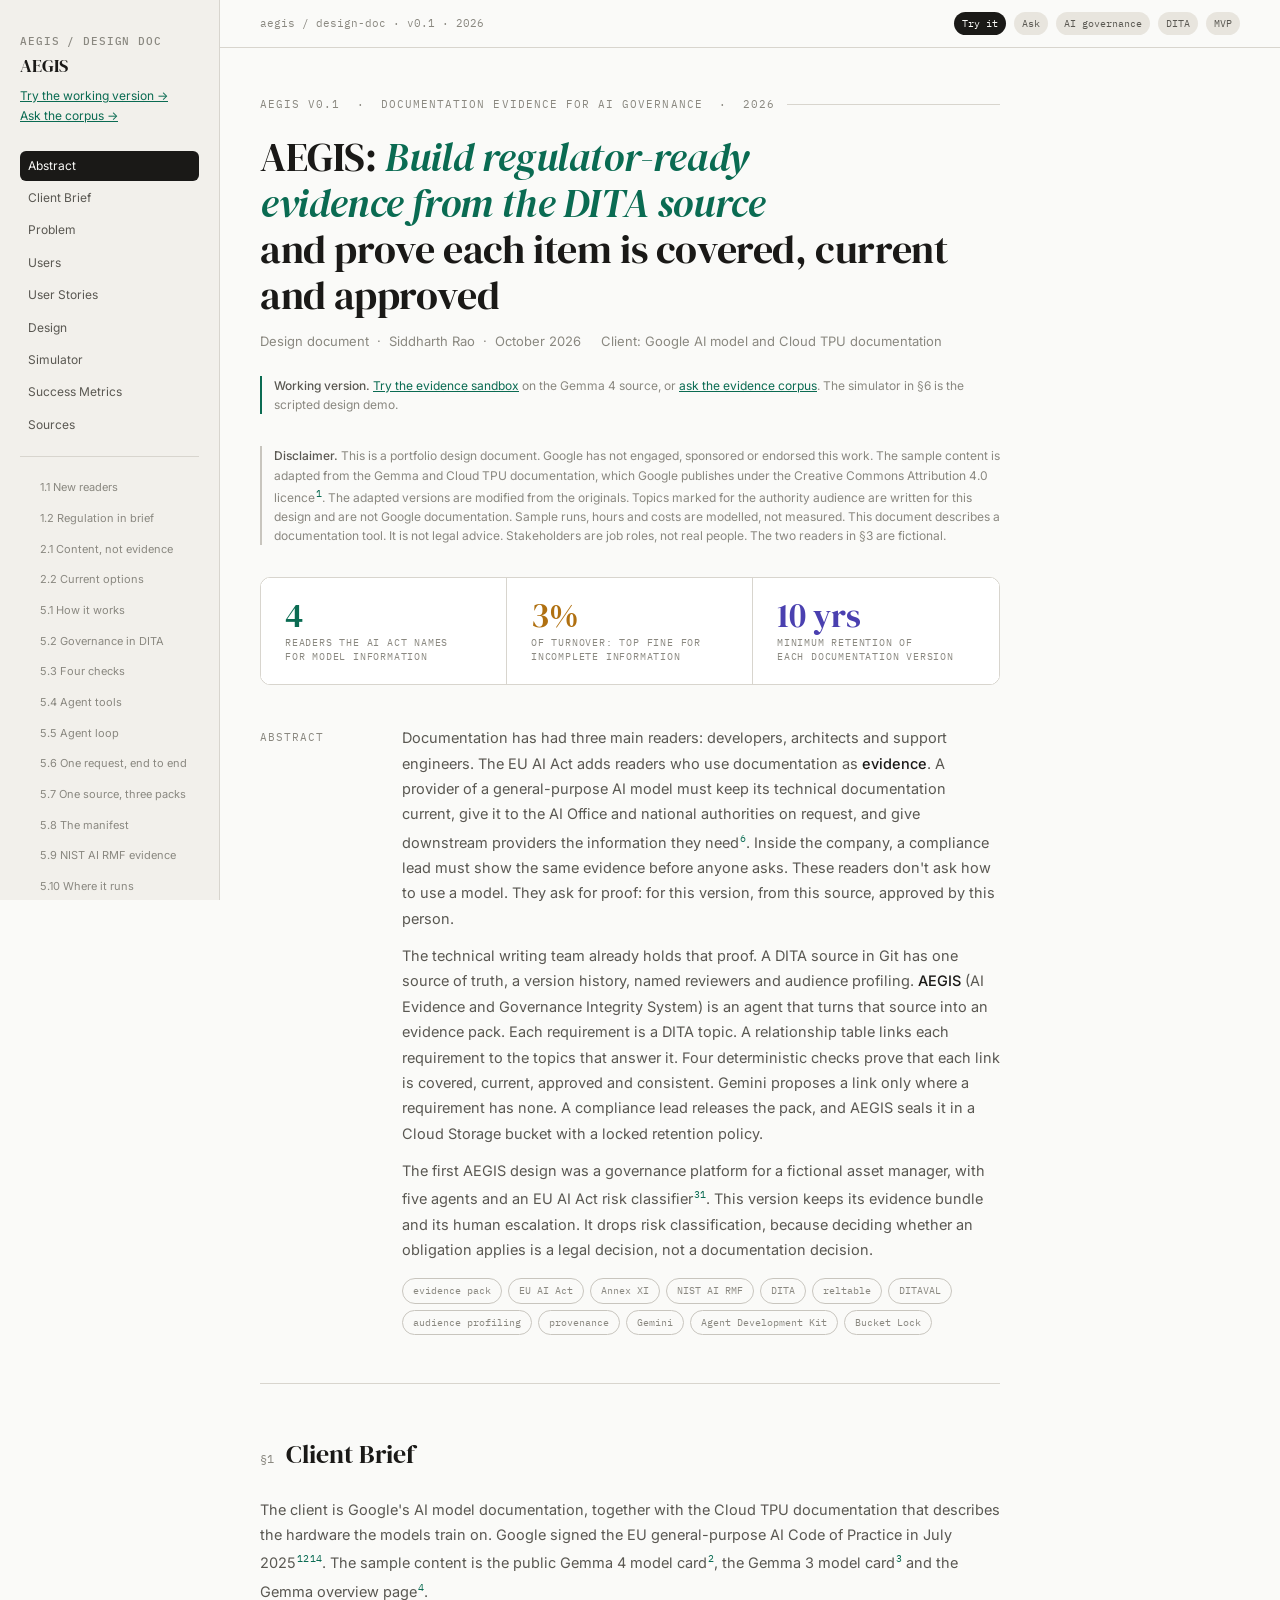
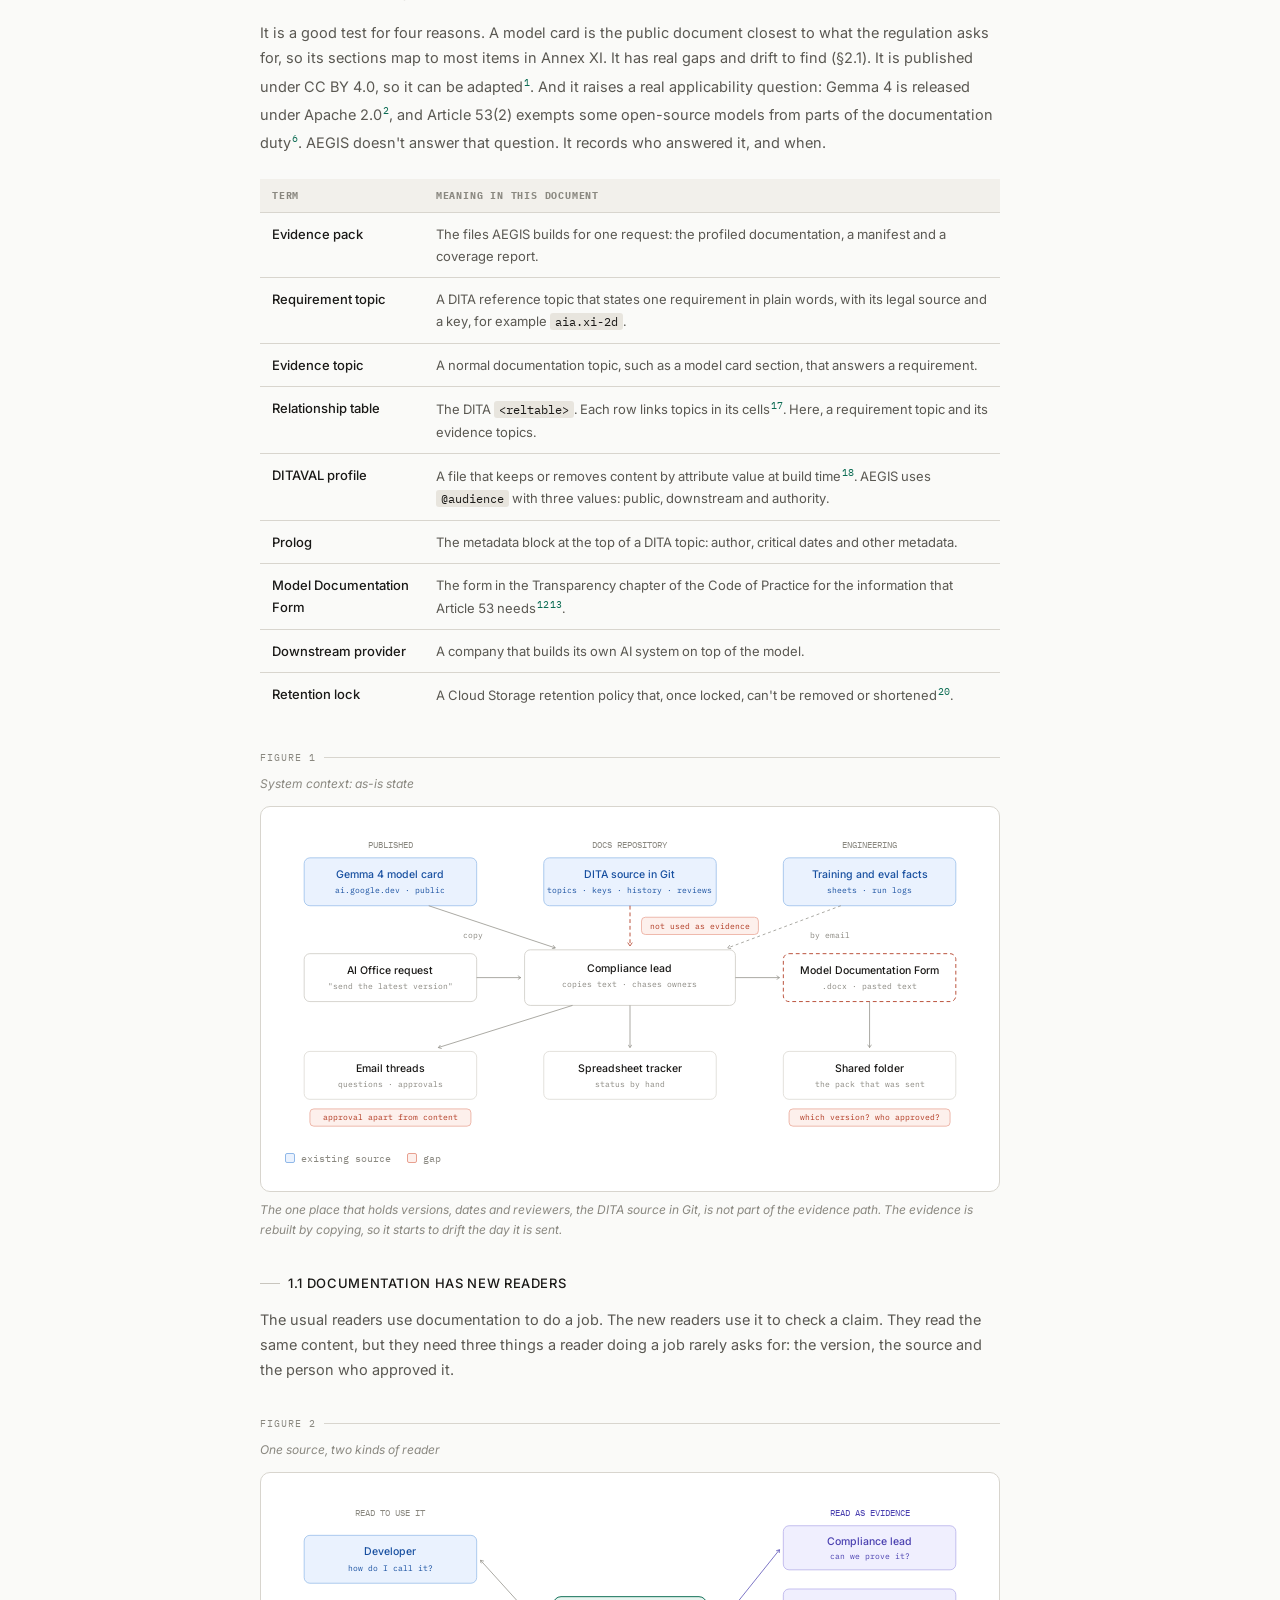
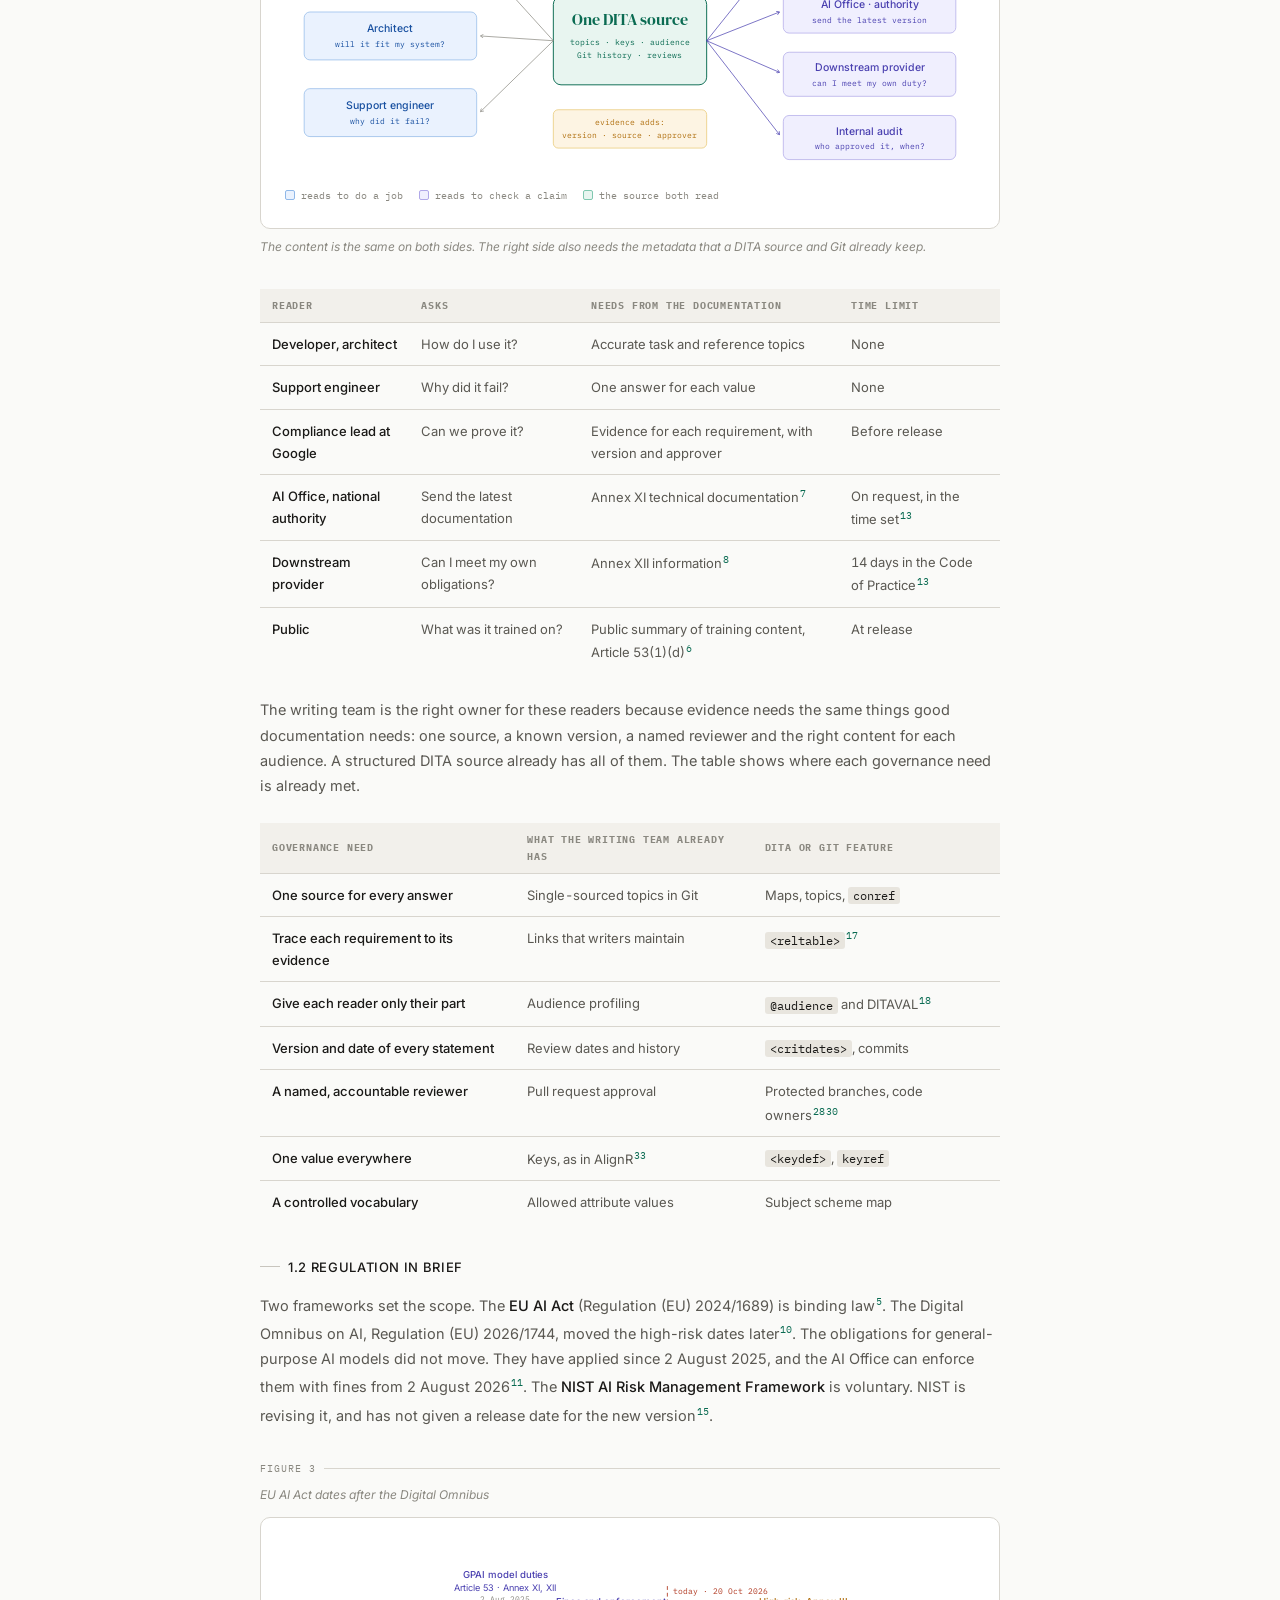
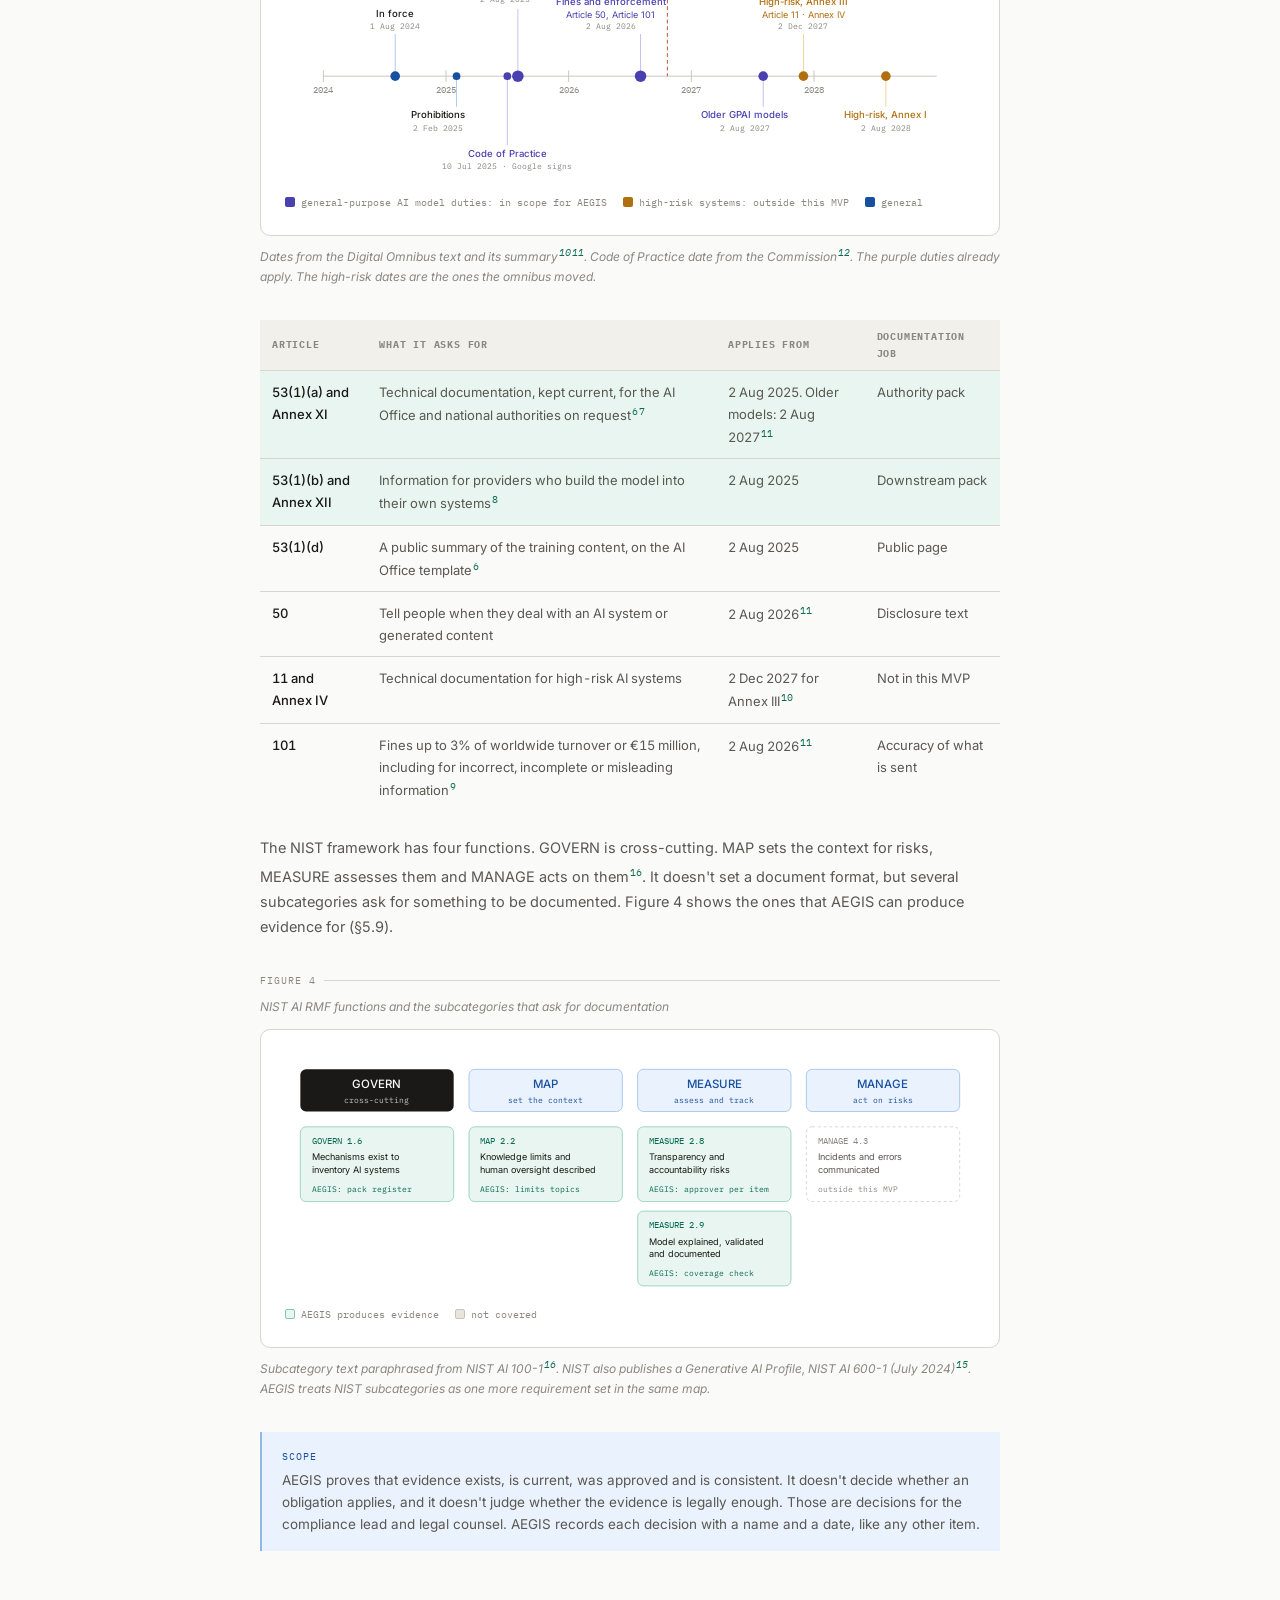
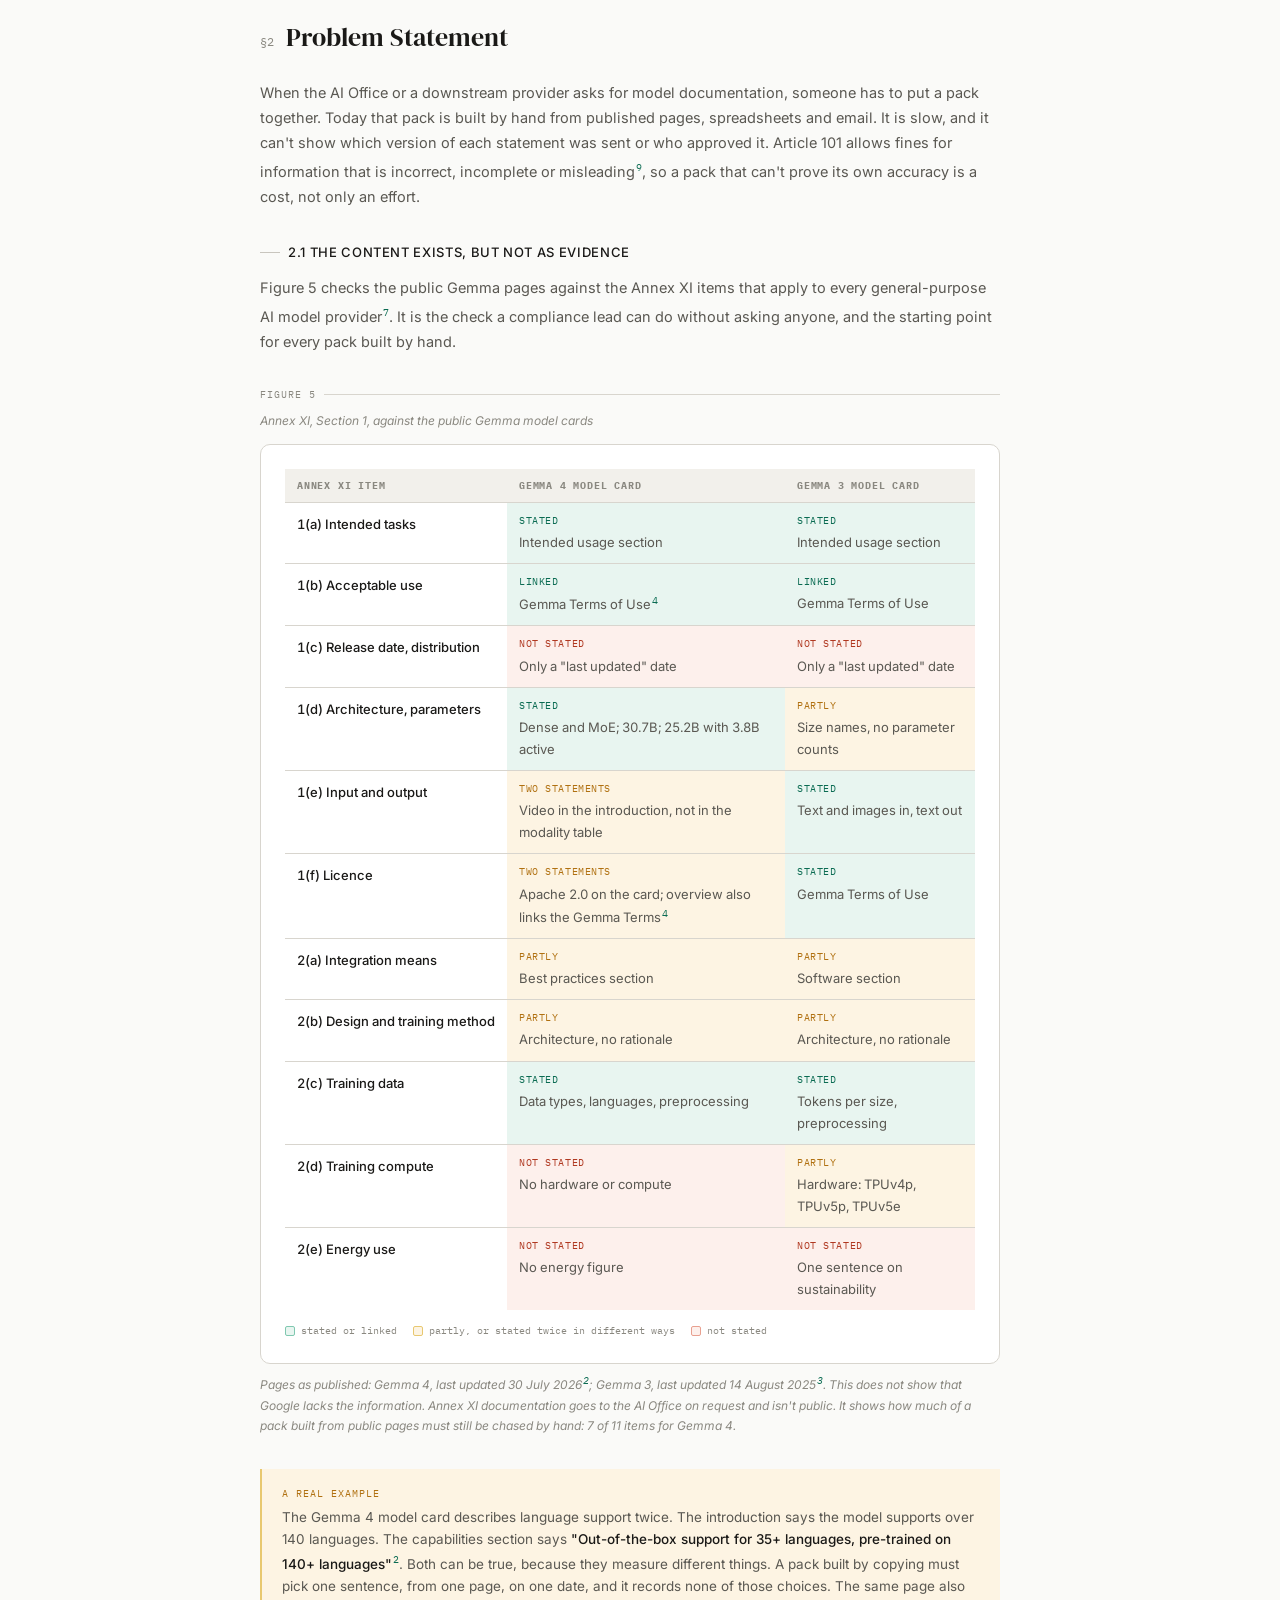
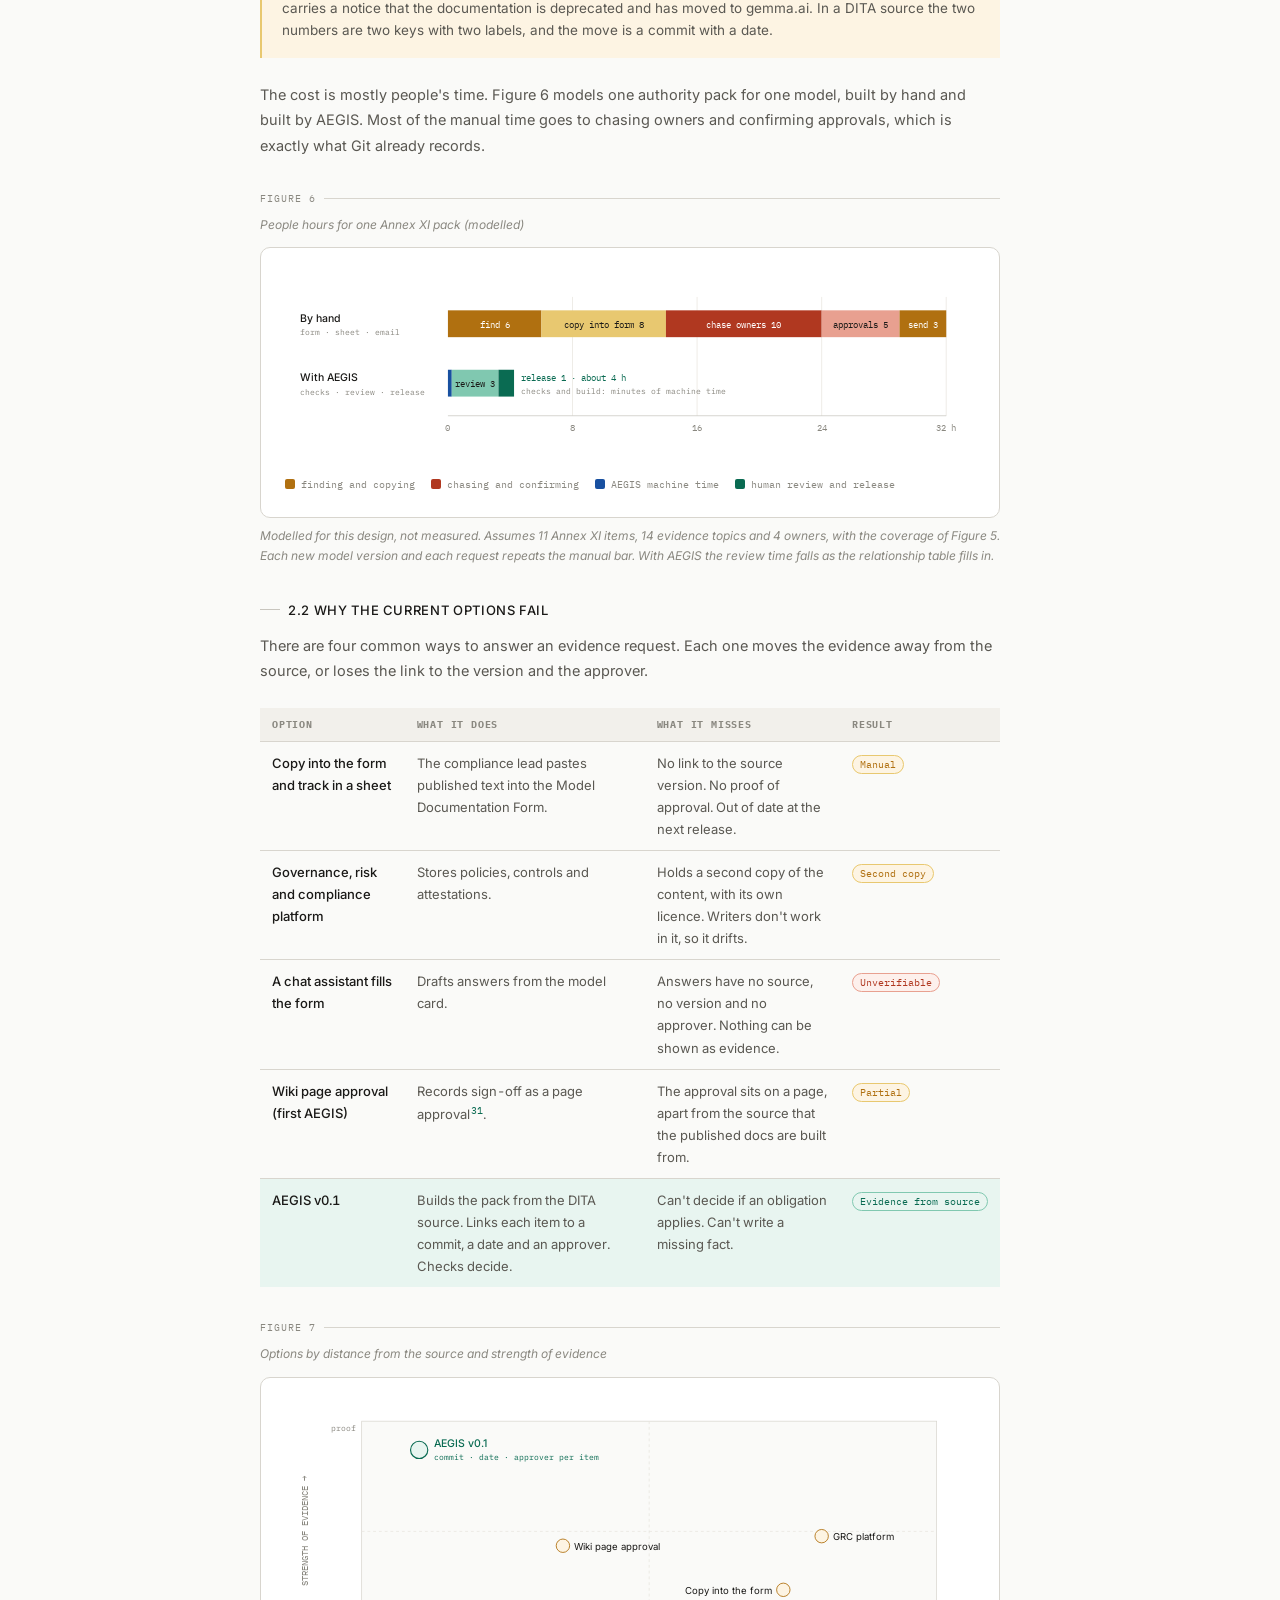
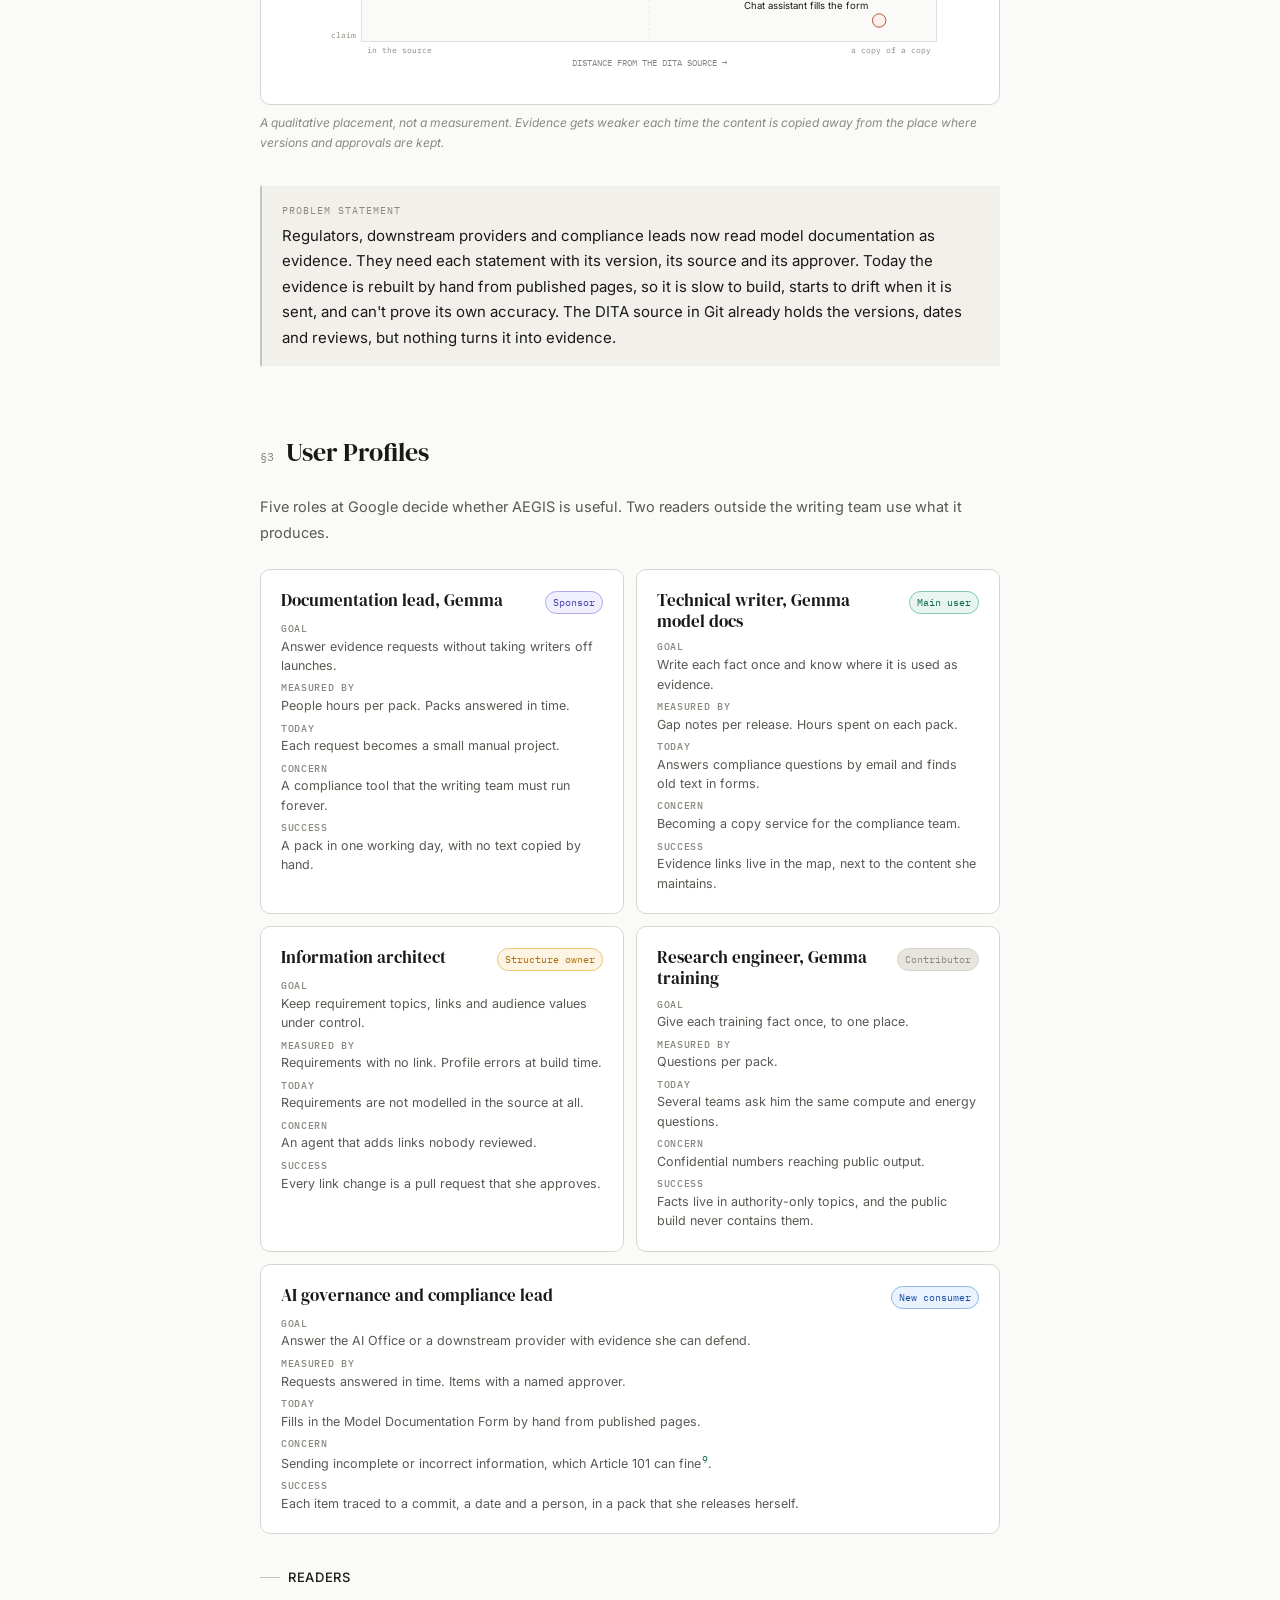
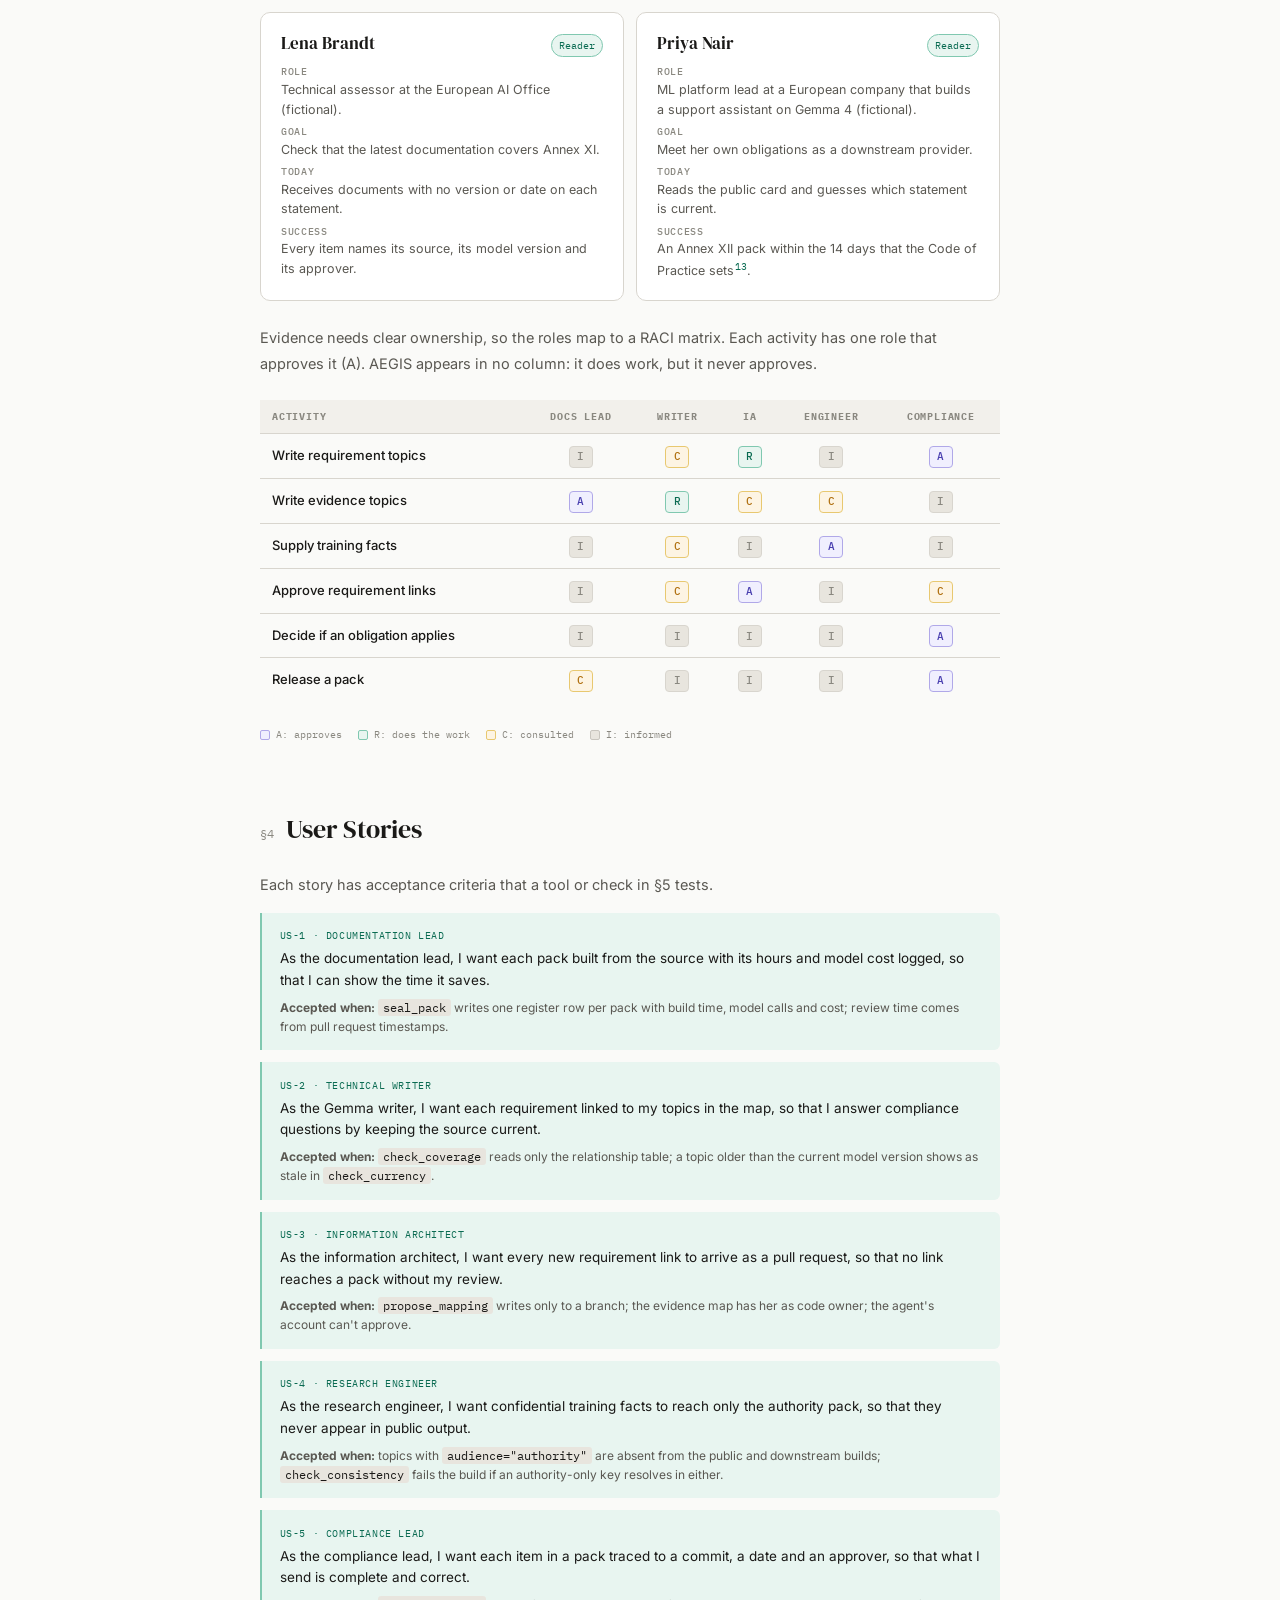
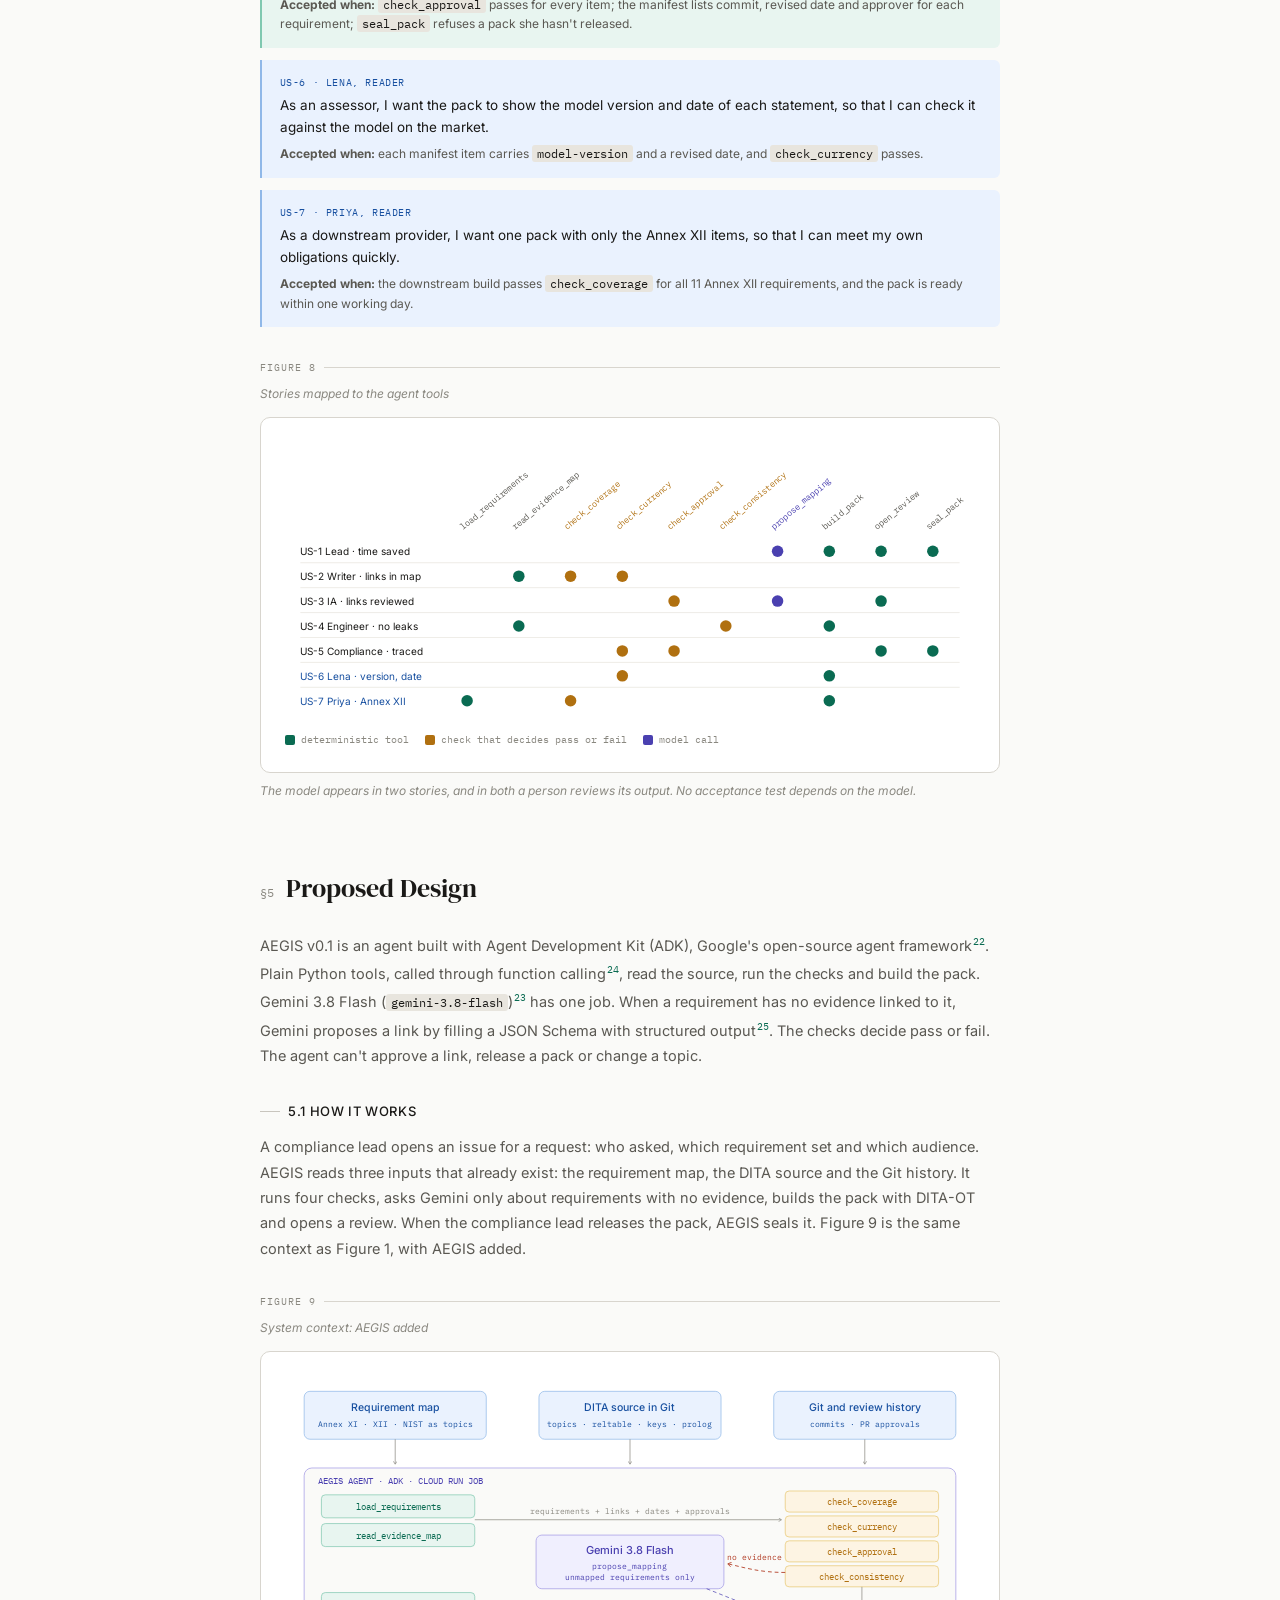
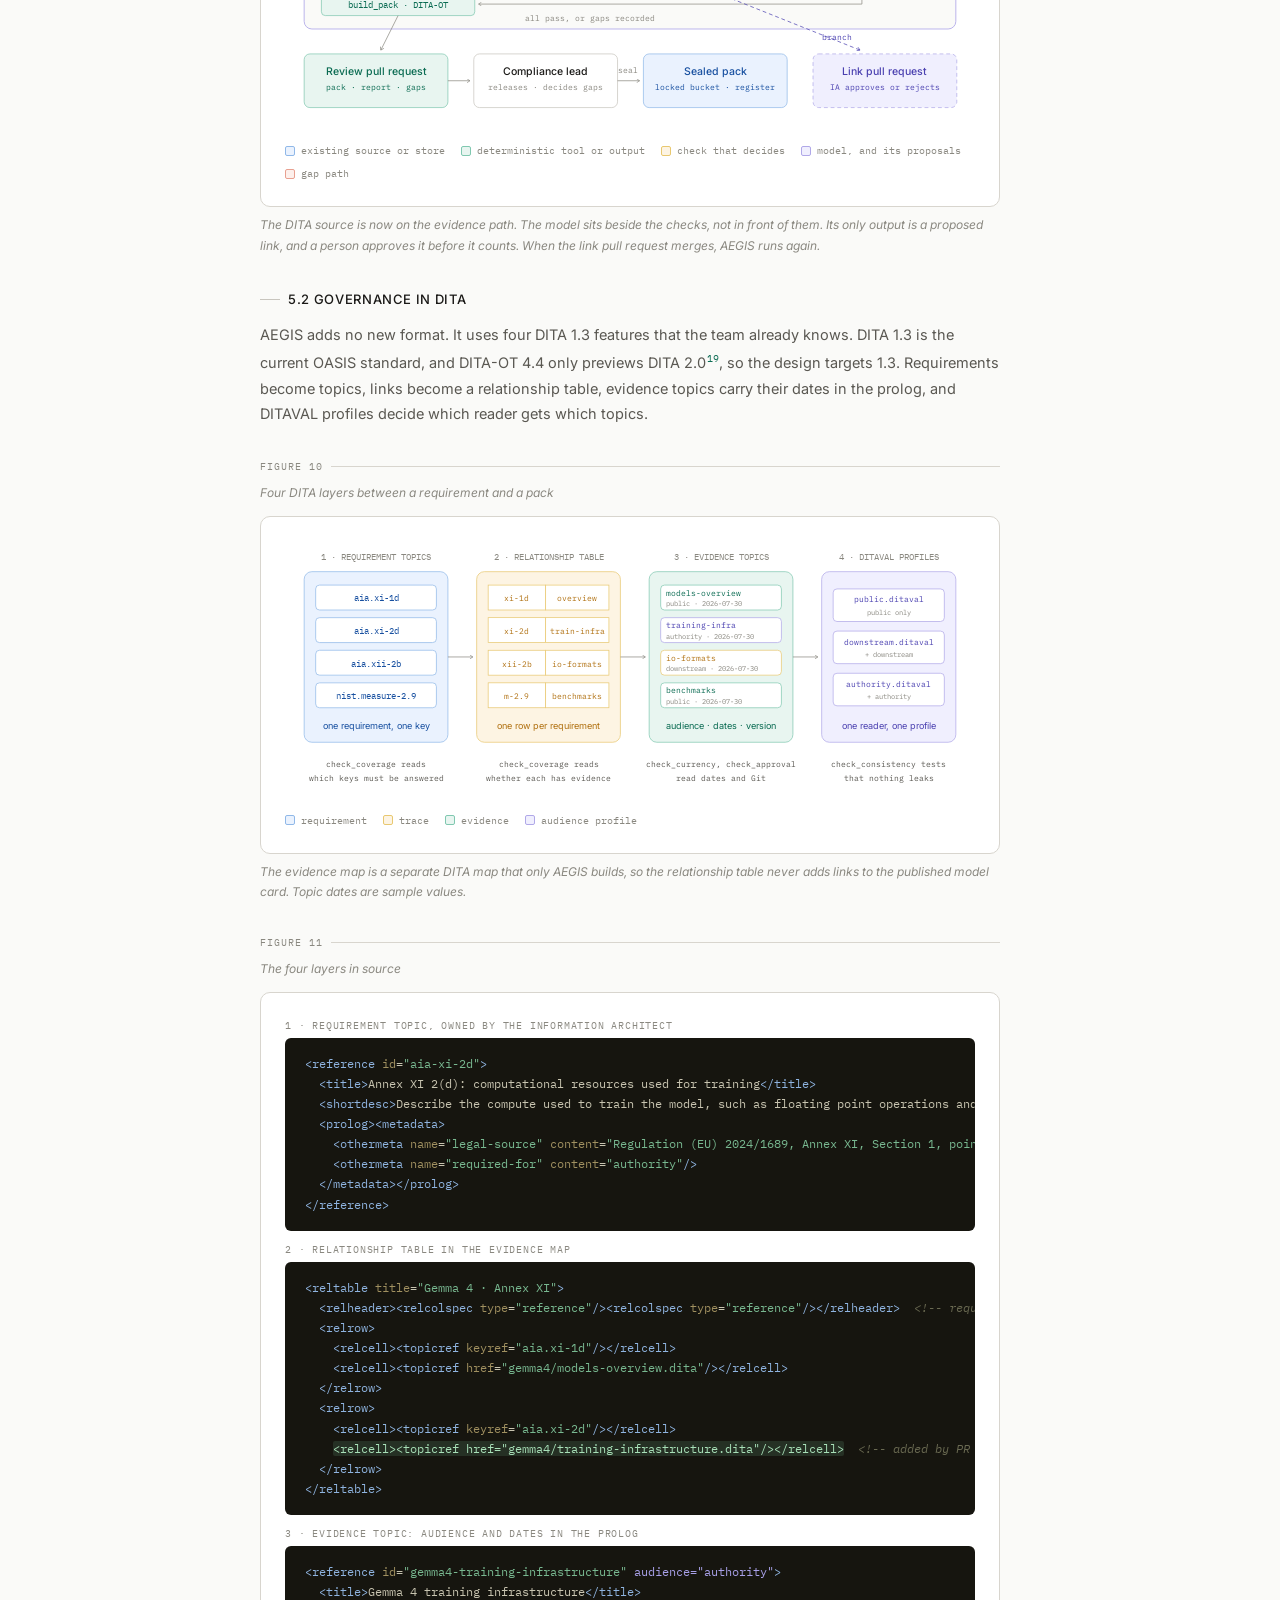
==== commit a11ef525: "Build AEGIS: the four checks, a sandbox to try them, pack downloads, release and seal, and Ask - aeg" ====
--- a/index.html
+++ b/index.html
@@ -301,6 +301,7 @@
 <aside class="sidebar">
   <div class="sidebar-logo">aegis / design doc</div>
   <div class="sidebar-project">AEGIS</div>
+  <p style="font-size:12px;margin:-1.4rem 0 1.5rem"><a href="try/">Try the working version →</a><br><a href="ask/">Ask the corpus →</a></p>
   <nav aria-label="Sections">
     <ul class="sidebar-nav">
       <li><a href="#abstract">Abstract</a></li>
@@ -347,6 +348,8 @@
   <div class="topbar">
     <div class="topbar-breadcrumb">aegis / design-doc · v0.1 · 2026</div>
     <div class="topbar-right">
+      <a class="topbar-tag" href="try/" style="background:var(--text);color:var(--bg);text-decoration:none">Try it</a>
+      <a class="topbar-tag" href="ask/" style="text-decoration:none">Ask</a>
       <span class="topbar-tag">AI governance</span>
       <span class="topbar-tag">DITA</span>
       <span class="topbar-tag">MVP</span>
@@ -362,6 +365,7 @@
         <span>Design document &nbsp;·&nbsp; Siddharth Rao &nbsp;·&nbsp; October 2026</span>
         <span>Client: Google AI model and Cloud TPU documentation</span>
       </div>
+      <p class="disclaimer" style="border-left-color:var(--teal)"><strong>Working version.</strong> <a href="try/">Try the evidence sandbox</a> on the Gemma 4 source, or <a href="ask/">ask the evidence corpus</a>. The simulator in §6 is the scripted design demo.</p>
       <p class="disclaimer"><strong>Disclaimer.</strong> This is a portfolio design document. Google has not engaged, sponsored or endorsed this work. The sample content is adapted from the Gemma and Cloud TPU documentation, which Google publishes under the Creative Commons Attribution 4.0 licence<sup class="ref"><a href="#src-1">1</a></sup>. The adapted versions are modified from the originals. Topics marked for the authority audience are written for this design and are not Google documentation. Sample runs, hours and costs are modelled, not measured. This document describes a documentation tool. It is not legal advice. Stakeholders are job roles, not real people. The two readers in §3 are fictional.</p>
 
       <div class="stat-grid">
@@ -1710,8 +1714,8 @@
         <li id="src-29"><span>GitHub Docs, "How use of GitHub Actions is measured." <a href="https://docs.github.com/en/billing/concepts/product-billing/github-actions">docs.github.com/en/billing/concepts/product-billing/github-actions</a></span></li>
         <li id="src-30"><span>GitHub Docs, "About code owners." <a href="https://docs.github.com/en/repositories/managing-your-repositorys-settings-and-features/customizing-your-repository/about-code-owners">docs.github.com/.../about-code-owners</a></span></li>
         <li id="src-31"><span>Siddharth Rao, "AEGIS: AI Evidence and Governance Integrity System," first design. <a href="https://github.com/raosiddharthp/The-Autonomous-Compliance-Officer">github.com/raosiddharthp/The-Autonomous-Compliance-Officer</a></span></li>
-        <li id="src-32"><span>Siddharth Rao, "MANIFEST," design document. <a href="https://raosiddharthp.github.io/Manifest/">raosiddharthp.github.io/Manifest</a></span></li>
-        <li id="src-33"><span>Siddharth Rao, "AlignR," design document v0.1. <a href="https://raosiddharthp.github.io/AlignR/">raosiddharthp.github.io/AlignR</a></span></li>
+        <li id="src-32"><span>Siddharth Rao, "MANIFEST," design document. <a href="https://siddharthraop.github.io/Manifest/">siddharthraop.github.io/Manifest</a></span></li>
+        <li id="src-33"><span>Siddharth Rao, "AlignR," design document v0.1. <a href="https://siddharthraop.github.io/AlignR/">siddharthraop.github.io/AlignR</a></span></li>
       </ol>
     </section>
 
